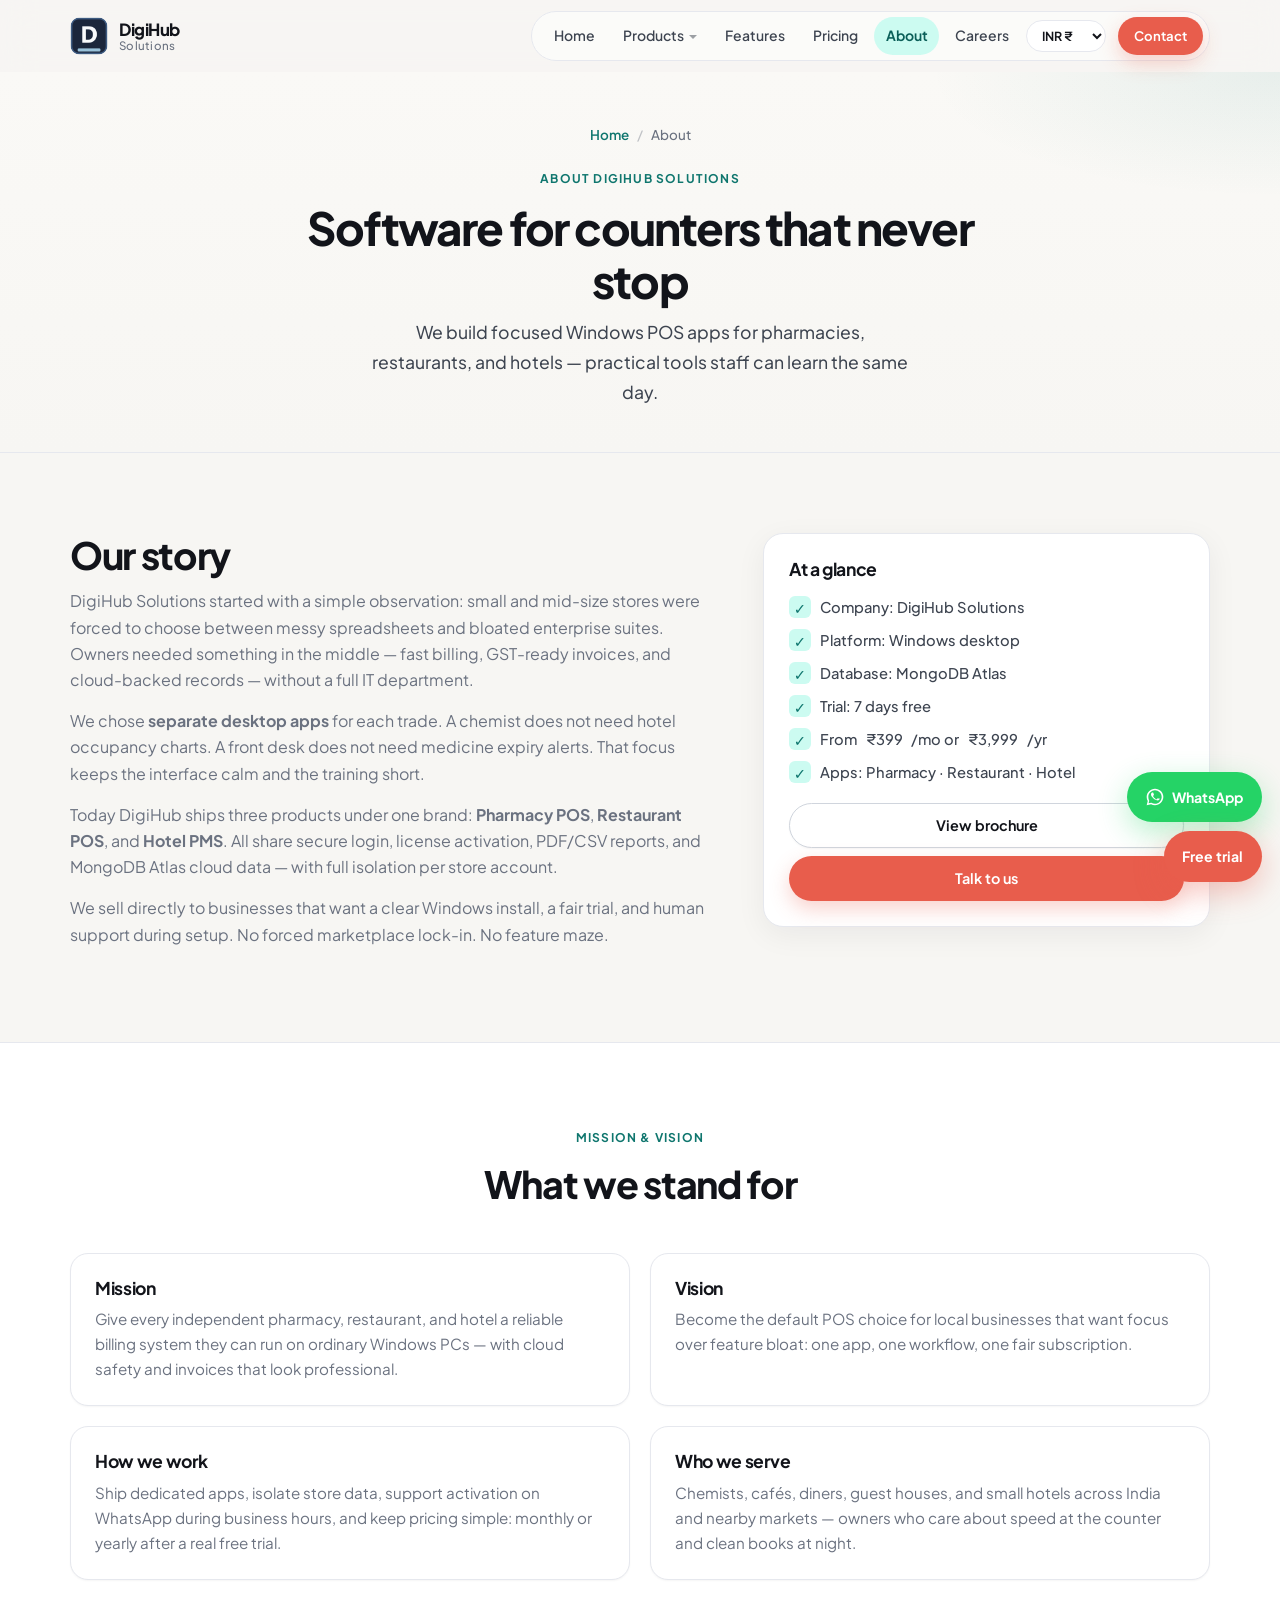
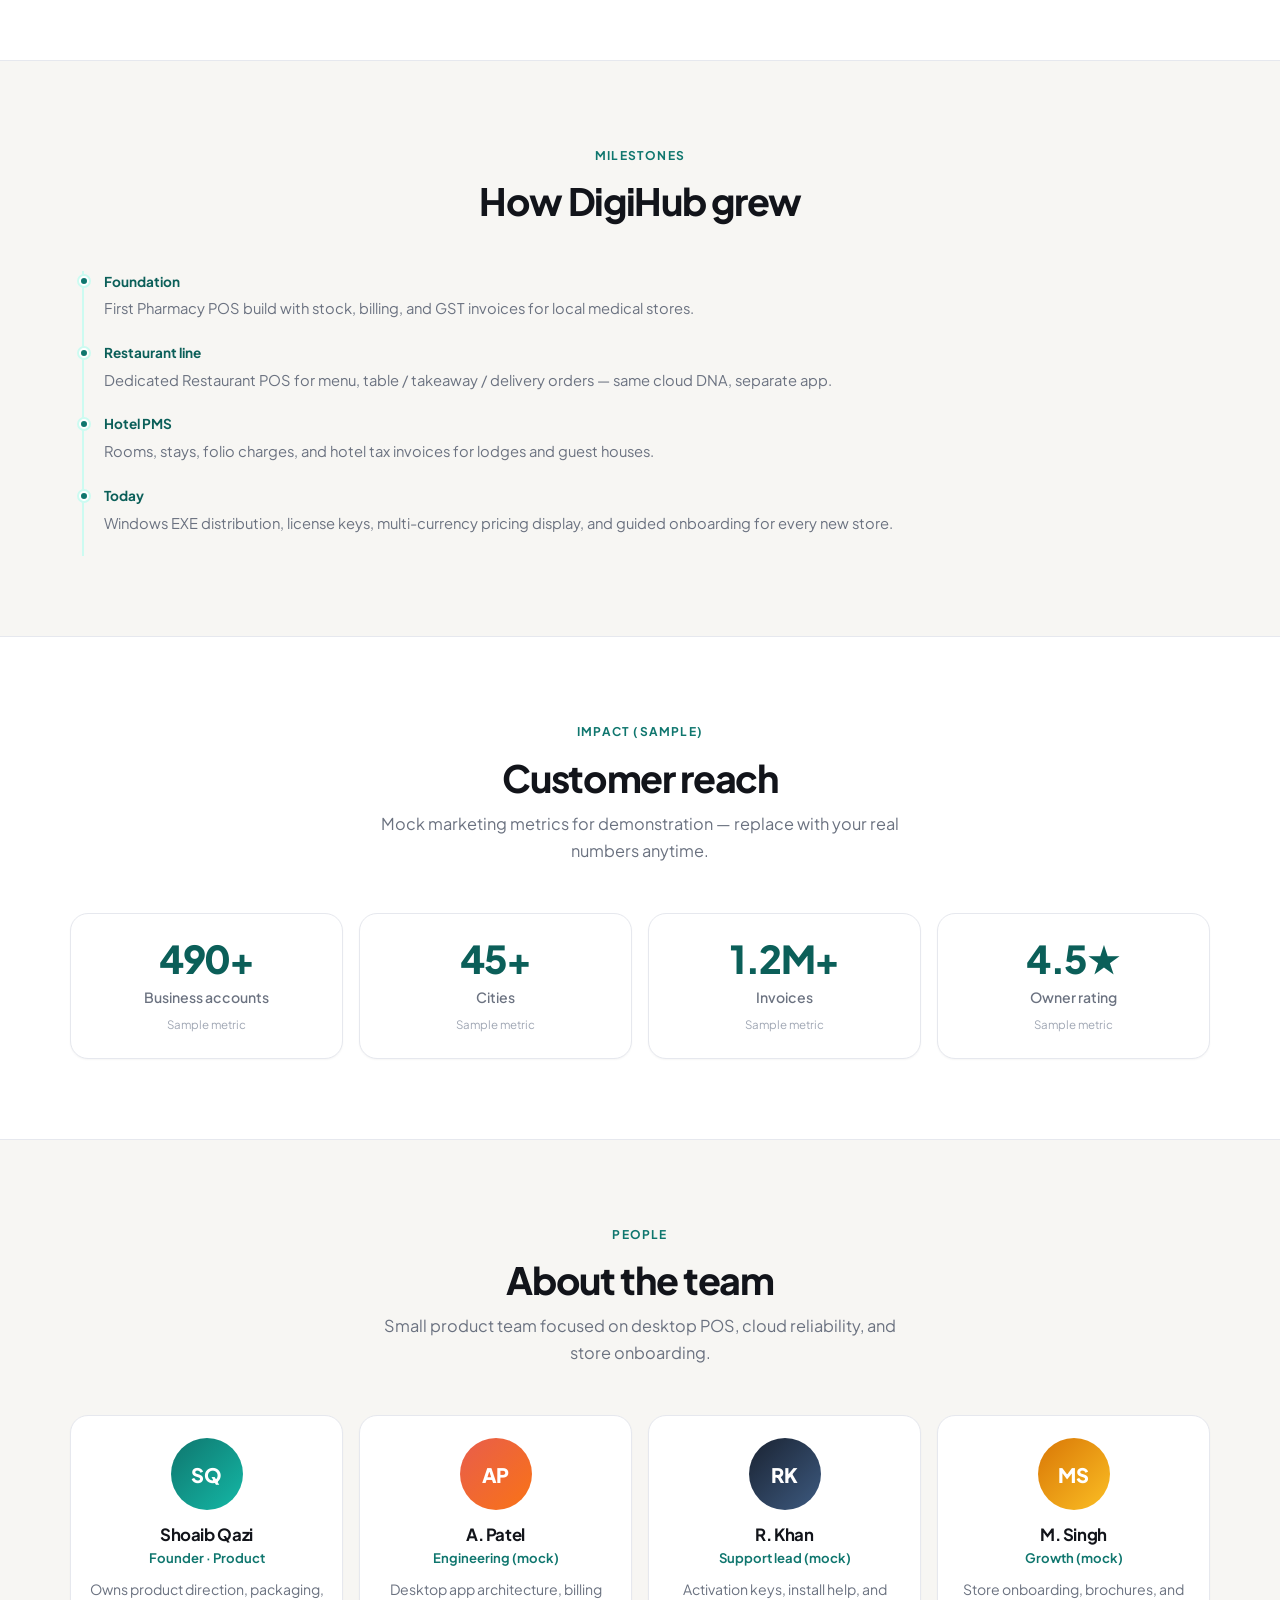
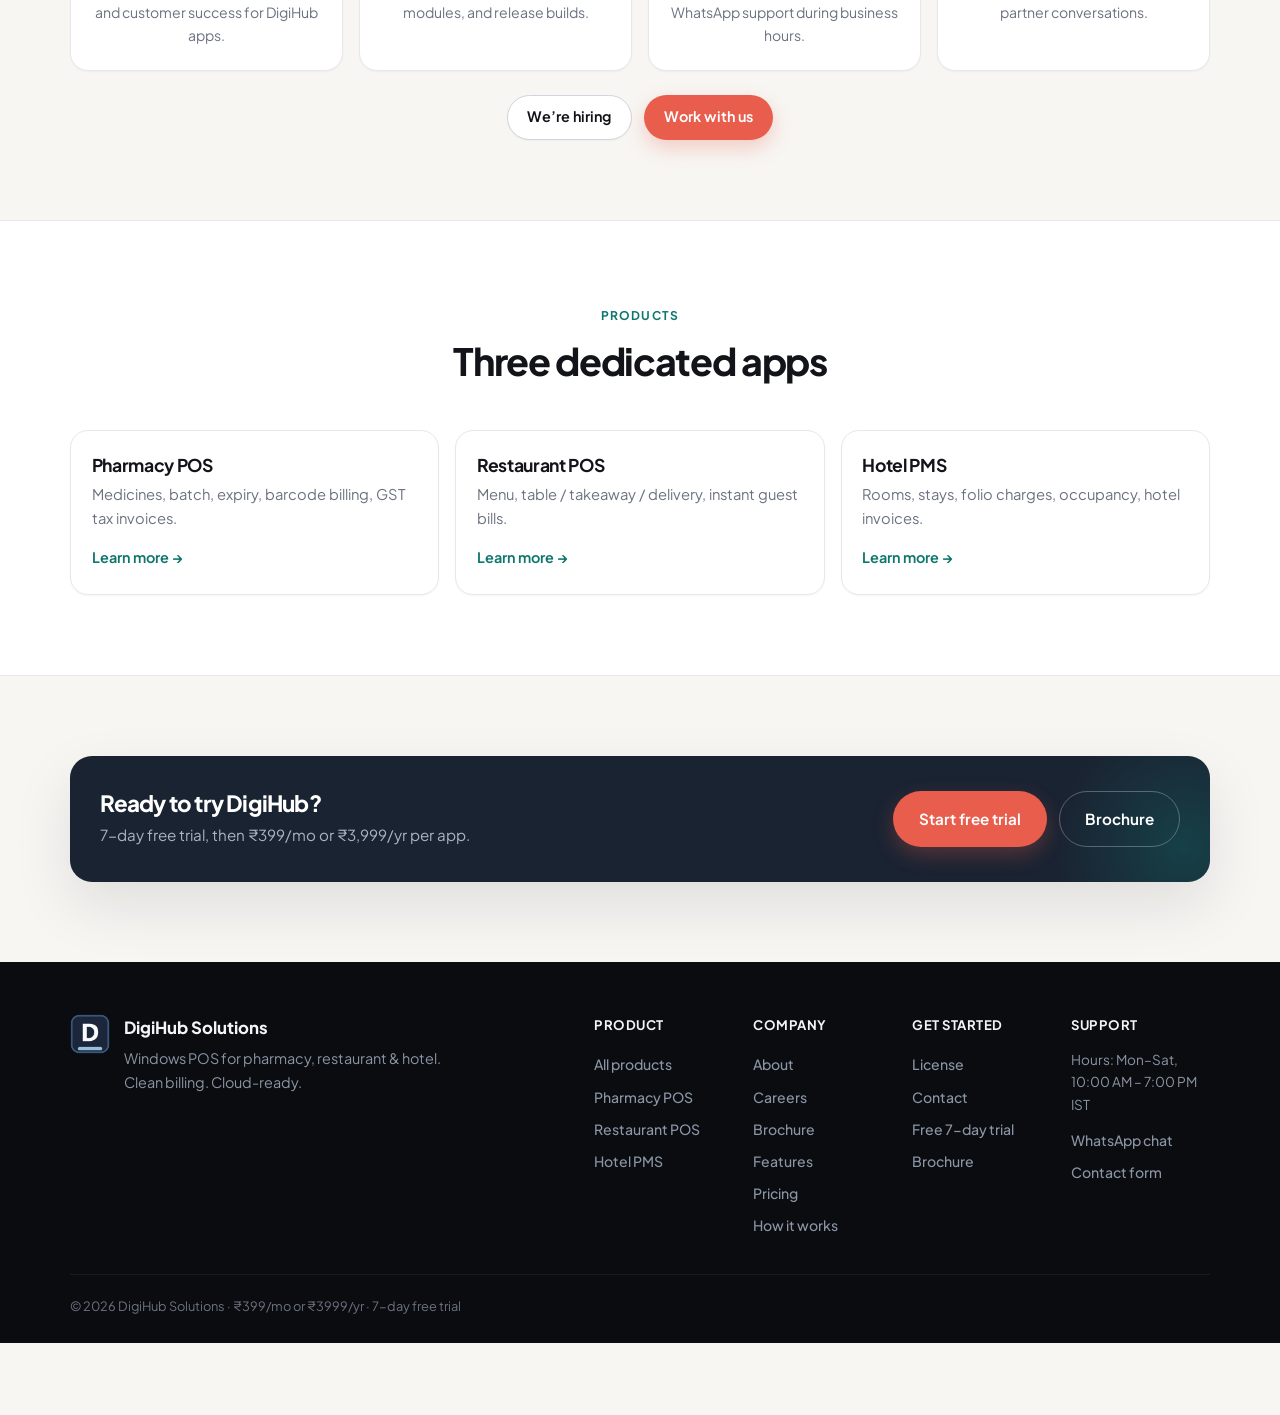
==== about.html @ 0f041eaf "make website" ====
<!DOCTYPE html>
<html lang="en">
<head>
  <meta charset="UTF-8" />
  <meta name="viewport" content="width=device-width, initial-scale=1.0" />
  <meta name="description" content="About DigiHub Solutions, our team, mission, and Windows POS products for pharmacy, restaurant, and hotel." />
  <meta name="theme-color" content="#0f766e" />
  <title>About — DigiHub Solutions</title>
  <link rel="icon" href="assets/logo.png" type="image/png" />
  <link rel="preconnect" href="https://fonts.googleapis.com" />
  <link rel="preconnect" href="https://fonts.gstatic.com" crossorigin />
  <link href="https://fonts.googleapis.com/css2?family=Plus+Jakarta+Sans:ital,wght@0,400;0,500;0,600;0,700;0,800;1,400;1,500&display=swap" rel="stylesheet" />
  <link rel="stylesheet" href="css/styles.css" />
</head>
<body class="has-trial-bar">
  <header class="site-header">
    <div class="container nav">
      <a href="index.html" class="brand" aria-label="DigiHub Solutions home">
        <img src="assets/logo.png" alt="" class="brand-logo" width="36" height="36" />
        <span class="brand-text">
          <strong>DigiHub</strong>
          <span>Solutions</span>
        </span>
      </a>
      <button class="nav-toggle" id="navToggle" aria-label="Open menu" aria-expanded="false" aria-controls="navMenu">
        <span></span><span></span><span></span>
      </button>
      <nav class="nav-menu" id="navMenu" aria-label="Primary">
        <a href="index.html" data-nav="index.html">Home</a>
        <div class="nav-dropdown">
          <a href="products.html" data-nav="products.html,pharmacy.html,restaurant.html,hotel.html">Products</a>
          <div class="nav-dropdown-menu">
            <a href="products.html" data-nav="products.html">All products</a>
            <a href="pharmacy.html" data-nav="pharmacy.html">Pharmacy POS</a>
            <a href="restaurant.html" data-nav="restaurant.html">Restaurant POS</a>
            <a href="hotel.html" data-nav="hotel.html">Hotel PMS</a>
          </div>
        </div>
        <a href="features.html" data-nav="features.html">Features</a>
        <a href="pricing.html" data-nav="pricing.html">Pricing</a>
        <a href="about.html" data-nav="about.html">About</a>
        <a href="careers.html" data-nav="careers.html">Careers</a>
                <select class="currency-select" aria-label="Currency" title="Display currency"></select>
        <a href="contact.html" class="btn btn-sm btn-primary" data-nav="contact.html">Contact</a>
      </nav>
    </div>
  </header>

  
  <main>

    <section class="page-hero center">
      <div class="container">
        <nav class="breadcrumb"><a href="index.html">Home</a><span class="sep">/</span><span>About</span></nav>
        <p class="eyebrow">About DigiHub Solutions</p>
        <h1>Software for counters that never stop</h1>
        <p class="lead">We build focused Windows POS apps for pharmacies, restaurants, and hotels — practical tools staff can learn the same day.</p>
      </div>
    </section>

    <section class="section">
      <div class="container about-grid">
        <div class="about-story">
          <h2>Our story</h2>
          <p>DigiHub Solutions started with a simple observation: small and mid-size stores were forced to choose between messy spreadsheets and bloated enterprise suites. Owners needed something in the middle — fast billing, GST-ready invoices, and cloud-backed records — without a full IT department.</p>
          <p>We chose <strong>separate desktop apps</strong> for each trade. A chemist does not need hotel occupancy charts. A front desk does not need medicine expiry alerts. That focus keeps the interface calm and the training short.</p>
          <p>Today DigiHub ships three products under one brand: <strong>Pharmacy POS</strong>, <strong>Restaurant POS</strong>, and <strong>Hotel PMS</strong>. All share secure login, license activation, PDF/CSV reports, and MongoDB Atlas cloud data — with full isolation per store account.</p>
          <p>We sell directly to businesses that want a clear Windows install, a fair trial, and human support during setup. No forced marketplace lock-in. No feature maze.</p>
        </div>
        <aside class="about-panel glass-panel">
          <h3>At a glance</h3>
          <ul class="icon-list">
            <li><span class="li-ico">✓</span>Company: DigiHub Solutions</li>
            <li><span class="li-ico">✓</span>Platform: Windows desktop</li>
            <li><span class="li-ico">✓</span>Database: MongoDB Atlas</li>
            <li><span class="li-ico">✓</span>Trial: 7 days free</li>
            <li><span class="li-ico">✓</span>From <span data-price="monthly">₹399</span>/mo or <span data-price="yearly">₹3999</span>/yr</li>
            <li><span class="li-ico">✓</span>Apps: Pharmacy · Restaurant · Hotel</li>
          </ul>
          <a href="brochure.html" class="btn btn-ghost btn-block" style="margin-bottom:0.5rem">View brochure</a>
          <a href="contact.html" class="btn btn-primary btn-block">Talk to us</a>
        </aside>
      </div>
    </section>

    <section class="section section-alt">
      <div class="container">
        <div class="section-head">
          <p class="eyebrow">Mission &amp; vision</p>
          <h2>What we stand for</h2>
        </div>
        <div class="mission-grid">
          <article class="mission-card">
            <h3>Mission</h3>
            <p>Give every independent pharmacy, restaurant, and hotel a reliable billing system they can run on ordinary Windows PCs — with cloud safety and invoices that look professional.</p>
          </article>
          <article class="mission-card">
            <h3>Vision</h3>
            <p>Become the default POS choice for local businesses that want focus over feature bloat: one app, one workflow, one fair subscription.</p>
          </article>
          <article class="mission-card">
            <h3>How we work</h3>
            <p>Ship dedicated apps, isolate store data, support activation on WhatsApp during business hours, and keep pricing simple: monthly or yearly after a real free trial.</p>
          </article>
          <article class="mission-card">
            <h3>Who we serve</h3>
            <p>Chemists, cafés, diners, guest houses, and small hotels across India and nearby markets — owners who care about speed at the counter and clean books at night.</p>
          </article>
        </div>
      </div>
    </section>

    <section class="section">
      <div class="container">
        <div class="section-head">
          <p class="eyebrow">Milestones</p>
          <h2>How DigiHub grew</h2>
        </div>
        <div class="timeline">
          <div class="timeline-item">
            <strong>Foundation</strong>
            <p>First Pharmacy POS build with stock, billing, and GST invoices for local medical stores.</p>
          </div>
          <div class="timeline-item">
            <strong>Restaurant line</strong>
            <p>Dedicated Restaurant POS for menu, table / takeaway / delivery orders — same cloud DNA, separate app.</p>
          </div>
          <div class="timeline-item">
            <strong>Hotel PMS</strong>
            <p>Rooms, stays, folio charges, and hotel tax invoices for lodges and guest houses.</p>
          </div>
          <div class="timeline-item">
            <strong>Today</strong>
            <p>Windows EXE distribution, license keys, multi-currency pricing display, and guided onboarding for every new store.</p>
          </div>
        </div>
      </div>
    </section>

    <section class="section section-alt">
      <div class="container">
        <div class="section-head">
          <p class="eyebrow">Impact (sample)</p>
          <h2>Customer reach</h2>
          <p class="section-sub">Mock marketing metrics for demonstration — replace with your real numbers anytime.</p>
        </div>
        <div class="stats-showcase">
          <div class="stat-big"><div class="num" data-count-to="520" data-count-suffix="+">0</div><div class="label">Business accounts</div><div class="hint">Sample metric</div></div>
          <div class="stat-big"><div class="num" data-count-to="48" data-count-suffix="+">0</div><div class="label">Cities</div><div class="hint">Sample metric</div></div>
          <div class="stat-big"><div class="num">1.2M+</div><div class="label">Invoices</div><div class="hint">Sample metric</div></div>
          <div class="stat-big"><div class="num" data-count-to="4.8" data-count-suffix="★">0</div><div class="label">Owner rating</div><div class="hint">Sample metric</div></div>
        </div>
      </div>
    </section>

    <section class="section" id="team">
      <div class="container">
        <div class="section-head">
          <p class="eyebrow">People</p>
          <h2>About the team</h2>
          <p class="section-sub">Small product team focused on desktop POS, cloud reliability, and store onboarding.</p>
        </div>
        <div class="team-grid">
          <article class="team-card">
            <div class="team-avatar a">SQ</div>
            <h3>Shoaib Qazi</h3>
            <div class="team-role">Founder · Product</div>
            <p>Owns product direction, packaging, and customer success for DigiHub apps.</p>
          </article>
          <article class="team-card">
            <div class="team-avatar b">AP</div>
            <h3>A. Patel</h3>
            <div class="team-role">Engineering (mock)</div>
            <p>Desktop app architecture, billing modules, and release builds.</p>
          </article>
          <article class="team-card">
            <div class="team-avatar c">RK</div>
            <h3>R. Khan</h3>
            <div class="team-role">Support lead (mock)</div>
            <p>Activation keys, install help, and WhatsApp support during business hours.</p>
          </article>
          <article class="team-card">
            <div class="team-avatar d">MS</div>
            <h3>M. Singh</h3>
            <div class="team-role">Growth (mock)</div>
            <p>Store onboarding, brochures, and partner conversations.</p>
          </article>
        </div>
        <p class="center-actions" style="margin-top:1.5rem">
          <a href="careers.html" class="btn btn-ghost">We’re hiring</a>
          <a href="contact.html" class="btn btn-primary">Work with us</a>
        </p>
      </div>
    </section>

    <section class="section section-alt">
      <div class="container">
        <div class="section-head">
          <p class="eyebrow">Products</p>
          <h2>Three dedicated apps</h2>
        </div>
        <div class="provide-grid">
          <article class="provide-card card-lift">
            <h3>Pharmacy POS</h3>
            <p>Medicines, batch, expiry, barcode billing, GST tax invoices.</p>
            <a href="pharmacy.html" class="text-link">Learn more →</a>
          </article>
          <article class="provide-card card-lift">
            <h3>Restaurant POS</h3>
            <p>Menu, table / takeaway / delivery, instant guest bills.</p>
            <a href="restaurant.html" class="text-link">Learn more →</a>
          </article>
          <article class="provide-card card-lift">
            <h3>Hotel PMS</h3>
            <p>Rooms, stays, folio charges, occupancy, hotel invoices.</p>
            <a href="hotel.html" class="text-link">Learn more →</a>
          </article>
        </div>
      </div>
    </section>

    <section class="section">
      <div class="container">
        <div class="mini-cta glow">
          <div>
            <h2>Ready to try DigiHub?</h2>
            <p>7-day free trial, then <span data-price="monthly">₹399</span>/mo or <span data-price="yearly">₹3999</span>/yr per app.</p>
          </div>
          <div class="hero-actions" style="margin:0">
            <a href="contact.html" class="btn btn-primary btn-lg">Start free trial</a>
            <a href="brochure.html" class="btn btn-ghost light-ghost btn-lg">Brochure</a>
          </div>
        </div>
      </div>
    </section>

  </main>
<footer class="site-footer">
    <div class="container footer-inner">
      <div class="footer-top">
        <div class="footer-brand">
          <img src="assets/logo.png" alt="" width="40" height="40" />
          <div>
            <strong>DigiHub Solutions</strong>
            <p>Windows POS for pharmacy, restaurant &amp; hotel. Clean billing. Cloud-ready.</p>
          </div>
        </div>
        <div class="footer-cols">
          <div>
            <h4>Product</h4>
            <a href="products.html">All products</a>
            <a href="pharmacy.html">Pharmacy POS</a>
            <a href="restaurant.html">Restaurant POS</a>
            <a href="hotel.html">Hotel PMS</a>
          </div>
          <div>
            <h4>Company</h4>
            <a href="about.html">About</a>
            <a href="careers.html">Careers</a>
            <a href="brochure.html">Brochure</a>
            <a href="features.html">Features</a>
            <a href="pricing.html">Pricing</a>
            <a href="how-it-works.html">How it works</a>
          </div>
          <div>
            <h4>Get started</h4>
            <a href="license.html">License</a>
            <a href="contact.html">Contact</a>
            <a href="pricing.html">Free 7-day trial</a>
            <a href="brochure.html">Brochure</a>
          </div>
          <div>
            <h4>Support</h4>
            <p style="font-size:0.85rem;margin-bottom:0.5rem;color:#8b95a5">Hours: <span data-support-hours>Mon–Sat, 10:00 AM – 7:00 PM IST</span></p>
            <a href="#" data-whatsapp-link>WhatsApp chat</a>
            <a href="contact.html">Contact form</a>
          </div>
        </div>
      </div>
      <p class="footer-copy">© <span id="year"></span> DigiHub Solutions · ₹399/mo or ₹3999/yr · 7-day free trial</p>
    </div>
  </footer>


  <div class="fab-stack" aria-label="Quick actions">
    <a class="fab fab-wa" data-whatsapp-link href="#" aria-label="WhatsApp DigiHub">
      <svg viewBox="0 0 24 24" aria-hidden="true"><path d="M17.5 14.4c-.3-.1-1.6-.8-1.8-.9-.2-.1-.4-.1-.6.1-.2.3-.7.9-.8 1-.1.2-.3.2-.6.1-.3-.1-1.2-.4-2.3-1.5-1-1-1.4-1.8-1.6-2.1-.1-.3 0-.4.1-.6l.5-.6c.1-.2.2-.3.3-.5.1-.2 0-.4 0-.5 0-.1-.6-1.5-.8-2-.2-.5-.4-.4-.6-.4h-.5c-.2 0-.5.1-.7.3-.2.3-.9.9-.9 2.1s.9 2.4 1 2.6c.1.2 1.8 2.8 4.4 3.9 1.6.7 2.2.8 3 .7.5-.1 1.6-.6 1.8-1.3.2-.6.2-1.2.1-1.3-.1 0-.3-.1-.6-.2zM12 2C6.5 2 2 6.5 2 12c0 1.8.5 3.4 1.3 4.9L2 22l5.3-1.4c1.4.8 3 1.2 4.7 1.2 5.5 0 10-4.5 10-10S17.5 2 12 2zm0 18.2c-1.5 0-3-.4-4.3-1.2l-.3-.2-3.1.8.8-3-.2-.3C4.4 15 4 13.5 4 12 4 7.6 7.6 4 12 4s8 3.6 8 8-3.6 8.2-8 8.2z"/></svg>
      <span class="label">WhatsApp</span>
    </a>
    <a class="fab" href="contact.html"><span class="label">Free trial</span></a>
  </div>

  <script src="js/config.js"></script>
  <script src="js/main.js"></script>
</body>
</html>
---- css/styles.css ----
/* =========================================================
   DigiHub Solutions — UI v2
   Clean modern SaaS · warm paper + teal + coral CTA
   ========================================================= */

:root {
  --ink: #12141a;
  --ink-soft: #3d4450;
  --muted: #6b7280;
  --line: #e6e8ee;
  --line-strong: #d0d5dd;
  --paper: #f7f6f3;
  --paper-2: #efeeea;
  --white: #ffffff;
  --teal: #0f766e;
  --teal-dark: #0b5f59;
  --teal-soft: #ccfbf1;
  --coral: #e85d4c;
  --coral-dark: #d14a3a;
  --amber: #d97706;
  --navy: #1a2332;
  --navy-2: #243044;
  --success: #15803d;
  --shadow-sm: 0 1px 2px rgba(18, 20, 26, 0.04);
  --shadow: 0 8px 30px rgba(18, 20, 26, 0.06);
  --shadow-lg: 0 24px 60px rgba(18, 20, 26, 0.1);
  --radius: 18px;
  --radius-sm: 12px;
  --radius-xs: 8px;
  --max: 1140px;
  --header-h: 72px;
  --font: "Plus Jakarta Sans", system-ui, -apple-system, sans-serif;
  --ease: cubic-bezier(0.22, 1, 0.36, 1);
}

*, *::before, *::after { box-sizing: border-box; margin: 0; padding: 0; }

html {
  scroll-behavior: smooth;
  scroll-padding-top: calc(var(--header-h) + 16px);
}

body {
  font-family: var(--font);
  color: var(--ink);
  background: var(--paper);
  line-height: 1.65;
  -webkit-font-smoothing: antialiased;
  font-size: 16px;
}

img { max-width: 100%; display: block; }
a { color: inherit; text-decoration: none; }
ul, ol { list-style: none; }

.container {
  width: min(100% - 2.5rem, var(--max));
  margin-inline: auto;
}

.ico { display: block; flex-shrink: 0; }

/* —— Header —— */
.site-header {
  position: sticky;
  top: 0;
  z-index: 100;
  height: var(--header-h);
  background: rgba(247, 246, 243, 0.8);
  backdrop-filter: blur(16px) saturate(1.2);
  border-bottom: 1px solid transparent;
  transition: border-color 0.25s, background 0.25s, box-shadow 0.25s;
}

.site-header.scrolled {
  background: rgba(255, 255, 255, 0.92);
  border-bottom-color: var(--line);
  box-shadow: var(--shadow-sm);
}

.nav {
  height: var(--header-h);
  display: flex;
  align-items: center;
  justify-content: space-between;
  gap: 1rem;
}

.brand {
  display: flex;
  align-items: center;
  gap: 0.7rem;
}

.brand-logo {
  border-radius: 10px;
  width: 38px;
  height: 38px;
  object-fit: cover;
}

.brand-text {
  display: flex;
  flex-direction: column;
  line-height: 1.15;
  font-size: 0.72rem;
  color: var(--muted);
  font-weight: 500;
  letter-spacing: 0.02em;
}

.brand-text strong {
  font-size: 1.05rem;
  color: var(--ink);
  font-weight: 750;
  letter-spacing: -0.03em;
}

.nav-menu {
  display: flex;
  align-items: center;
  gap: 0.15rem 0.35rem;
  background: rgba(255, 255, 255, 0.55);
  border: 1px solid var(--line);
  border-radius: 999px;
  padding: 0.3rem 0.35rem 0.3rem 0.65rem;
}

.nav-menu > a:not(.btn),
.nav-dropdown > a {
  font-size: 0.875rem;
  font-weight: 550;
  color: var(--ink-soft);
  padding: 0.45rem 0.7rem;
  border-radius: 999px;
  transition: color 0.15s, background 0.15s;
}

.nav-menu > a:not(.btn):hover,
.nav-dropdown > a:hover {
  color: var(--ink);
  background: var(--paper-2);
}

.nav-menu a.is-active:not(.btn) {
  color: var(--teal-dark);
  background: var(--teal-soft);
  font-weight: 650;
}

.nav-menu > a.btn {
  margin-left: 0.25rem;
}

.nav-toggle {
  display: none;
  flex-direction: column;
  justify-content: center;
  gap: 5px;
  width: 44px;
  height: 44px;
  border: 1px solid var(--line);
  border-radius: 12px;
  background: var(--white);
  cursor: pointer;
  padding: 11px;
}

.nav-toggle span {
  display: block;
  height: 2px;
  background: var(--ink);
  border-radius: 2px;
  transition: transform 0.2s, opacity 0.2s;
}

.nav-toggle[aria-expanded="true"] span:nth-child(1) { transform: translateY(7px) rotate(45deg); }
.nav-toggle[aria-expanded="true"] span:nth-child(2) { opacity: 0; }
.nav-toggle[aria-expanded="true"] span:nth-child(3) { transform: translateY(-7px) rotate(-45deg); }

.nav-dropdown { position: relative; }

.nav-dropdown > a {
  display: inline-flex;
  align-items: center;
  gap: 0.3rem;
}

.nav-dropdown > a::after {
  content: "";
  width: 0; height: 0;
  border-left: 4px solid transparent;
  border-right: 4px solid transparent;
  border-top: 4px solid currentColor;
  opacity: 0.5;
  margin-top: 1px;
}

.nav-dropdown-menu {
  display: none;
  position: absolute;
  top: calc(100% + 0.85rem);
  left: 50%;
  transform: translateX(-50%);
  min-width: 200px;
  background: var(--white);
  border: 1px solid var(--line);
  border-radius: 14px;
  box-shadow: var(--shadow-lg);
  padding: 0.4rem;
  z-index: 120;
}

.nav-dropdown-menu a {
  display: block;
  padding: 0.65rem 0.85rem;
  border-radius: 10px;
  font-size: 0.875rem;
  font-weight: 550;
  color: var(--ink-soft);
}

.nav-dropdown-menu a:hover,
.nav-dropdown-menu a.is-active {
  background: var(--paper);
  color: var(--ink);
}

.nav-dropdown:hover .nav-dropdown-menu,
.nav-dropdown:focus-within .nav-dropdown-menu,
.nav-dropdown.open .nav-dropdown-menu { display: block; }

/* —— Buttons —— */
.btn {
  display: inline-flex;
  align-items: center;
  justify-content: center;
  gap: 0.45rem;
  font-family: inherit;
  font-weight: 650;
  font-size: 0.9rem;
  border-radius: 999px;
  border: 1.5px solid transparent;
  padding: 0.6rem 1.2rem;
  cursor: pointer;
  transition: transform 0.15s var(--ease), background 0.15s, border-color 0.15s, box-shadow 0.15s, color 0.15s;
  white-space: nowrap;
}

.btn:active { transform: scale(0.98); }
.btn-sm { padding: 0.42rem 0.95rem; font-size: 0.82rem; }
.btn-lg { padding: 0.88rem 1.55rem; font-size: 0.95rem; }

.btn-primary {
  background: var(--coral);
  color: #fff;
  box-shadow: 0 8px 20px rgba(232, 93, 76, 0.28);
}

.btn-primary:hover {
  background: var(--coral-dark);
  box-shadow: 0 10px 28px rgba(232, 93, 76, 0.35);
}

.btn-ghost {
  background: var(--white);
  color: var(--ink);
  border-color: var(--line-strong);
  box-shadow: var(--shadow-sm);
}

.btn-ghost:hover {
  border-color: var(--ink);
  background: var(--white);
}

.btn-ghost.light-ghost {
  background: transparent;
  color: #fff;
  border-color: rgba(255, 255, 255, 0.28);
  box-shadow: none;
}

.btn-ghost.light-ghost:hover {
  background: rgba(255, 255, 255, 0.08);
  border-color: rgba(255, 255, 255, 0.5);
}

.btn-block { width: 100%; }

/* —— Type —— */
.eyebrow {
  display: inline-flex;
  align-items: center;
  gap: 0.4rem;
  font-size: 0.75rem;
  font-weight: 700;
  letter-spacing: 0.1em;
  text-transform: uppercase;
  color: var(--teal);
  margin-bottom: 0.85rem;
}

.eyebrow.light { color: #5eead4; }

h1, h2, h3 {
  line-height: 1.15;
  letter-spacing: -0.035em;
  color: var(--ink);
  font-weight: 750;
}

h1 {
  font-size: clamp(2.35rem, 5vw, 3.6rem);
  margin-bottom: 1.1rem;
  letter-spacing: -0.04em;
}

h1 em {
  font-style: normal;
  color: var(--teal);
  position: relative;
}

h2 {
  font-size: clamp(1.7rem, 3.2vw, 2.35rem);
  margin-bottom: 0.75rem;
}

h3 {
  font-size: 1.1rem;
  font-weight: 700;
  margin-bottom: 0.4rem;
  letter-spacing: -0.02em;
}

.lead {
  font-size: 1.1rem;
  color: var(--ink-soft);
  max-width: 34rem;
  margin-bottom: 1.6rem;
  line-height: 1.7;
  font-weight: 450;
}

.section-sub {
  color: var(--muted);
  max-width: 34rem;
  margin-inline: auto;
  font-size: 1.02rem;
}

.section-sub.left { margin-inline: 0; }

.with-ico {
  display: flex;
  align-items: center;
  gap: 0.55rem;
}

.with-ico .ico { color: var(--teal); }

.muted-copy {
  color: var(--muted);
  max-width: 36rem;
  font-size: 0.98rem;
}

/* —— Icons —— */
.icon-bubble {
  width: 46px;
  height: 46px;
  border-radius: 14px;
  display: grid;
  place-items: center;
  color: var(--teal);
  background: var(--teal-soft);
  flex-shrink: 0;
}

.icon-bubble.blue,
.icon-bubble.pharmacy { color: var(--teal); background: var(--teal-soft); }
.icon-bubble.teal { color: var(--success); background: #dcfce7; }
.icon-bubble.gold,
.icon-bubble.hotel { color: var(--amber); background: #fef3c7; }
.icon-bubble.restaurant { color: var(--coral); background: #ffe4e0; }

.icon-list {
  display: flex;
  flex-direction: column;
  gap: 0.55rem;
  margin-bottom: 1.15rem;
}

.icon-list.compact { gap: 0.4rem; margin-bottom: 1rem; }

.icon-list li {
  display: flex;
  align-items: flex-start;
  gap: 0.55rem;
  font-size: 0.92rem;
  color: var(--ink-soft);
  font-weight: 500;
}

.icon-list .li-ico {
  width: 22px;
  height: 22px;
  border-radius: 6px;
  display: grid;
  place-items: center;
  background: var(--teal-soft);
  color: var(--teal);
  flex-shrink: 0;
  margin-top: 1px;
}

.icon-list.on-dark li { color: rgba(255, 255, 255, 0.88); }
.icon-list.on-dark .li-ico {
  background: rgba(94, 234, 212, 0.15);
  color: #5eead4;
}

/* —— Hero —— */
.hero {
  position: relative;
  padding: 4rem 0 3.5rem;
  overflow: hidden;
}

.hero-bg {
  position: absolute;
  inset: 0;
  background:
    radial-gradient(ellipse 55% 45% at 90% 10%, rgba(15, 118, 110, 0.1), transparent 55%),
    radial-gradient(ellipse 40% 35% at 5% 90%, rgba(232, 93, 76, 0.07), transparent 50%),
    linear-gradient(180deg, #faf9f6 0%, var(--paper) 100%);
  z-index: 0;
  pointer-events: none;
}

.hero-orbs { display: none; }

.hero-grid {
  position: relative;
  z-index: 1;
  display: grid;
  grid-template-columns: 1.05fr 0.95fr;
  gap: 3rem;
  align-items: center;
}

.badge-pill {
  display: inline-flex;
  align-items: center;
  gap: 0.5rem;
  font-size: 0.8rem;
  font-weight: 650;
  color: var(--teal-dark);
  background: var(--white);
  border: 1px solid var(--line);
  padding: 0.45rem 0.95rem;
  border-radius: 999px;
  margin-bottom: 1.25rem;
  box-shadow: var(--shadow-sm);
}

.badge-pill .pulse {
  width: 8px;
  height: 8px;
  border-radius: 50%;
  background: var(--teal);
  box-shadow: 0 0 0 0 rgba(15, 118, 110, 0.45);
  animation: pulse 2.2s infinite;
}

@keyframes pulse {
  0% { box-shadow: 0 0 0 0 rgba(15, 118, 110, 0.4); }
  70% { box-shadow: 0 0 0 10px rgba(15, 118, 110, 0); }
  100% { box-shadow: 0 0 0 0 rgba(15, 118, 110, 0); }
}

.hero-actions {
  display: flex;
  flex-wrap: wrap;
  gap: 0.75rem;
  margin-bottom: 1.75rem;
}

.hero-trust {
  display: flex;
  flex-wrap: wrap;
  gap: 0.5rem 1.25rem;
}

.hero-trust li {
  font-size: 0.84rem;
  color: var(--muted);
  display: inline-flex;
  align-items: center;
  gap: 0.35rem;
  font-weight: 500;
}

.hero-trust .ico { color: var(--teal); }

/* Mock dashboard — modern dark */
.mock-window {
  background: var(--navy);
  border-radius: 20px;
  box-shadow: var(--shadow-lg), 0 0 0 1px rgba(255, 255, 255, 0.06);
  overflow: hidden;
  transform: perspective(1200px) rotateY(-4deg) rotateX(2deg);
  transition: transform 0.4s var(--ease);
}

.hero-visual:hover .mock-window {
  transform: perspective(1200px) rotateY(0) rotateX(0);
}

.float-soft { animation: none; }

.mock-titlebar {
  display: flex;
  align-items: center;
  gap: 6px;
  padding: 0.8rem 1.1rem;
  background: #0f1520;
  border-bottom: 1px solid rgba(255, 255, 255, 0.05);
}

.dot { width: 9px; height: 9px; border-radius: 50%; }
.dot.red { background: #f87171; }
.dot.yellow { background: #fbbf24; }
.dot.green { background: #34d399; }

.mock-title {
  margin-left: 0.55rem;
  font-size: 0.72rem;
  color: #8b95a5;
  font-weight: 500;
}

.mock-body {
  display: grid;
  grid-template-columns: 118px 1fr;
  min-height: 290px;
}

.mock-sidebar {
  background: #0f1520;
  padding: 0.75rem 0.45rem;
  display: flex;
  flex-direction: column;
  gap: 0.2rem;
}

.mock-nav {
  font-size: 0.7rem;
  color: #8b95a5;
  padding: 0.5rem 0.55rem;
  border-radius: 8px;
  font-weight: 500;
}

.mock-nav.active {
  background: rgba(15, 118, 110, 0.35);
  color: #ccfbf1;
}

.mock-main {
  padding: 1rem;
  background: linear-gradient(160deg, #1e2a3c 0%, #1a2332 100%);
}

.mock-cards {
  display: grid;
  grid-template-columns: repeat(3, 1fr);
  gap: 0.5rem;
  margin-bottom: 1rem;
}

.mock-card {
  background: rgba(255, 255, 255, 0.04);
  border-radius: 12px;
  padding: 0.75rem 0.65rem;
  border: 1px solid rgba(255, 255, 255, 0.06);
}

.mock-label {
  display: block;
  font-size: 0.62rem;
  color: #8b95a5;
  margin-bottom: 0.3rem;
  font-weight: 500;
}

.mock-card strong {
  font-size: 1rem;
  color: #f1f5f9;
  font-weight: 700;
}

.mock-card strong.warn { color: #fbbf24; }

.mock-chart {
  height: 145px;
  display: flex;
  align-items: flex-end;
  gap: 0.5rem;
  padding: 0.85rem 0.55rem 0;
  background: rgba(255, 255, 255, 0.03);
  border-radius: 14px;
  border: 1px solid rgba(255, 255, 255, 0.05);
}

.mock-chart .bar {
  flex: 1;
  height: var(--h);
  background: linear-gradient(180deg, #5eead4, var(--teal));
  border-radius: 6px 6px 2px 2px;
}

/* —— Sections —— */
.section { padding: 5rem 0; }

.section-alt {
  background: var(--white);
  border-block: 1px solid var(--line);
}

.section-head {
  text-align: center;
  margin-bottom: 3rem;
}

.center-actions {
  display: flex;
  flex-wrap: wrap;
  gap: 0.75rem;
  justify-content: center;
  margin-top: 2.25rem;
}

.card-lift {
  transition: transform 0.25s var(--ease), box-shadow 0.25s var(--ease), border-color 0.2s;
}

.card-lift:hover {
  transform: translateY(-3px);
  box-shadow: var(--shadow-lg);
}

/* Stats */
.strip-stats {
  padding: 0 0 0.5rem;
  margin-top: -0.5rem;
  position: relative;
  z-index: 2;
}

.stats-row {
  display: grid;
  grid-template-columns: repeat(4, 1fr);
  gap: 0.75rem;
}

.stats-row-5 { grid-template-columns: repeat(5, 1fr); }

.stat-chip {
  display: flex;
  align-items: center;
  gap: 0.75rem;
  background: var(--white);
  border: 1px solid var(--line);
  border-radius: 16px;
  padding: 1rem 1.05rem;
  box-shadow: var(--shadow-sm);
}

.stat-chip strong {
  display: block;
  font-size: 1.05rem;
  color: var(--ink);
  line-height: 1.2;
  font-weight: 750;
  letter-spacing: -0.02em;
}

.stat-chip span {
  font-size: 0.78rem;
  color: var(--muted);
  font-weight: 500;
}

/* Split intro */
.split-intro {
  display: grid;
  grid-template-columns: 1fr 1fr;
  gap: 3rem;
  align-items: start;
}

.intro-points {
  display: flex;
  flex-direction: column;
  gap: 0.75rem;
}

.intro-point {
  display: flex;
  gap: 0.95rem;
  align-items: flex-start;
  background: var(--white);
  border: 1px solid var(--line);
  border-radius: var(--radius);
  padding: 1.15rem 1.2rem;
  box-shadow: var(--shadow-sm);
}

.intro-point h3 { margin-bottom: 0.2rem; font-size: 1rem; }
.intro-point p { font-size: 0.9rem; color: var(--muted); margin: 0; }

/* Products */
.product-grid {
  display: grid;
  grid-template-columns: repeat(3, 1fr);
  gap: 1.15rem;
}

.product-card {
  position: relative;
  background: var(--white);
  border: 1px solid var(--line);
  border-radius: 20px;
  padding: 1.75rem 1.45rem 1.45rem;
  box-shadow: var(--shadow-sm);
  display: flex;
  flex-direction: column;
  overflow: hidden;
}

.product-card::before {
  content: "";
  position: absolute;
  top: 0; left: 0; right: 0;
  height: 3px;
  background: linear-gradient(90deg, var(--teal), #5eead4);
  opacity: 0;
  transition: opacity 0.2s;
}

.product-card:hover::before,
.product-card.featured::before { opacity: 1; }

.product-card.featured {
  border-color: #99f6e4;
  box-shadow: 0 12px 40px rgba(15, 118, 110, 0.1);
  background: linear-gradient(180deg, #f0fdfa 0%, #fff 40%);
}

.product-badge {
  position: absolute;
  top: 1.1rem;
  right: 1.1rem;
  font-size: 0.68rem;
  font-weight: 700;
  letter-spacing: 0.04em;
  text-transform: uppercase;
  background: var(--coral);
  color: #fff;
  padding: 0.32rem 0.65rem;
  border-radius: 999px;
  display: inline-flex;
  align-items: center;
  gap: 0.3rem;
}

.product-icon {
  width: 58px;
  height: 58px;
  border-radius: 16px;
  display: grid;
  place-items: center;
  margin-bottom: 1.15rem;
  color: var(--teal);
  background: var(--teal-soft);
}

.product-icon.restaurant { color: var(--coral); background: #ffe4e0; }
.product-icon.hotel { color: var(--amber); background: #fef3c7; }
.product-icon.pharmacy { color: var(--teal); background: var(--teal-soft); }

.product-icon.xl {
  width: 76px;
  height: 76px;
  border-radius: 20px;
  margin-bottom: 0;
}

.product-tag {
  font-size: 0.82rem;
  color: var(--teal);
  font-weight: 650;
  margin-bottom: 0.5rem;
}

.product-card > p:not(.product-tag) {
  color: var(--muted);
  font-size: 0.94rem;
  margin-bottom: 1rem;
}

.product-foot {
  margin-top: auto;
  padding-top: 1rem;
  border-top: 1px solid var(--line);
  display: flex;
  flex-wrap: wrap;
  align-items: center;
  justify-content: space-between;
  gap: 0.75rem;
}

.pill {
  display: inline-block;
  font-size: 0.7rem;
  font-weight: 600;
  font-family: ui-monospace, "SF Mono", Consolas, monospace;
  color: var(--muted);
  background: var(--paper);
  padding: 0.35rem 0.55rem;
  border-radius: 6px;
  border: 1px solid var(--line);
}

/* Page hero */
.page-hero {
  position: relative;
  padding: 3.25rem 0 2.75rem;
  overflow: hidden;
  background:
    radial-gradient(ellipse 50% 60% at 100% 0%, rgba(15, 118, 110, 0.08), transparent 55%),
    linear-gradient(180deg, #faf9f6 0%, var(--paper) 100%);
  border-bottom: 1px solid var(--line);
}

.page-hero .container { position: relative; z-index: 1; }

.page-hero.center .container {
  text-align: center;
  max-width: 42rem;
  margin-inline: auto;
}

.page-hero h1 {
  font-size: clamp(2rem, 4vw, 2.85rem);
  margin-bottom: 0.7rem;
}

.page-hero .lead {
  margin-bottom: 0;
  margin-inline: auto;
}

.page-hero.center .lead { max-width: 34rem; }

.page-hero.center .breadcrumb { justify-content: center; }

.product-hero-row {
  display: flex;
  align-items: flex-start;
  gap: 1.5rem;
  max-width: 48rem;
}

.product-hero-row .lead { max-width: 36rem; }

.product-hero.pharmacy {
  background:
    radial-gradient(ellipse 50% 50% at 90% 0%, rgba(15, 118, 110, 0.12), transparent 55%),
    linear-gradient(180deg, #f0fdfa 0%, var(--paper) 100%);
}

.product-hero.restaurant {
  background:
    radial-gradient(ellipse 50% 50% at 90% 0%, rgba(232, 93, 76, 0.1), transparent 55%),
    linear-gradient(180deg, #fff5f3 0%, var(--paper) 100%);
}

.product-hero.hotel {
  background:
    radial-gradient(ellipse 50% 50% at 90% 0%, rgba(217, 119, 6, 0.1), transparent 55%),
    linear-gradient(180deg, #fffbeb 0%, var(--paper) 100%);
}

.breadcrumb {
  display: flex;
  flex-wrap: wrap;
  align-items: center;
  gap: 0.35rem 0.5rem;
  font-size: 0.84rem;
  color: var(--muted);
  margin-bottom: 1.1rem;
  font-weight: 500;
}

.breadcrumb a { color: var(--teal); font-weight: 600; }
.breadcrumb a:hover { text-decoration: underline; }
.breadcrumb .sep { opacity: 0.4; }

/* Features */
.feature-grid {
  display: grid;
  grid-template-columns: repeat(4, 1fr);
  gap: 0.9rem;
}

.feature {
  background: var(--white);
  border: 1px solid var(--line);
  border-radius: 16px;
  padding: 1.35rem 1.2rem;
  box-shadow: var(--shadow-sm);
}

.feature:hover { border-color: #99f6e4; }

.feature-top {
  display: flex;
  align-items: center;
  justify-content: space-between;
  margin-bottom: 0.9rem;
}

.feature-num {
  font-size: 0.72rem;
  font-weight: 750;
  letter-spacing: 0.06em;
  color: #99f6e4;
}

.feature p {
  font-size: 0.9rem;
  color: var(--muted);
  font-weight: 450;
}

/* Workflow */
.workflow-grid {
  display: grid;
  grid-template-columns: repeat(4, 1fr);
  gap: 0.9rem;
}

.workflow-card {
  position: relative;
  background: var(--white);
  border: 1px solid var(--line);
  border-radius: 18px;
  padding: 1.45rem 1.25rem;
  box-shadow: var(--shadow-sm);
}

.workflow-card .icon-bubble { margin-bottom: 0.9rem; }
.workflow-card p { font-size: 0.9rem; color: var(--muted); }

.wf-num {
  position: absolute;
  top: 1.1rem;
  right: 1.1rem;
  font-size: 0.72rem;
  font-weight: 750;
  letter-spacing: 0.06em;
  color: #99f6e4;
}

/* Detail pages */
.detail-grid {
  display: grid;
  grid-template-columns: 1.15fr 0.85fr;
  gap: 2.5rem;
  align-items: start;
}

.content-block { max-width: 40rem; }
.content-block p { color: var(--muted); }
.content-block p + p { margin-top: 0.85rem; }

.feature-list-rich {
  display: grid;
  gap: 0.75rem;
  margin-top: 1rem;
}

.rich-card {
  display: flex;
  gap: 1rem;
  align-items: flex-start;
  background: var(--white);
  border: 1px solid var(--line);
  border-radius: 14px;
  padding: 1.15rem 1.2rem;
  box-shadow: var(--shadow-sm);
}

.rich-card h3 { margin-bottom: 0.25rem; }
.rich-card p { font-size: 0.92rem; color: var(--muted); }

.detail-panel,
.glass-panel {
  background: var(--white);
  border: 1px solid var(--line);
  border-radius: 20px;
  padding: 1.55rem;
  box-shadow: var(--shadow);
}

.detail-panel {
  position: sticky;
  top: calc(var(--header-h) + 1rem);
}

.panel-head {
  display: flex;
  align-items: center;
  gap: 0.75rem;
  margin-bottom: 1rem;
}

.panel-head h3 { margin: 0; }

.detail-meta {
  display: flex;
  flex-direction: column;
  gap: 0.75rem;
  margin-bottom: 1.15rem;
  padding-bottom: 1.15rem;
  border-bottom: 1px solid var(--line);
}

.meta-row {
  display: flex;
  gap: 0.65rem;
  align-items: flex-start;
}

.meta-ico {
  width: 34px;
  height: 34px;
  border-radius: 10px;
  display: grid;
  place-items: center;
  background: var(--paper);
  color: var(--teal);
  flex-shrink: 0;
  border: 1px solid var(--line);
}

.detail-meta dt {
  font-size: 0.7rem;
  font-weight: 700;
  text-transform: uppercase;
  letter-spacing: 0.06em;
  color: var(--muted);
}

.detail-meta dd {
  font-size: 0.95rem;
  color: var(--ink);
  font-weight: 600;
}

.panel-exe {
  margin-top: 0.85rem;
  text-align: center;
  font-size: 0.72rem;
  font-family: ui-monospace, Consolas, monospace;
  color: var(--muted);
}

/* Steps */
.steps {
  display: grid;
  grid-template-columns: repeat(4, 1fr);
  gap: 0.9rem;
}

.step {
  background: var(--white);
  border: 1px solid var(--line);
  border-radius: 18px;
  padding: 1.4rem 1.2rem;
  display: flex;
  flex-direction: column;
  gap: 0.9rem;
  box-shadow: var(--shadow-sm);
}

.step-num {
  width: 44px;
  height: 44px;
  border-radius: 12px;
  background: var(--navy);
  color: #5eead4;
  display: grid;
  place-items: center;
}

.step p { font-size: 0.9rem; color: var(--muted); }

/* License */
.license-grid {
  display: grid;
  grid-template-columns: 1.2fr 0.8fr;
  gap: 2.5rem;
  align-items: center;
}

.license-card {
  background: var(--navy);
  color: rgba(255, 255, 255, 0.85);
  border-radius: 20px;
  padding: 1.9rem 1.6rem;
  box-shadow: var(--shadow-lg);
}

.license-card h3 {
  color: #fff;
  margin-bottom: 1rem;
  display: flex;
  align-items: center;
  gap: 0.45rem;
}

.license-card ul {
  display: flex;
  flex-direction: column;
  gap: 0.65rem;
  margin-bottom: 1.5rem;
}

.license-card li {
  font-size: 0.92rem;
  color: #a8b3c4;
}

.license-card li strong { color: #fff; font-weight: 650; }

/* Pricing */
.pricing-wrap {
  display: grid;
  grid-template-columns: 1.1fr 0.9fr;
  gap: 1.5rem;
  align-items: start;
}

.pricing-duo {
  display: grid;
  grid-template-columns: 1fr 1fr;
  gap: 1.25rem;
  max-width: 900px;
  margin-inline: auto;
  align-items: stretch;
}

.pricing-duo .pricing-card,
.home-pricing .pricing-card {
  display: flex;
  flex-direction: column;
}

.pricing-duo .icon-list,
.home-pricing .icon-list { flex: 1; }

.pricing-card {
  position: relative;
  background: var(--white);
  border: 1px solid var(--line);
  border-radius: 22px;
  padding: 2rem 1.65rem;
  box-shadow: var(--shadow-sm);
}

.pricing-card.featured-price {
  border-color: #5eead4;
  box-shadow: 0 16px 48px rgba(15, 118, 110, 0.12);
  background: linear-gradient(180deg, #f0fdfa 0%, #fff 45%);
}

.price-badge {
  position: absolute;
  top: -12px;
  left: 50%;
  transform: translateX(-50%);
  background: var(--coral);
  color: #fff;
  font-size: 0.72rem;
  font-weight: 700;
  padding: 0.35rem 0.9rem;
  border-radius: 999px;
  display: inline-flex;
  align-items: center;
  gap: 0.3rem;
  white-space: nowrap;
}

.price-icon { margin-bottom: 0.7rem; }
.pricing-card h2 { margin-bottom: 0.2rem; }

.price-sub {
  color: var(--muted);
  font-size: 0.94rem;
  margin-bottom: 1.15rem;
}

.price-amount {
  display: flex;
  align-items: flex-end;
  gap: 0.1rem;
  margin-bottom: 1rem;
}

.price-amount .currency {
  font-size: 1.4rem;
  font-weight: 750;
  color: var(--teal);
  margin-bottom: 0.5rem;
}

.price-amount .num {
  font-size: 3.75rem;
  font-weight: 800;
  line-height: 1;
  letter-spacing: -0.045em;
  color: var(--ink);
}

.price-amount .period {
  font-size: 1rem;
  color: var(--muted);
  margin-bottom: 0.55rem;
  margin-left: 0.2rem;
  font-weight: 500;
}

.price-amount.compact .num { font-size: 2.5rem; }
.price-amount.compact { margin-bottom: 0.55rem; }
.price-amount.compact .period { margin-bottom: 0.3rem; }

.trial-banner {
  display: flex;
  align-items: center;
  gap: 0.5rem;
  background: #dcfce7;
  color: var(--success);
  border: 1px solid #bbf7d0;
  border-radius: 12px;
  padding: 0.7rem 0.95rem;
  font-size: 0.9rem;
  margin-bottom: 1.15rem;
  font-weight: 500;
}

.save-pill {
  display: inline-flex;
  align-items: center;
  gap: 0.4rem;
  font-size: 0.82rem;
  font-weight: 650;
  color: var(--teal-dark);
  background: var(--teal-soft);
  border-radius: 999px;
  padding: 0.4rem 0.85rem;
  margin-bottom: 0.75rem;
}

.price-note {
  text-align: center;
  font-size: 0.8rem;
  color: var(--muted);
  margin-top: 0.85rem;
}

.pricing-side,
.pricing-extras {
  display: grid;
  gap: 0.85rem;
}

.pricing-extras {
  grid-template-columns: repeat(3, 1fr);
  margin-top: 2.5rem;
}

.info-card {
  background: var(--white);
  border: 1px solid var(--line);
  border-radius: 16px;
  padding: 1.2rem 1.15rem;
  box-shadow: var(--shadow-sm);
}

.info-card .icon-bubble { margin-bottom: 0.7rem; }
.info-card p { font-size: 0.9rem; color: var(--muted); }

.pricing-apps {
  display: grid;
  grid-template-columns: repeat(3, 1fr);
  gap: 0.55rem;
}

.mini-app {
  display: flex;
  flex-direction: column;
  align-items: center;
  gap: 0.45rem;
  padding: 0.9rem 0.5rem;
  background: var(--white);
  border: 1px solid var(--line);
  border-radius: 14px;
  font-size: 0.8rem;
  font-weight: 650;
  color: var(--ink);
  transition: border-color 0.15s, transform 0.15s;
}

.mini-app:hover {
  border-color: var(--teal);
  transform: translateY(-2px);
}

.home-pricing {
  display: grid;
  grid-template-columns: repeat(3, 1fr);
  gap: 1rem;
}

.faq-grid {
  display: grid;
  grid-template-columns: 1fr 1fr;
  gap: 0.9rem;
}

.faq-item {
  background: var(--white);
  border: 1px solid var(--line);
  border-radius: 16px;
  padding: 1.35rem 1.25rem;
  box-shadow: var(--shadow-sm);
}

.faq-item h3 {
  display: flex;
  align-items: center;
  gap: 0.45rem;
  margin-bottom: 0.5rem;
  font-size: 1rem;
}

.faq-item h3 .ico { color: var(--teal); }
.faq-item p { font-size: 0.92rem; color: var(--muted); }

/* About */
.about-grid {
  display: grid;
  grid-template-columns: 1.25fr 0.85fr;
  gap: 2.25rem;
  align-items: start;
}

.about-story p {
  color: var(--muted);
  margin-bottom: 0.9rem;
  max-width: 40rem;
}

.about-values {
  display: grid;
  grid-template-columns: repeat(3, 1fr);
  gap: 0.75rem;
  margin-top: 1.75rem;
}

.value-card {
  background: var(--white);
  border: 1px solid var(--line);
  border-radius: 14px;
  padding: 1.15rem;
  box-shadow: var(--shadow-sm);
}

.value-card .icon-bubble { margin-bottom: 0.7rem; }
.value-card p { font-size: 0.88rem; color: var(--muted); margin: 0; }

.about-panel h3 {
  display: flex;
  align-items: center;
  gap: 0.45rem;
  margin-bottom: 1rem;
}

.provide-grid {
  display: grid;
  grid-template-columns: repeat(3, 1fr);
  gap: 1rem;
}

.provide-card {
  background: var(--white);
  border: 1px solid var(--line);
  border-radius: 18px;
  padding: 1.5rem 1.3rem;
  box-shadow: var(--shadow-sm);
}

.provide-card p {
  font-size: 0.92rem;
  color: var(--muted);
  margin-bottom: 0.85rem;
}

.text-link {
  font-size: 0.9rem;
  font-weight: 650;
  color: var(--teal);
}

.text-link:hover { text-decoration: underline; }

/* Testimonials */
.testimonial-grid {
  display: grid;
  grid-template-columns: repeat(3, 1fr);
  gap: 1rem;
}

.quote-card {
  background: var(--white);
  border: 1px solid var(--line);
  border-radius: 18px;
  padding: 1.5rem 1.35rem;
  box-shadow: var(--shadow-sm);
  margin: 0;
}

.quote-ico {
  width: 42px;
  height: 42px;
  border-radius: 12px;
  display: grid;
  place-items: center;
  background: var(--teal-soft);
  color: var(--teal);
  margin-bottom: 0.95rem;
}

.quote-card > p {
  font-size: 0.98rem;
  color: var(--ink-soft);
  line-height: 1.6;
  margin-bottom: 1.1rem;
  font-style: normal;
  font-weight: 500;
}

.quote-card footer {
  display: flex;
  flex-direction: column;
  gap: 0.1rem;
  border-top: 1px solid var(--line);
  padding-top: 0.9rem;
}

.quote-card footer strong {
  font-size: 0.9rem;
  color: var(--ink);
}

.quote-card footer span {
  font-size: 0.8rem;
  color: var(--muted);
}

/* CTA */
.cta {
  background:
    radial-gradient(ellipse 50% 70% at 100% 0%, rgba(15, 118, 110, 0.25), transparent 55%),
    linear-gradient(145deg, var(--navy) 0%, #152033 100%);
  color: rgba(255, 255, 255, 0.88);
  padding: 5rem 0;
}

.cta h2 { color: #fff; }

.cta-inner {
  display: grid;
  grid-template-columns: 1fr 1fr;
  gap: 2.5rem;
  align-items: start;
}

.cta-copy p:not(.eyebrow) {
  color: #a8b3c4;
  max-width: 28rem;
  margin-top: 0.5rem;
}

.contact-form {
  background: rgba(255, 255, 255, 0.05);
  border: 1px solid rgba(255, 255, 255, 0.1);
  border-radius: 20px;
  padding: 1.55rem;
  backdrop-filter: blur(12px);
}

.form-row { margin-bottom: 0.95rem; }

.form-row label {
  display: block;
  font-size: 0.78rem;
  font-weight: 600;
  color: #a8b3c4;
  margin-bottom: 0.35rem;
  letter-spacing: 0.02em;
}

.form-row input,
.form-row select,
.form-row textarea {
  width: 100%;
  font-family: inherit;
  font-size: 0.95rem;
  color: var(--ink);
  background: #fff;
  border: 1px solid transparent;
  border-radius: 12px;
  padding: 0.75rem 0.9rem;
  outline: none;
  transition: box-shadow 0.15s, border-color 0.15s;
}

.form-row input:focus,
.form-row select:focus,
.form-row textarea:focus {
  border-color: #5eead4;
  box-shadow: 0 0 0 3px rgba(94, 234, 212, 0.3);
}

.form-row textarea { resize: vertical; min-height: 84px; }

.form-note {
  margin-top: 0.85rem;
  font-size: 0.85rem;
  color: #5eead4;
  min-height: 1.2em;
}

/* Mini CTA */
.mini-cta {
  margin-top: 0;
  padding: 2.15rem 1.9rem;
  border-radius: 22px;
  background: var(--navy);
  color: rgba(255, 255, 255, 0.88);
  display: flex;
  flex-wrap: wrap;
  align-items: center;
  justify-content: space-between;
  gap: 1.25rem;
  box-shadow: var(--shadow-lg);
  position: relative;
  overflow: hidden;
}

.mini-cta::before {
  content: "";
  position: absolute;
  top: -40%;
  right: -10%;
  width: 280px;
  height: 280px;
  background: radial-gradient(circle, rgba(15, 118, 110, 0.35), transparent 65%);
  pointer-events: none;
}

.mini-cta.glow { /* keep class for HTML */ }

.mini-cta h2 {
  color: #fff;
  font-size: 1.4rem;
  margin-bottom: 0.35rem;
  position: relative;
}

.mini-cta p {
  color: #a8b3c4;
  font-size: 0.95rem;
  max-width: 30rem;
  position: relative;
}

.mini-cta .hero-actions,
.mini-cta > a,
.mini-cta > div:last-child {
  position: relative;
}

.mini-cta .hero-actions { margin-bottom: 0; }

/* Footer */
.site-footer {
  background: #0a0c10;
  color: #8b95a5;
  padding: 3.25rem 0 1.6rem;
}

.footer-top {
  display: grid;
  grid-template-columns: 1.1fr 1.4fr;
  gap: 2.5rem;
  margin-bottom: 2rem;
}

.footer-brand {
  display: flex;
  gap: 0.9rem;
  align-items: flex-start;
}

.footer-brand img {
  border-radius: 10px;
  flex-shrink: 0;
}

.footer-brand strong {
  display: block;
  color: #f1f5f9;
  font-size: 1.05rem;
  margin-bottom: 0.35rem;
  font-weight: 750;
}

.footer-brand p { font-size: 0.9rem; max-width: 22rem; }

.footer-cols {
  display: grid;
  grid-template-columns: repeat(4, 1fr);
  gap: 1.25rem;
}

.footer-cols h4 {
  color: #f1f5f9;
  font-size: 0.82rem;
  font-weight: 700;
  margin-bottom: 0.85rem;
  letter-spacing: 0.04em;
  text-transform: uppercase;
}

.footer-cols a {
  display: block;
  font-size: 0.88rem;
  color: #8b95a5;
  padding: 0.28rem 0;
  transition: color 0.15s;
  font-weight: 500;
}

.footer-cols a:hover { color: #fff; }

.footer-copy {
  font-size: 0.8rem;
  padding-top: 1.35rem;
  border-top: 1px solid rgba(255, 255, 255, 0.06);
  color: #6b7280;
}

/* —— Responsive —— */
@media (max-width: 1100px) {
  .nav-menu {
    gap: 0;
    padding: 0.25rem 0.3rem 0.25rem 0.4rem;
  }
  .nav-menu > a:not(.btn),
  .nav-dropdown > a {
    font-size: 0.8rem;
    padding: 0.4rem 0.5rem;
  }
  .stats-row-5 { grid-template-columns: repeat(3, 1fr); }
}

@media (max-width: 960px) {
  .hero-grid { grid-template-columns: 1fr; gap: 2.5rem; }
  .hero-visual { max-width: 500px; margin-inline: auto; }
  .mock-window { transform: none; }
  .product-grid,
  .provide-grid { grid-template-columns: 1fr; max-width: 420px; margin-inline: auto; }
  .feature-grid { grid-template-columns: repeat(2, 1fr); }
  .steps,
  .workflow-grid { grid-template-columns: 1fr 1fr; }
  .stats-row { grid-template-columns: 1fr 1fr; }
  .license-grid,
  .cta-inner,
  .detail-grid,
  .pricing-wrap,
  .pricing-duo,
  .about-grid,
  .faq-grid,
  .split-intro,
  .home-pricing,
  .testimonial-grid,
  .pricing-extras,
  .about-values { grid-template-columns: 1fr; }
  .detail-panel { position: static; }
  .footer-top { grid-template-columns: 1fr; }
  .product-hero-row { flex-direction: column; }
  .home-pricing,
  .pricing-duo { max-width: 420px; margin-inline: auto; }
}

@media (max-width: 720px) {
  .nav-toggle { display: flex; }

  .nav-menu {
    position: fixed;
    inset: var(--header-h) 0 auto 0;
    flex-direction: column;
    align-items: stretch;
    gap: 0;
    background: #fff;
    border: none;
    border-bottom: 1px solid var(--line);
    border-radius: 0;
    padding: 0.75rem 1rem 1rem;
    box-shadow: var(--shadow);
    transform: translateY(-120%);
    opacity: 0;
    pointer-events: none;
    transition: transform 0.25s var(--ease), opacity 0.2s;
    max-height: calc(100vh - var(--header-h));
    overflow-y: auto;
  }

  .nav-menu.open {
    transform: translateY(0);
    opacity: 1;
    pointer-events: auto;
  }

  .nav-menu > a {
    padding: 0.8rem 0.5rem;
    border-bottom: 1px solid var(--line);
    border-radius: 0;
  }

  .nav-menu > a.btn {
    margin-top: 0.65rem;
    margin-left: 0;
    border-bottom: none;
    text-align: center;
  }

  .nav-dropdown { width: 100%; }

  .nav-dropdown > a {
    width: 100%;
    padding: 0.8rem 0.5rem;
    border-bottom: 1px solid var(--line);
    border-radius: 0;
  }

  .nav-dropdown > a::after { margin-left: auto; }

  .nav-dropdown-menu {
    position: static;
    transform: none;
    display: none;
    box-shadow: none;
    border: none;
    border-radius: 0;
    padding: 0 0 0.35rem 0.75rem;
    background: transparent;
    min-width: 0;
  }

  .nav-dropdown.open .nav-dropdown-menu { display: block; }

  .nav-dropdown-menu a {
    border-bottom: 1px solid var(--line);
    border-radius: 0;
  }

  .hero { padding: 2.5rem 0 2.5rem; }
  .section { padding: 3.5rem 0; }
  .mock-body { grid-template-columns: 1fr; }
  .mock-sidebar { flex-direction: row; flex-wrap: wrap; }
  .feature-grid,
  .steps,
  .workflow-grid,
  .stats-row,
  .stats-row-5,
  .faq-grid { grid-template-columns: 1fr; }
  .mock-cards { grid-template-columns: 1fr; }
  .mini-cta { flex-direction: column; align-items: flex-start; }
  .footer-cols { grid-template-columns: 1fr; gap: 1.5rem; }
  .price-amount .num { font-size: 3.1rem; }
  .pricing-apps { grid-template-columns: 1fr; }
  .container { width: min(100% - 1.75rem, var(--max)); }
}

@media (max-width: 400px) {
  .hero-actions { flex-direction: column; }
  .hero-actions .btn { width: 100%; }
}

@media (prefers-reduced-motion: reduce) {
  html { scroll-behavior: auto; }
  .badge-pill .pulse { animation: none !important; }
  *, *::before, *::after {
    transition-duration: 0.01ms !important;
    animation-duration: 0.01ms !important;
  }
}

/* Floating action */
.fab-stack {
  position: fixed;
  right: 1.15rem;
  bottom: 1.15rem;
  z-index: 90;
  display: flex;
  flex-direction: column;
  gap: 0.55rem;
  align-items: flex-end;
}

.fab {
  display: inline-flex;
  align-items: center;
  gap: 0.45rem;
  background: var(--coral);
  color: #fff;
  font-weight: 700;
  font-size: 0.88rem;
  padding: 0.85rem 1.15rem;
  border-radius: 999px;
  box-shadow: 0 10px 30px rgba(232, 93, 76, 0.35);
  transition: transform 0.15s var(--ease), background 0.15s;
}

.fab:hover {
  background: var(--coral-dark);
  transform: translateY(-2px);
}

.fab-wa {
  background: #25d366;
  box-shadow: 0 10px 30px rgba(37, 211, 102, 0.3);
}

.fab-wa:hover { background: #1ebe57; }

@media (max-width: 720px) {
  .fab span { display: none; }
  .fab { padding: 0.95rem; border-radius: 50%; }
}

/* —— App screenshots (UI captures) —— */
.shot-section { overflow: hidden; }

.shot-tabs {
  display: flex;
  flex-wrap: wrap;
  gap: 0.5rem;
  justify-content: center;
  margin-bottom: 1.75rem;
}

.shot-tab {
  font-family: inherit;
  font-size: 0.88rem;
  font-weight: 650;
  padding: 0.55rem 1.1rem;
  border-radius: 999px;
  border: 1.5px solid var(--line);
  background: var(--white);
  color: var(--ink-soft);
  cursor: pointer;
  transition: all 0.15s;
}

.shot-tab:hover { border-color: var(--teal); color: var(--ink); }
.shot-tab.active {
  background: var(--navy);
  border-color: var(--navy);
  color: #fff;
}

.shot-stage {
  max-width: 960px;
  margin-inline: auto;
}

.shot-panel { display: none; }
.shot-panel.active { display: block; }

.app-shot {
  background: #0f1419;
  border-radius: 16px;
  overflow: hidden;
  box-shadow: var(--shadow-lg), 0 0 0 1px rgba(255,255,255,0.06);
  border: 1px solid rgba(255,255,255,0.08);
}

.app-shot-bar {
  display: flex;
  align-items: center;
  gap: 0.5rem;
  padding: 0.65rem 0.9rem;
  background: #0a0e12;
  border-bottom: 1px solid rgba(255,255,255,0.06);
  color: #8b95a5;
  font-size: 0.72rem;
  font-weight: 550;
}

.app-shot-bar .dots { display: flex; gap: 5px; margin-right: 0.4rem; }
.app-shot-bar .dots i {
  width: 9px; height: 9px; border-radius: 50%; display: block;
}
.app-shot-bar .dots i:nth-child(1) { background: #f87171; }
.app-shot-bar .dots i:nth-child(2) { background: #fbbf24; }
.app-shot-bar .dots i:nth-child(3) { background: #34d399; }

.app-shot-body {
  display: grid;
  grid-template-columns: 168px 1fr;
  min-height: 340px;
}

.app-side {
  background: #0f1419;
  padding: 0.85rem 0.55rem;
  border-right: 1px solid rgba(255,255,255,0.05);
}

.app-brand {
  display: flex;
  align-items: center;
  gap: 0.45rem;
  padding: 0.35rem 0.5rem 0.9rem;
  color: #e8eef4;
  font-size: 0.78rem;
  font-weight: 700;
  border-bottom: 1px solid rgba(255,255,255,0.06);
  margin-bottom: 0.55rem;
}

.app-brand span {
  width: 22px; height: 22px; border-radius: 6px;
  background: #3d5a80; display: grid; place-items: center;
  font-size: 0.65rem;
}

.app-side nav a {
  display: block;
  padding: 0.48rem 0.6rem;
  border-radius: 8px;
  font-size: 0.74rem;
  color: #8b95a5;
  margin-bottom: 0.15rem;
  font-weight: 500;
}

.app-side nav a.on {
  background: rgba(61, 90, 128, 0.45);
  color: #e8eef4;
}

.app-main {
  background: #1a1f26;
  padding: 1rem 1.05rem 1.15rem;
  color: #e8eef4;
}

.app-main h4 {
  font-size: 0.95rem;
  font-weight: 700;
  color: #e8eef4;
  margin-bottom: 0.2rem;
  letter-spacing: -0.02em;
}

.app-main .sub {
  font-size: 0.72rem;
  color: #8b95a5;
  margin-bottom: 0.85rem;
}

.app-kpis {
  display: grid;
  grid-template-columns: repeat(4, 1fr);
  gap: 0.45rem;
  margin-bottom: 0.85rem;
}

.app-kpi {
  background: #243040;
  border-radius: 10px;
  padding: 0.65rem 0.55rem;
  border: 1px solid rgba(255,255,255,0.04);
}

.app-kpi label {
  display: block;
  font-size: 0.62rem;
  color: #8b95a5;
  margin-bottom: 0.2rem;
}

.app-kpi b {
  font-size: 0.95rem;
  font-weight: 700;
  color: #e8eef4;
}

.app-kpi b.ok { color: #6ee7b7; }
.app-kpi b.warn { color: #fbbf24; }
.app-kpi b.danger { color: #fca5a5; }

.app-split {
  display: grid;
  grid-template-columns: 1.2fr 0.9fr;
  gap: 0.65rem;
  min-height: 180px;
}

.app-box {
  background: #243040;
  border-radius: 12px;
  border: 1px solid rgba(255,255,255,0.04);
  padding: 0.7rem;
  overflow: hidden;
}

.app-box .box-title {
  font-size: 0.72rem;
  font-weight: 700;
  color: #98c1d9;
  margin-bottom: 0.55rem;
}

.app-row {
  display: grid;
  grid-template-columns: 1.4fr 0.7fr 0.6fr 0.5fr;
  gap: 0.35rem;
  font-size: 0.68rem;
  padding: 0.4rem 0.3rem;
  border-radius: 6px;
  color: #c5cdd8;
  align-items: center;
}

.app-row.head {
  color: #8b95a5;
  font-weight: 650;
  font-size: 0.62rem;
  text-transform: uppercase;
  letter-spacing: 0.03em;
  border-bottom: 1px solid rgba(255,255,255,0.06);
  margin-bottom: 0.25rem;
  padding-bottom: 0.4rem;
}

.app-row:not(.head):hover { background: rgba(255,255,255,0.04); }

.app-row .tag {
  display: inline-block;
  font-size: 0.6rem;
  padding: 0.15rem 0.35rem;
  border-radius: 4px;
  background: rgba(152, 193, 217, 0.15);
  color: #98c1d9;
  font-weight: 600;
}

.app-row .tag.green { background: rgba(61, 107, 79, 0.35); color: #6ee7b7; }
.app-row .tag.red { background: rgba(139, 74, 74, 0.4); color: #fca5a5; }
.app-row .tag.amber { background: rgba(154, 123, 79, 0.35); color: #fbbf24; }

.app-cart-line {
  display: flex;
  justify-content: space-between;
  font-size: 0.72rem;
  padding: 0.4rem 0;
  border-bottom: 1px solid rgba(255,255,255,0.05);
  color: #c5cdd8;
}

.app-total {
  display: flex;
  justify-content: space-between;
  margin-top: 0.65rem;
  padding-top: 0.55rem;
  border-top: 1px solid rgba(255,255,255,0.08);
  font-weight: 750;
  font-size: 0.9rem;
  color: #e8eef4;
}

.app-btn {
  margin-top: 0.65rem;
  width: 100%;
  text-align: center;
  background: #3d5a80;
  color: #e8eef4;
  font-size: 0.72rem;
  font-weight: 650;
  padding: 0.55rem;
  border-radius: 8px;
}

.app-search {
  display: flex;
  gap: 0.4rem;
  margin-bottom: 0.65rem;
}

.app-search span {
  flex: 1;
  background: #1a1f26;
  border: 1px solid rgba(255,255,255,0.08);
  border-radius: 8px;
  padding: 0.45rem 0.6rem;
  font-size: 0.7rem;
  color: #8b95a5;
}

.app-search em {
  background: #3d5a80;
  color: #e8eef4;
  font-style: normal;
  font-size: 0.7rem;
  font-weight: 650;
  padding: 0.45rem 0.7rem;
  border-radius: 8px;
}

.shot-caption {
  text-align: center;
  margin-top: 1rem;
  font-size: 0.88rem;
  color: var(--muted);
  font-weight: 500;
}

/* Product page single shot */
.product-shot-wrap {
  margin-top: 2rem;
  max-width: 100%;
}

/* —— Comparison table —— */
.compare-wrap {
  overflow-x: auto;
  border: 1px solid var(--line);
  border-radius: 18px;
  background: var(--white);
  box-shadow: var(--shadow);
}

.compare-table {
  width: 100%;
  border-collapse: collapse;
  min-width: 720px;
  font-size: 0.92rem;
}

.compare-table th,
.compare-table td {
  padding: 0.85rem 1rem;
  text-align: left;
  border-bottom: 1px solid var(--line);
  vertical-align: top;
}

.compare-table thead th {
  background: var(--navy);
  color: #fff;
  font-weight: 700;
  font-size: 0.88rem;
  letter-spacing: -0.01em;
  position: sticky;
  top: 0;
}

.compare-table thead th:first-child {
  background: #152033;
  min-width: 160px;
}

.compare-table thead th .th-sub {
  display: block;
  font-size: 0.72rem;
  font-weight: 500;
  color: #8b95a5;
  margin-top: 0.2rem;
}

.compare-table tbody th {
  font-weight: 700;
  color: var(--ink);
  background: var(--paper);
  font-size: 0.88rem;
  white-space: nowrap;
}

.compare-table tbody tr:last-child td,
.compare-table tbody tr:last-child th {
  border-bottom: none;
}

.compare-table td {
  color: var(--ink-soft);
  font-weight: 500;
  line-height: 1.45;
}

.compare-table .yes {
  color: var(--success);
  font-weight: 700;
}

.compare-table .no {
  color: #c4c9d2;
  font-weight: 600;
}

.compare-table .diff {
  color: var(--teal-dark);
  font-weight: 650;
}

.compare-table .section-row th {
  background: var(--teal-soft);
  color: var(--teal-dark);
  font-size: 0.78rem;
  text-transform: uppercase;
  letter-spacing: 0.06em;
  padding: 0.65rem 1rem;
}

.compare-table .section-row td { display: none; }

.compare-cta-row {
  display: grid;
  grid-template-columns: repeat(3, 1fr);
  gap: 1rem;
  margin-top: 1.75rem;
}

.compare-cta-card {
  background: var(--white);
  border: 1px solid var(--line);
  border-radius: 16px;
  padding: 1.35rem;
  text-align: center;
  box-shadow: var(--shadow-sm);
}

.compare-cta-card h3 { margin-bottom: 0.35rem; }
.compare-cta-card p {
  font-size: 0.88rem;
  color: var(--muted);
  margin-bottom: 1rem;
}

/* Support block */
.support-grid {
  display: grid;
  grid-template-columns: repeat(3, 1fr);
  gap: 1rem;
  margin-top: 1.5rem;
}

.support-card {
  background: var(--white);
  border: 1px solid var(--line);
  border-radius: 16px;
  padding: 1.35rem 1.2rem;
  box-shadow: var(--shadow-sm);
}

.support-card h3 {
  display: flex;
  align-items: center;
  gap: 0.45rem;
  margin-bottom: 0.45rem;
  font-size: 1rem;
}

.support-card p {
  font-size: 0.9rem;
  color: var(--muted);
  margin: 0;
}

.support-card a {
  color: var(--teal);
  font-weight: 650;
}

.support-card a:hover { text-decoration: underline; }

/* FAB stack WhatsApp */
.fab-stack {
  position: fixed;
  right: 1.15rem;
  bottom: 1.15rem;
  z-index: 90;
  display: flex;
  flex-direction: column;
  gap: 0.55rem;
  align-items: flex-end;
}

.fab {
  display: inline-flex;
  align-items: center;
  gap: 0.45rem;
  background: var(--coral);
  color: #fff;
  font-weight: 700;
  font-size: 0.88rem;
  padding: 0.85rem 1.15rem;
  border-radius: 999px;
  box-shadow: 0 10px 30px rgba(232, 93, 76, 0.35);
  transition: transform 0.15s var(--ease), background 0.15s;
}

.fab:hover {
  background: var(--coral-dark);
  transform: translateY(-2px);
}

.fab-wa {
  background: #25d366 !important;
  box-shadow: 0 10px 30px rgba(37, 211, 102, 0.32) !important;
}

.fab-wa:hover { background: #1ebe57 !important; }

.fab-wa svg { width: 20px; height: 20px; fill: currentColor; }

@media (max-width: 960px) {
  .app-shot-body { grid-template-columns: 1fr; }
  .app-side { display: none; }
  .app-kpis { grid-template-columns: 1fr 1fr; }
  .app-split { grid-template-columns: 1fr; }
  .compare-cta-row,
  .support-grid { grid-template-columns: 1fr; }
}

@media (max-width: 720px) {
  .fab span.label { display: none; }
  .fab { padding: 0.95rem; border-radius: 50%; width: 52px; height: 52px; justify-content: center; }
}

/* —— Sticky trial bar —— */
.trial-bar {
  position: fixed;
  left: 0; right: 0; bottom: 0;
  z-index: 85;
  background: linear-gradient(90deg, #0f766e, #134e4a);
  color: #fff;
  transform: translateY(110%);
  transition: transform 0.35s cubic-bezier(0.22, 1, 0.36, 1);
  box-shadow: 0 -8px 30px rgba(0,0,0,0.15);
  padding: 0.7rem 1rem;
}
.trial-bar.is-visible { transform: translateY(0); }
.trial-bar.is-hidden { display: none !important; }
.trial-bar-inner {
  width: min(100%, 1140px);
  margin-inline: auto;
  display: flex;
  align-items: center;
  justify-content: space-between;
  gap: 0.85rem;
  flex-wrap: wrap;
}
.trial-bar p { font-size: 0.9rem; font-weight: 550; margin: 0; }
.trial-bar p strong { font-weight: 750; }
.trial-bar-actions { display: flex; align-items: center; gap: 0.5rem; flex-wrap: wrap; }
.trial-bar .btn-primary {
  background: #e85d4c;
  box-shadow: none;
}
.trial-bar .btn-ghost {
  background: transparent;
  color: #fff;
  border-color: rgba(255,255,255,0.35);
  box-shadow: none;
}
.trial-bar-dismiss {
  background: transparent;
  border: none;
  color: rgba(255,255,255,0.75);
  font-size: 1.25rem;
  cursor: pointer;
  line-height: 1;
  padding: 0.25rem 0.4rem;
}
.trial-bar-dismiss:hover { color: #fff; }
body.has-trial-bar { padding-bottom: 72px; }

/* Currency select */
.currency-select {
  font-family: inherit;
  font-size: 0.78rem;
  font-weight: 650;
  border: 1px solid var(--line);
  border-radius: 999px;
  padding: 0.4rem 0.65rem;
  background: var(--white);
  color: var(--ink);
  cursor: pointer;
  max-width: 110px;
}
.nav-menu .currency-select {
  margin-right: 0.15rem;
}

/* FAQ accordion */
.faq-acc {
  display: flex;
  flex-direction: column;
  gap: 0.65rem;
  max-width: 800px;
  margin-inline: auto;
}
.faq-acc-item {
  background: var(--white);
  border: 1px solid var(--line);
  border-radius: 14px;
  overflow: hidden;
  box-shadow: var(--shadow-sm);
}
.faq-acc-btn {
  width: 100%;
  display: flex;
  align-items: center;
  justify-content: space-between;
  gap: 1rem;
  text-align: left;
  font-family: inherit;
  font-size: 1rem;
  font-weight: 700;
  color: var(--ink);
  background: transparent;
  border: none;
  padding: 1.1rem 1.2rem;
  cursor: pointer;
  letter-spacing: -0.02em;
}
.faq-acc-btn:hover { background: var(--paper); }
.faq-acc-btn .chev {
  width: 22px; height: 22px;
  border-radius: 50%;
  background: var(--teal-soft);
  color: var(--teal);
  display: grid;
  place-items: center;
  flex-shrink: 0;
  transition: transform 0.2s;
  font-size: 0.85rem;
  font-weight: 700;
}
.faq-acc-item.open .faq-acc-btn .chev { transform: rotate(45deg); }
.faq-acc-panel {
  padding: 0 1.2rem 1.15rem;
  color: var(--muted);
  font-size: 0.95rem;
  line-height: 1.6;
  border-top: 1px solid transparent;
}
.faq-acc-item.open .faq-acc-panel {
  border-top-color: var(--line);
  padding-top: 0.85rem;
}

/* Customer stats mock */
.stats-showcase {
  display: grid;
  grid-template-columns: repeat(4, 1fr);
  gap: 1rem;
}
.stat-big {
  background: var(--white);
  border: 1px solid var(--line);
  border-radius: 18px;
  padding: 1.5rem 1.2rem;
  text-align: center;
  box-shadow: var(--shadow-sm);
}
.stat-big .num {
  font-size: clamp(1.8rem, 3vw, 2.4rem);
  font-weight: 800;
  letter-spacing: -0.04em;
  color: var(--teal-dark);
  line-height: 1.1;
  margin-bottom: 0.35rem;
}
.stat-big .label {
  font-size: 0.88rem;
  color: var(--muted);
  font-weight: 550;
}
.stat-big .hint {
  font-size: 0.72rem;
  color: #a0a7b4;
  margin-top: 0.35rem;
}

/* Team */
.team-grid {
  display: grid;
  grid-template-columns: repeat(4, 1fr);
  gap: 1rem;
}
.team-card {
  background: var(--white);
  border: 1px solid var(--line);
  border-radius: 18px;
  padding: 1.4rem 1.15rem;
  text-align: center;
  box-shadow: var(--shadow-sm);
}
.team-avatar {
  width: 72px; height: 72px;
  border-radius: 50%;
  margin: 0 auto 0.9rem;
  display: grid;
  place-items: center;
  font-weight: 800;
  font-size: 1.25rem;
  color: #fff;
  letter-spacing: -0.02em;
}
.team-avatar.a { background: linear-gradient(135deg, #0f766e, #14b8a6); }
.team-avatar.b { background: linear-gradient(135deg, #e85d4c, #f97316); }
.team-avatar.c { background: linear-gradient(135deg, #1a2332, #3d5a80); }
.team-avatar.d { background: linear-gradient(135deg, #d97706, #fbbf24); }
.team-card h3 { margin-bottom: 0.2rem; font-size: 1.05rem; }
.team-role {
  font-size: 0.82rem;
  color: var(--teal);
  font-weight: 650;
  margin-bottom: 0.55rem;
}
.team-card p { font-size: 0.88rem; color: var(--muted); margin: 0; }

/* About extended */
.mission-grid {
  display: grid;
  grid-template-columns: 1fr 1fr;
  gap: 1.25rem;
}
.mission-card {
  background: var(--white);
  border: 1px solid var(--line);
  border-radius: 18px;
  padding: 1.5rem;
  box-shadow: var(--shadow-sm);
}
.mission-card h3 { margin-bottom: 0.5rem; }
.mission-card p { color: var(--muted); font-size: 0.95rem; margin: 0; }
.timeline {
  display: grid;
  gap: 0;
  border-left: 2px solid var(--teal-soft);
  margin-left: 0.75rem;
  padding-left: 1.25rem;
}
.timeline-item {
  position: relative;
  padding-bottom: 1.35rem;
}
.timeline-item::before {
  content: "";
  position: absolute;
  left: -1.55rem;
  top: 0.35rem;
  width: 10px; height: 10px;
  border-radius: 50%;
  background: var(--teal);
  border: 2px solid #fff;
  box-shadow: 0 0 0 2px var(--teal-soft);
}
.timeline-item strong {
  display: block;
  color: var(--teal-dark);
  font-size: 0.85rem;
  margin-bottom: 0.2rem;
}
.timeline-item p { color: var(--muted); font-size: 0.92rem; margin: 0; }

/* Calculator */
.calc-box {
  background: var(--white);
  border: 1px solid var(--line);
  border-radius: 20px;
  padding: 1.75rem;
  box-shadow: var(--shadow);
  margin-top: 2rem;
}
.calc-box h2 { margin-bottom: 0.35rem; }
.calc-box .calc-lead {
  color: var(--muted);
  margin-bottom: 1.25rem;
  font-size: 0.95rem;
}
.calc-controls {
  display: grid;
  grid-template-columns: 1fr 1fr;
  gap: 1rem;
  margin-bottom: 1.25rem;
}
.calc-field label {
  display: block;
  font-size: 0.8rem;
  font-weight: 650;
  color: var(--muted);
  margin-bottom: 0.35rem;
}
.calc-field input,
.calc-field select {
  width: 100%;
  font-family: inherit;
  font-size: 1rem;
  font-weight: 600;
  padding: 0.7rem 0.85rem;
  border: 1px solid var(--line);
  border-radius: 12px;
  background: var(--paper);
  color: var(--ink);
}
.calc-results {
  display: grid;
  grid-template-columns: repeat(3, 1fr);
  gap: 0.75rem;
}
.calc-result {
  background: var(--paper);
  border: 1px solid var(--line);
  border-radius: 14px;
  padding: 1rem;
  text-align: center;
}
.calc-result.save {
  background: #f0fdfa;
  border-color: #99f6e4;
}
.calc-result span {
  display: block;
  font-size: 0.78rem;
  color: var(--muted);
  font-weight: 600;
  margin-bottom: 0.3rem;
}
.calc-result strong {
  font-size: 1.25rem;
  font-weight: 800;
  color: var(--ink);
  letter-spacing: -0.02em;
}
.calc-result.save strong { color: var(--teal-dark); }
.calc-note {
  margin-top: 0.85rem;
  font-size: 0.8rem;
  color: var(--muted);
  text-align: center;
}

/* Careers */
.job-list { display: grid; gap: 0.85rem; }
.job-card {
  background: var(--white);
  border: 1px solid var(--line);
  border-radius: 16px;
  padding: 1.35rem 1.3rem;
  box-shadow: var(--shadow-sm);
  display: grid;
  grid-template-columns: 1fr auto;
  gap: 1rem;
  align-items: center;
}
.job-card h3 { margin-bottom: 0.3rem; }
.job-meta {
  display: flex;
  flex-wrap: wrap;
  gap: 0.4rem 0.75rem;
  font-size: 0.82rem;
  color: var(--muted);
  font-weight: 550;
}
.job-meta span {
  background: var(--paper);
  border: 1px solid var(--line);
  border-radius: 999px;
  padding: 0.2rem 0.55rem;
}
.perk-grid {
  display: grid;
  grid-template-columns: repeat(3, 1fr);
  gap: 0.85rem;
}
.perk-card {
  background: var(--white);
  border: 1px solid var(--line);
  border-radius: 14px;
  padding: 1.2rem;
  box-shadow: var(--shadow-sm);
}
.perk-card h3 { font-size: 1rem; margin-bottom: 0.35rem; }
.perk-card p { font-size: 0.9rem; color: var(--muted); margin: 0; }

/* Brochure */
.brochure-actions {
  display: flex;
  flex-wrap: wrap;
  gap: 0.75rem;
  justify-content: center;
  margin-bottom: 2rem;
}
.brochure-sheet {
  background: #fff;
  border: 1px solid var(--line);
  border-radius: 16px;
  box-shadow: var(--shadow-lg);
  padding: 2.5rem 2rem;
  max-width: 800px;
  margin-inline: auto;
}
.brochure-sheet .bro-header {
  display: flex;
  align-items: center;
  justify-content: space-between;
  gap: 1rem;
  border-bottom: 2px solid var(--teal);
  padding-bottom: 1rem;
  margin-bottom: 1.5rem;
}
.brochure-sheet .bro-header h1 {
  font-size: 1.6rem;
  margin: 0;
}
.brochure-sheet .bro-tag {
  font-size: 0.8rem;
  color: var(--muted);
}
.bro-grid {
  display: grid;
  grid-template-columns: 1fr 1fr 1fr;
  gap: 1rem;
  margin: 1.25rem 0;
}
.bro-col {
  border: 1px solid var(--line);
  border-radius: 12px;
  padding: 1rem;
  background: var(--paper);
}
.bro-col h3 {
  font-size: 0.95rem;
  color: var(--teal-dark);
  margin-bottom: 0.5rem;
}
.bro-col ul { display: grid; gap: 0.35rem; }
.bro-col li {
  font-size: 0.82rem;
  color: var(--ink-soft);
  padding-left: 0.9rem;
  position: relative;
}
.bro-col li::before {
  content: "•";
  position: absolute;
  left: 0;
  color: var(--teal);
  font-weight: 700;
}
.bro-price {
  background: var(--navy);
  color: #fff;
  border-radius: 12px;
  padding: 1.15rem 1.25rem;
  display: flex;
  flex-wrap: wrap;
  justify-content: space-between;
  gap: 0.75rem;
  align-items: center;
  margin-top: 1.25rem;
}
.bro-price strong { font-size: 1.15rem; }
.bro-price span { font-size: 0.88rem; opacity: 0.85; }
.bro-foot {
  margin-top: 1.25rem;
  font-size: 0.82rem;
  color: var(--muted);
  text-align: center;
}

@media print {
  .site-header, .site-footer, .fab-stack, .trial-bar, .brochure-actions, .nav-toggle {
    display: none !important;
  }
  .brochure-sheet {
    box-shadow: none;
    border: none;
    max-width: 100%;
  }
  body { background: #fff; }
}

@media (max-width: 960px) {
  .stats-showcase, .team-grid { grid-template-columns: 1fr 1fr; }
  .mission-grid, .calc-controls, .calc-results, .bro-grid, .perk-grid { grid-template-columns: 1fr; }
  .job-card { grid-template-columns: 1fr; }
}
@media (max-width: 720px) {
  .stats-showcase, .team-grid { grid-template-columns: 1fr; }
  .trial-bar-inner { justify-content: center; text-align: center; }
  .currency-select { max-width: 100%; }
  .nav-menu .currency-select { margin: 0.5rem 0; }
}
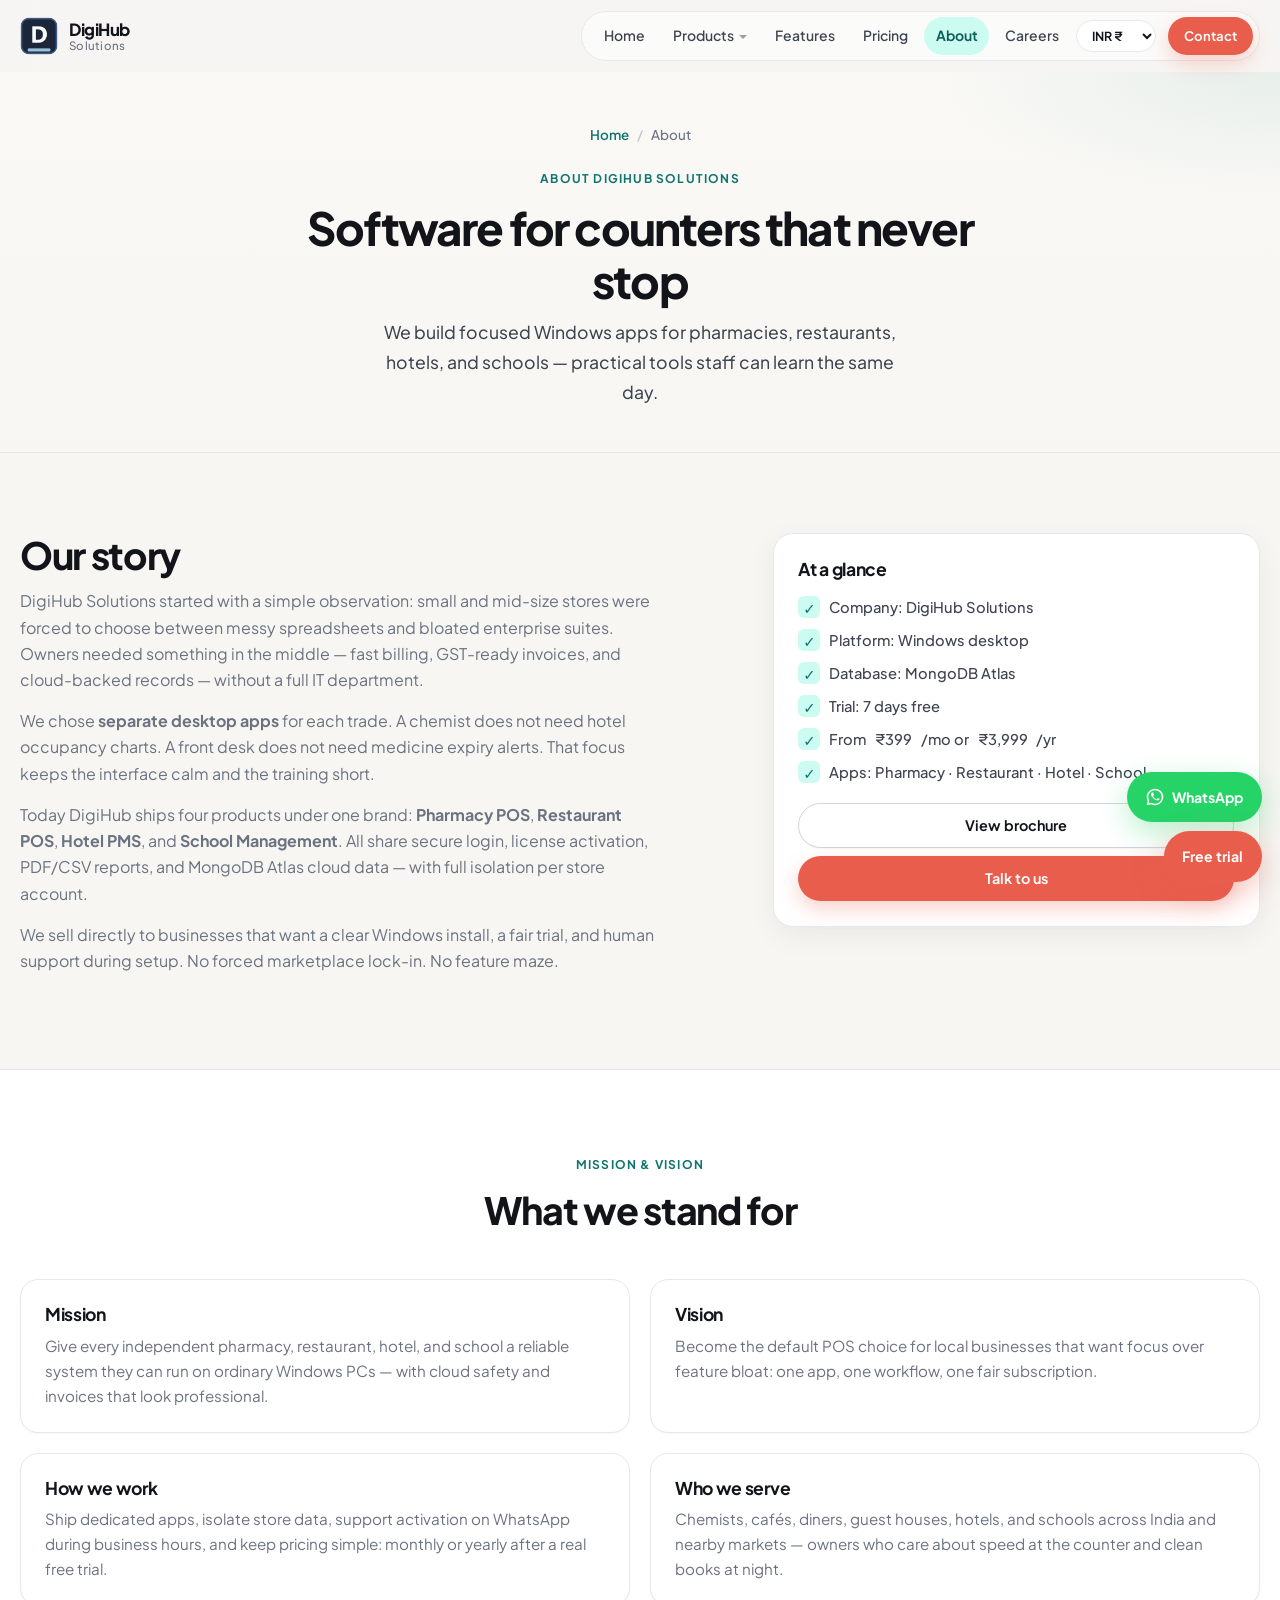
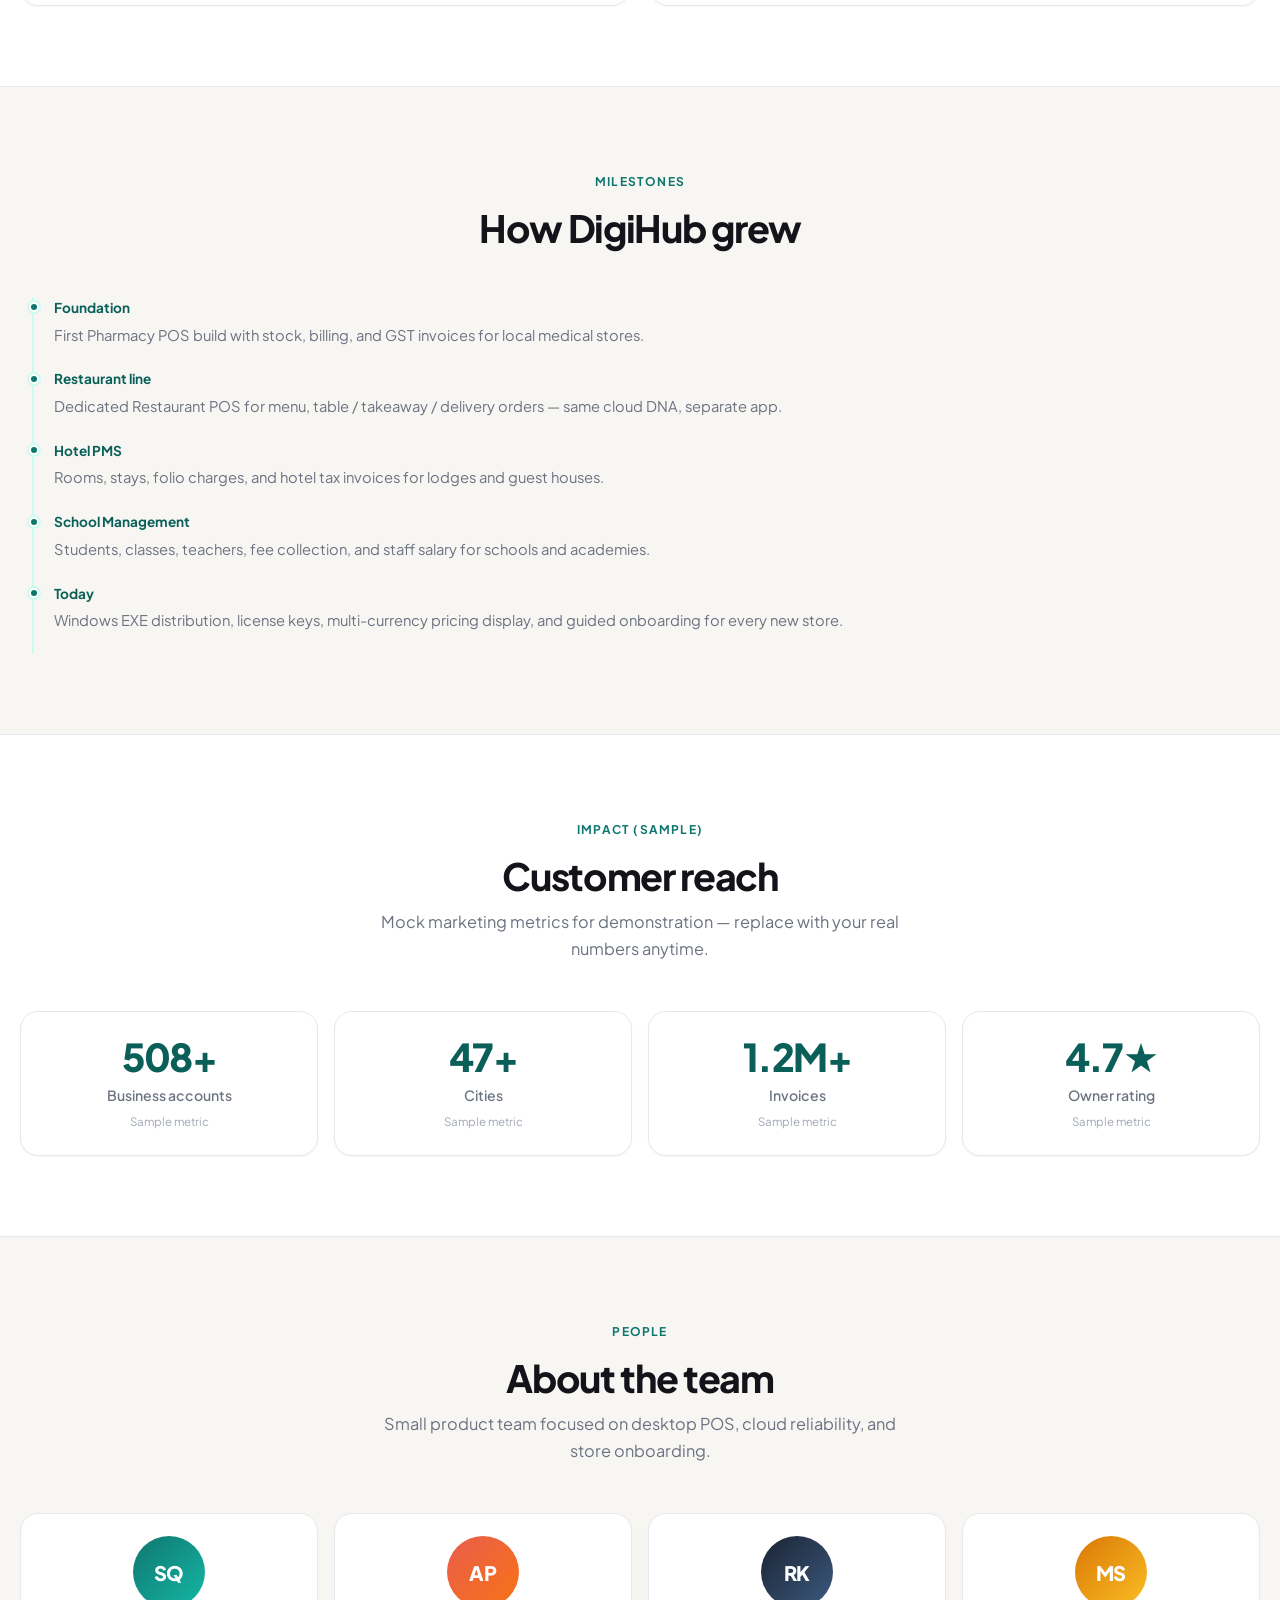
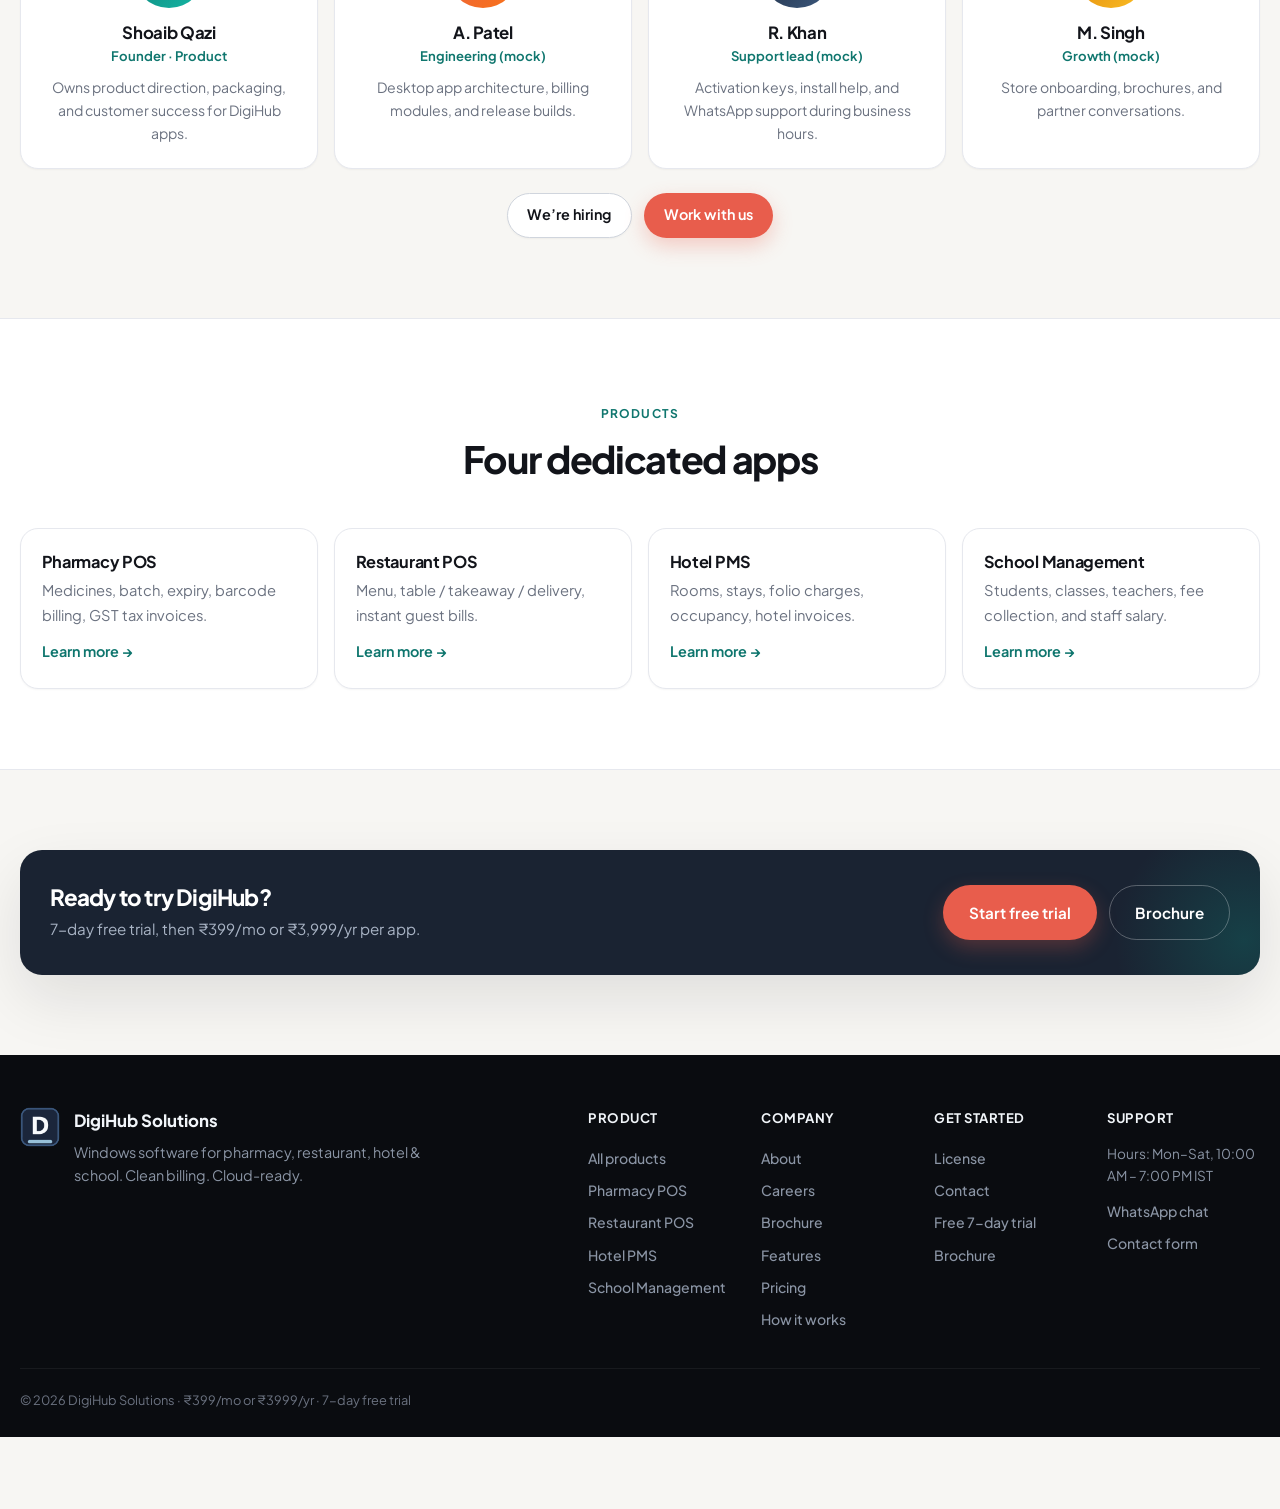
==== commit e26517e4: "add more features" ====
--- a/about.html
+++ b/about.html
@@ -3,7 +3,7 @@
 <head>
   <meta charset="UTF-8" />
   <meta name="viewport" content="width=device-width, initial-scale=1.0" />
-  <meta name="description" content="About DigiHub Solutions, our team, mission, and Windows POS products for pharmacy, restaurant, and hotel." />
+  <meta name="description" content="About DigiHub Solutions, our team, mission, and Windows software for pharmacy, restaurant, hotel, and school." />
   <meta name="theme-color" content="#0f766e" />
   <title>About — DigiHub Solutions</title>
   <link rel="icon" href="assets/logo.png" type="image/png" />
@@ -28,12 +28,13 @@
       <nav class="nav-menu" id="navMenu" aria-label="Primary">
         <a href="index.html" data-nav="index.html">Home</a>
         <div class="nav-dropdown">
-          <a href="products.html" data-nav="products.html,pharmacy.html,restaurant.html,hotel.html">Products</a>
+          <a href="products.html" data-nav="products.html,pharmacy.html,restaurant.html,hotel.html,school.html">Products</a>
           <div class="nav-dropdown-menu">
             <a href="products.html" data-nav="products.html">All products</a>
             <a href="pharmacy.html" data-nav="pharmacy.html">Pharmacy POS</a>
             <a href="restaurant.html" data-nav="restaurant.html">Restaurant POS</a>
             <a href="hotel.html" data-nav="hotel.html">Hotel PMS</a>
+            <a href="school.html" data-nav="school.html">School Management</a>
           </div>
         </div>
         <a href="features.html" data-nav="features.html">Features</a>
@@ -54,7 +55,7 @@
         <nav class="breadcrumb"><a href="index.html">Home</a><span class="sep">/</span><span>About</span></nav>
         <p class="eyebrow">About DigiHub Solutions</p>
         <h1>Software for counters that never stop</h1>
-        <p class="lead">We build focused Windows POS apps for pharmacies, restaurants, and hotels — practical tools staff can learn the same day.</p>
+        <p class="lead">We build focused Windows apps for pharmacies, restaurants, hotels, and schools — practical tools staff can learn the same day.</p>
       </div>
     </section>
 
@@ -64,7 +65,7 @@
           <h2>Our story</h2>
           <p>DigiHub Solutions started with a simple observation: small and mid-size stores were forced to choose between messy spreadsheets and bloated enterprise suites. Owners needed something in the middle — fast billing, GST-ready invoices, and cloud-backed records — without a full IT department.</p>
           <p>We chose <strong>separate desktop apps</strong> for each trade. A chemist does not need hotel occupancy charts. A front desk does not need medicine expiry alerts. That focus keeps the interface calm and the training short.</p>
-          <p>Today DigiHub ships three products under one brand: <strong>Pharmacy POS</strong>, <strong>Restaurant POS</strong>, and <strong>Hotel PMS</strong>. All share secure login, license activation, PDF/CSV reports, and MongoDB Atlas cloud data — with full isolation per store account.</p>
+          <p>Today DigiHub ships four products under one brand: <strong>Pharmacy POS</strong>, <strong>Restaurant POS</strong>, <strong>Hotel PMS</strong>, and <strong>School Management</strong>. All share secure login, license activation, PDF/CSV reports, and MongoDB Atlas cloud data — with full isolation per store account.</p>
           <p>We sell directly to businesses that want a clear Windows install, a fair trial, and human support during setup. No forced marketplace lock-in. No feature maze.</p>
         </div>
         <aside class="about-panel glass-panel">
@@ -75,7 +76,7 @@
             <li><span class="li-ico">✓</span>Database: MongoDB Atlas</li>
             <li><span class="li-ico">✓</span>Trial: 7 days free</li>
             <li><span class="li-ico">✓</span>From <span data-price="monthly">₹399</span>/mo or <span data-price="yearly">₹3999</span>/yr</li>
-            <li><span class="li-ico">✓</span>Apps: Pharmacy · Restaurant · Hotel</li>
+            <li><span class="li-ico">✓</span>Apps: Pharmacy · Restaurant · Hotel · School</li>
           </ul>
           <a href="brochure.html" class="btn btn-ghost btn-block" style="margin-bottom:0.5rem">View brochure</a>
           <a href="contact.html" class="btn btn-primary btn-block">Talk to us</a>
@@ -92,7 +93,7 @@
         <div class="mission-grid">
           <article class="mission-card">
             <h3>Mission</h3>
-            <p>Give every independent pharmacy, restaurant, and hotel a reliable billing system they can run on ordinary Windows PCs — with cloud safety and invoices that look professional.</p>
+            <p>Give every independent pharmacy, restaurant, hotel, and school a reliable system they can run on ordinary Windows PCs — with cloud safety and invoices that look professional.</p>
           </article>
           <article class="mission-card">
             <h3>Vision</h3>
@@ -104,7 +105,7 @@
           </article>
           <article class="mission-card">
             <h3>Who we serve</h3>
-            <p>Chemists, cafés, diners, guest houses, and small hotels across India and nearby markets — owners who care about speed at the counter and clean books at night.</p>
+            <p>Chemists, cafés, diners, guest houses, hotels, and schools across India and nearby markets — owners who care about speed at the counter and clean books at night.</p>
           </article>
         </div>
       </div>
@@ -128,6 +129,10 @@
           <div class="timeline-item">
             <strong>Hotel PMS</strong>
             <p>Rooms, stays, folio charges, and hotel tax invoices for lodges and guest houses.</p>
+          </div>
+          <div class="timeline-item">
+            <strong>School Management</strong>
+            <p>Students, classes, teachers, fee collection, and staff salary for schools and academies.</p>
           </div>
           <div class="timeline-item">
             <strong>Today</strong>
@@ -197,7 +202,7 @@
       <div class="container">
         <div class="section-head">
           <p class="eyebrow">Products</p>
-          <h2>Three dedicated apps</h2>
+          <h2>Four dedicated apps</h2>
         </div>
         <div class="provide-grid">
           <article class="provide-card card-lift">
@@ -214,6 +219,11 @@
             <h3>Hotel PMS</h3>
             <p>Rooms, stays, folio charges, occupancy, hotel invoices.</p>
             <a href="hotel.html" class="text-link">Learn more →</a>
+          </article>
+          <article class="provide-card card-lift">
+            <h3>School Management</h3>
+            <p>Students, classes, teachers, fee collection, and staff salary.</p>
+            <a href="school.html" class="text-link">Learn more →</a>
           </article>
         </div>
       </div>
@@ -242,7 +252,7 @@
           <img src="assets/logo.png" alt="" width="40" height="40" />
           <div>
             <strong>DigiHub Solutions</strong>
-            <p>Windows POS for pharmacy, restaurant &amp; hotel. Clean billing. Cloud-ready.</p>
+            <p>Windows software for pharmacy, restaurant, hotel &amp; school. Clean billing. Cloud-ready.</p>
           </div>
         </div>
         <div class="footer-cols">
@@ -252,6 +262,7 @@
             <a href="pharmacy.html">Pharmacy POS</a>
             <a href="restaurant.html">Restaurant POS</a>
             <a href="hotel.html">Hotel PMS</a>
+            <a href="school.html">School Management</a>
           </div>
           <div>
             <h4>Company</h4>
--- a/css/styles.css
+++ b/css/styles.css
@@ -27,7 +27,7 @@
   --radius: 18px;
   --radius-sm: 12px;
   --radius-xs: 8px;
-  --max: 1140px;
+  --max: 1240px;
   --header-h: 72px;
   --font: "Plus Jakarta Sans", system-ui, -apple-system, sans-serif;
   --ease: cubic-bezier(0.22, 1, 0.36, 1);
@@ -383,6 +383,7 @@
 .icon-bubble.teal { color: var(--success); background: #dcfce7; }
 .icon-bubble.gold,
 .icon-bubble.hotel { color: var(--amber); background: #fef3c7; }
+.icon-bubble.school { color: #6366f1; background: #e0e7ff; }
 .icon-bubble.restaurant { color: var(--coral); background: #ffe4e0; }
 
 .icon-list {
@@ -721,23 +722,36 @@
 .intro-point h3 { margin-bottom: 0.2rem; font-size: 1rem; }
 .intro-point p { font-size: 0.9rem; color: var(--muted); margin: 0; }
 
-/* Products */
+/* Products — 4 columns on PC, 2 on tablet, 1 on phone */
 .product-grid {
   display: grid;
-  grid-template-columns: repeat(3, 1fr);
-  gap: 1.15rem;
+  grid-template-columns: repeat(4, minmax(0, 1fr));
+  gap: 1rem;
+  align-items: stretch;
+}
+
+.product-grid > .product-card {
+  min-width: 0;
+  height: 100%;
 }
 
 .product-card {
   position: relative;
   background: var(--white);
   border: 1px solid var(--line);
-  border-radius: 20px;
-  padding: 1.75rem 1.45rem 1.45rem;
+  border-radius: 18px;
+  padding: 1.35rem 1.15rem 1.15rem;
   box-shadow: var(--shadow-sm);
   display: flex;
   flex-direction: column;
   overflow: hidden;
+  transition: border-color 0.2s var(--ease), box-shadow 0.2s var(--ease), transform 0.2s var(--ease);
+}
+
+.product-card:hover {
+  border-color: #c5ebe6;
+  box-shadow: var(--shadow);
+  transform: translateY(-2px);
 }
 
 .product-card::before {
@@ -759,36 +773,56 @@
   background: linear-gradient(180deg, #f0fdfa 0%, #fff 40%);
 }
 
+.product-card h3 {
+  font-size: 1.05rem;
+  font-weight: 750;
+  letter-spacing: -0.02em;
+  line-height: 1.3;
+  margin: 0 0 0.35rem;
+  padding-right: 0.25rem;
+  color: var(--ink);
+}
+
 .product-badge {
   position: absolute;
-  top: 1.1rem;
-  right: 1.1rem;
-  font-size: 0.68rem;
+  top: 0.85rem;
+  right: 0.75rem;
+  font-size: 0.62rem;
   font-weight: 700;
   letter-spacing: 0.04em;
   text-transform: uppercase;
   background: var(--coral);
   color: #fff;
-  padding: 0.32rem 0.65rem;
+  padding: 0.28rem 0.5rem;
   border-radius: 999px;
   display: inline-flex;
   align-items: center;
-  gap: 0.3rem;
+  gap: 0.25rem;
+  z-index: 1;
+  max-width: calc(100% - 1.5rem);
+  white-space: nowrap;
 }
 
 .product-icon {
-  width: 58px;
-  height: 58px;
-  border-radius: 16px;
+  width: 48px;
+  height: 48px;
+  border-radius: 14px;
   display: grid;
   place-items: center;
-  margin-bottom: 1.15rem;
+  margin-bottom: 0.9rem;
   color: var(--teal);
   background: var(--teal-soft);
+  flex-shrink: 0;
+}
+
+.product-icon .ico {
+  width: 24px;
+  height: 24px;
 }
 
 .product-icon.restaurant { color: var(--coral); background: #ffe4e0; }
 .product-icon.hotel { color: var(--amber); background: #fef3c7; }
+.product-icon.school { color: #6366f1; background: #e0e7ff; }
 .product-icon.pharmacy { color: var(--teal); background: var(--teal-soft); }
 
 .product-icon.xl {
@@ -798,40 +832,356 @@
   margin-bottom: 0;
 }
 
+.product-icon.xl .ico {
+  width: 36px;
+  height: 36px;
+}
+
 .product-tag {
-  font-size: 0.82rem;
+  font-size: 0.75rem;
   color: var(--teal);
   font-weight: 650;
-  margin-bottom: 0.5rem;
+  margin-bottom: 0.4rem;
+  line-height: 1.35;
 }
 
 .product-card > p:not(.product-tag) {
   color: var(--muted);
-  font-size: 0.94rem;
-  margin-bottom: 1rem;
+  font-size: 0.86rem;
+  line-height: 1.5;
+  margin-bottom: 0.85rem;
+  flex: 0 0 auto;
+}
+
+.product-card .icon-list {
+  margin-bottom: 0.85rem;
+  gap: 0.35rem;
+}
+
+.product-card .icon-list li {
+  font-size: 0.8rem;
+  line-height: 1.4;
+  gap: 0.45rem;
+}
+
+.product-card .icon-list .li-ico {
+  width: 22px;
+  height: 22px;
+  flex-shrink: 0;
+}
+
+.product-card .icon-list .li-ico .ico {
+  width: 12px;
+  height: 12px;
 }
 
 .product-foot {
   margin-top: auto;
-  padding-top: 1rem;
+  padding-top: 0.85rem;
   border-top: 1px solid var(--line);
   display: flex;
   flex-wrap: wrap;
   align-items: center;
   justify-content: space-between;
-  gap: 0.75rem;
+  gap: 0.5rem 0.65rem;
+}
+
+.product-foot .btn {
+  flex: 0 0 auto;
+}
+
+.product-foot .pill {
+  flex: 1 1 auto;
+  min-width: 0;
+  overflow: hidden;
+  text-overflow: ellipsis;
+  white-space: nowrap;
+  max-width: 100%;
 }
 
 .pill {
   display: inline-block;
-  font-size: 0.7rem;
+  font-size: 0.65rem;
   font-weight: 600;
   font-family: ui-monospace, "SF Mono", Consolas, monospace;
   color: var(--muted);
   background: var(--paper);
+  padding: 0.3rem 0.45rem;
+  border-radius: 6px;
+  border: 1px solid var(--line);
+}
+
+/* —— Products catalog page —— */
+.products-hero {
+  text-align: left;
+}
+
+.products-hero .breadcrumb {
+  justify-content: flex-start;
+}
+
+.products-hero .lead {
+  margin-inline: 0;
+  max-width: 36rem;
+}
+
+.products-hero-inner {
+  display: grid;
+  grid-template-columns: 1.35fr 1fr;
+  gap: 2rem;
+  align-items: center;
+}
+
+.products-hero-stats {
+  display: grid;
+  grid-template-columns: 1fr 1fr;
+  gap: 0.75rem;
+}
+
+.phs-item {
+  background: rgba(255, 255, 255, 0.85);
+  border: 1px solid var(--line);
+  border-radius: 16px;
+  padding: 1rem 1.1rem;
+  box-shadow: var(--shadow-sm);
+  backdrop-filter: blur(8px);
+}
+
+.phs-item strong {
+  display: block;
+  font-size: 1.45rem;
+  font-weight: 800;
+  letter-spacing: -0.03em;
+  color: var(--ink);
+  line-height: 1.15;
+  margin-bottom: 0.2rem;
+}
+
+.phs-item span {
+  font-size: 0.8rem;
+  color: var(--muted);
+  font-weight: 600;
+}
+
+.products-section {
+  padding-top: 2.75rem;
+}
+
+/* 2×2 catalog — roomy, attractive cards */
+.products-catalog {
+  display: grid;
+  grid-template-columns: repeat(2, minmax(0, 1fr));
+  gap: 1.25rem;
+  align-items: stretch;
+}
+
+.pcard {
+  position: relative;
+  display: flex;
+  flex-direction: column;
+  height: 100%;
+  min-width: 0;
+  background: var(--white);
+  border: 1px solid var(--line);
+  border-radius: 22px;
+  padding: 1.6rem 1.45rem 1.35rem;
+  box-shadow: var(--shadow-sm);
+  overflow: hidden;
+  transition: border-color 0.2s var(--ease), box-shadow 0.25s var(--ease), transform 0.25s var(--ease);
+}
+
+.pcard::before {
+  content: "";
+  position: absolute;
+  top: 0;
+  left: 0;
+  right: 0;
+  height: 4px;
+  opacity: 1;
+}
+
+.pcard-pharmacy::before {
+  background: linear-gradient(90deg, var(--teal), #5eead4);
+}
+.pcard-restaurant::before {
+  background: linear-gradient(90deg, var(--coral), #fb923c);
+}
+.pcard-hotel::before {
+  background: linear-gradient(90deg, var(--amber), #fbbf24);
+}
+.pcard-school::before {
+  background: linear-gradient(90deg, #6366f1, #a78bfa);
+}
+
+.pcard:hover {
+  border-color: #d1d5db;
+  box-shadow: var(--shadow-lg);
+  transform: translateY(-4px);
+}
+
+.pcard.featured {
+  border-color: #fecaca;
+  background:
+    radial-gradient(ellipse 80% 60% at 100% 0%, rgba(232, 93, 76, 0.08), transparent 55%),
+    var(--white);
+}
+
+.pcard-top {
+  display: flex;
+  align-items: flex-start;
+  gap: 0.95rem;
+  margin-bottom: 0.85rem;
+}
+
+.pcard .product-icon {
+  width: 56px;
+  height: 56px;
+  border-radius: 16px;
+  margin-bottom: 0;
+}
+
+.pcard .product-icon .ico {
+  width: 28px;
+  height: 28px;
+}
+
+.pcard-head h3 {
+  font-size: 1.25rem;
+  font-weight: 800;
+  letter-spacing: -0.03em;
+  margin: 0 0 0.25rem;
+  color: var(--ink);
+  line-height: 1.25;
+}
+
+.pcard .product-tag {
+  margin: 0;
+  font-size: 0.82rem;
+}
+
+.pcard-pharmacy .product-tag { color: var(--teal); }
+.pcard-restaurant .product-tag { color: var(--coral); }
+.pcard-hotel .product-tag { color: var(--amber); }
+.pcard-school .product-tag { color: #6366f1; }
+
+.pcard-desc {
+  color: var(--muted);
+  font-size: 0.95rem;
+  line-height: 1.55;
+  margin: 0 0 1rem;
+}
+
+.pcard-list {
+  flex: 1 1 auto;
+  margin-bottom: 0 !important;
+  gap: 0.5rem;
+}
+
+.pcard-list li {
+  font-size: 0.9rem;
+  color: var(--ink-soft);
+}
+
+.pcard-list .li-ico {
+  width: 24px;
+  height: 24px;
+}
+
+.pcard-pharmacy .li-ico { background: var(--teal-soft); color: var(--teal); }
+.pcard-restaurant .li-ico { background: #ffe4e0; color: var(--coral); }
+.pcard-hotel .li-ico { background: #fef3c7; color: var(--amber); }
+.pcard-school .li-ico { background: #e0e7ff; color: #6366f1; }
+
+.pcard-foot {
+  margin-top: auto;
+  padding-top: 1.15rem;
+  border-top: 1px solid var(--line);
+  display: flex;
+  flex-wrap: wrap;
+  align-items: center;
+  justify-content: space-between;
+  gap: 0.75rem;
+}
+
+.pcard-foot .btn {
+  flex-shrink: 0;
+}
+
+.pcard-foot .pill {
+  font-size: 0.7rem;
   padding: 0.35rem 0.55rem;
-  border-radius: 6px;
-  border: 1px solid var(--line);
+}
+
+.products-cta {
+  margin-top: 2.5rem;
+  display: flex;
+  align-items: center;
+  justify-content: space-between;
+  gap: 1.5rem;
+  flex-wrap: wrap;
+  background:
+    radial-gradient(ellipse 50% 80% at 100% 0%, rgba(15, 118, 110, 0.22), transparent 55%),
+    linear-gradient(145deg, var(--navy) 0%, #152033 100%);
+  color: rgba(255, 255, 255, 0.88);
+  border-radius: 22px;
+  padding: 1.75rem 1.85rem;
+  box-shadow: var(--shadow);
+}
+
+.products-cta h2 {
+  color: #fff;
+  font-size: 1.35rem;
+  margin: 0 0 0.35rem;
+  letter-spacing: -0.02em;
+}
+
+.products-cta p {
+  margin: 0;
+  font-size: 0.95rem;
+  color: #98a2b3;
+  max-width: 32rem;
+}
+
+.products-cta .btn-ghost {
+  color: #fff;
+  border-color: rgba(255, 255, 255, 0.25);
+  background: transparent;
+}
+
+.products-cta .btn-ghost:hover {
+  background: rgba(255, 255, 255, 0.08);
+  border-color: rgba(255, 255, 255, 0.4);
+}
+
+@media (max-width: 900px) {
+  .products-hero-inner {
+    grid-template-columns: 1fr;
+    gap: 1.5rem;
+  }
+  .products-hero-stats {
+    max-width: 420px;
+  }
+  .products-catalog {
+    grid-template-columns: 1fr;
+    max-width: 480px;
+    margin-inline: auto;
+  }
+  .pcard:hover {
+    transform: none;
+  }
+}
+
+@media (max-width: 560px) {
+  .products-cta {
+    flex-direction: column;
+    align-items: flex-start;
+  }
+  .products-cta .hero-actions {
+    width: 100%;
+  }
+  .products-cta .btn {
+    width: 100%;
+  }
 }
 
 /* Page hero */
@@ -893,6 +1243,12 @@
     radial-gradient(ellipse 50% 50% at 90% 0%, rgba(217, 119, 6, 0.1), transparent 55%),
     linear-gradient(180deg, #fffbeb 0%, var(--paper) 100%);
 }
+.product-hero.school {
+  background:
+    radial-gradient(ellipse 70% 80% at 90% 20%, rgba(99, 102, 241, 0.18), transparent 55%),
+    linear-gradient(180deg, #f8fafc 0%, #eef2ff 100%);
+}
+
 
 .breadcrumb {
   display: flex;
@@ -1164,14 +1520,165 @@
   align-items: stretch;
 }
 
+/* Monthly + Yearly + Multi-PC — equal cards, aligned CTAs */
+.pricing-trio {
+  display: grid;
+  grid-template-columns: repeat(3, minmax(0, 1fr));
+  gap: 1.15rem;
+  max-width: 1120px;
+  margin-inline: auto;
+  align-items: stretch;
+}
+
 .pricing-duo .pricing-card,
+.pricing-trio .pricing-card,
 .home-pricing .pricing-card {
-  display: flex;
+  display: flex !important;
   flex-direction: column;
-}
-
+  min-width: 0;
+  height: 100%;
+  box-sizing: border-box;
+}
+
+/* Feature list fills leftover space */
 .pricing-duo .icon-list,
-.home-pricing .icon-list { flex: 1; }
+.pricing-trio .icon-list,
+.home-pricing .icon-list {
+  flex: 1 1 auto;
+  margin-bottom: 0 !important;
+}
+
+/*
+  CTA block always at card bottom.
+  Button first (same height), note below with fixed min-height
+  so multi-line notes don't push buttons out of alignment.
+*/
+.pricing-card-cta {
+  margin-top: auto !important;
+  padding-top: 1.15rem;
+  display: flex;
+  flex-direction: column;
+  flex-shrink: 0;
+  width: 100%;
+}
+
+.pricing-card-cta .btn,
+.pricing-card-cta .btn.btn-lg,
+.pricing-card-cta .btn.btn-block {
+  width: 100%;
+  min-height: 52px;
+  height: 52px;
+  padding-top: 0;
+  padding-bottom: 0;
+  display: inline-flex !important;
+  align-items: center;
+  justify-content: center;
+  box-sizing: border-box;
+  line-height: 1.2;
+  flex-shrink: 0;
+}
+
+.pricing-card-cta .price-note {
+  margin-top: 0.75rem !important;
+  margin-bottom: 0 !important;
+  min-height: 2.6em; /* room for 2 lines on every card */
+  display: flex;
+  align-items: flex-start;
+  justify-content: center;
+  text-align: center;
+}
+
+/* Save pill: full-width band so Monthly / Yearly / Multi match height */
+.pricing-trio .save-pill,
+.pricing-card .save-pill {
+  display: flex !important;
+  align-items: center;
+  justify-content: center;
+  width: 100%;
+  box-sizing: border-box;
+  min-height: 2.5rem;
+  margin: 0 0 0.75rem !important;
+  text-align: center;
+  white-space: normal;
+  line-height: 1.3;
+}
+
+.pricing-card .save-pill.is-spacer {
+  visibility: hidden;
+  pointer-events: none;
+  user-select: none;
+}
+
+/* Trial banner same height */
+.pricing-trio .trial-banner {
+  min-height: 3rem;
+  box-sizing: border-box;
+  margin-bottom: 1rem !important;
+}
+
+.pricing-card.multi-pc {
+  border-color: #c7d2fe;
+  background: linear-gradient(180deg, #eef2ff 0%, #fff 42%);
+}
+
+.pricing-card.multi-pc .price-badge {
+  background: #6366f1;
+}
+
+.pricing-card.multi-pc .btn-primary {
+  background: #6366f1;
+  border-color: #6366f1;
+}
+
+.pricing-card.multi-pc .btn-primary:hover {
+  background: #4f46e5;
+  border-color: #4f46e5;
+}
+
+.multi-pc-banner {
+  display: flex;
+  gap: 1rem;
+  align-items: flex-start;
+  background: var(--white);
+  border: 1px solid #c7d2fe;
+  border-radius: 18px;
+  padding: 1.25rem 1.35rem;
+  margin: 2rem auto 0;
+  max-width: 1120px;
+  box-shadow: var(--shadow-sm);
+}
+
+.multi-pc-banner h3 {
+  font-size: 1.05rem;
+  margin-bottom: 0.35rem;
+}
+
+.multi-pc-banner p {
+  font-size: 0.9rem;
+  color: var(--muted);
+  margin: 0;
+  line-height: 1.55;
+}
+
+.multi-pc-banner .btn {
+  flex-shrink: 0;
+  margin-left: auto;
+  align-self: center;
+}
+
+@media (max-width: 960px) {
+  .pricing-trio {
+    grid-template-columns: 1fr;
+    max-width: 420px;
+  }
+  .multi-pc-banner {
+    flex-direction: column;
+  }
+  .multi-pc-banner .btn {
+    margin-left: 0;
+    width: 100%;
+  }
+}
 
 .pricing-card {
   position: relative;
@@ -1221,6 +1728,16 @@
   margin-bottom: 1rem;
 }
 
+/* Keep price row height equal across Monthly / Yearly / Multi-PC */
+.pricing-trio .price-amount {
+  min-height: 4.25rem;
+  margin-bottom: 0.75rem;
+}
+
+.pricing-trio .price-amount .num {
+  font-size: clamp(2.4rem, 3.2vw, 3.25rem);
+}
+
 .price-amount .currency {
   font-size: 1.4rem;
   font-weight: 750;
@@ -1304,10 +1821,28 @@
 .info-card .icon-bubble { margin-bottom: 0.7rem; }
 .info-card p { font-size: 0.9rem; color: var(--muted); }
 
+/* Product icons — one row on PC (4 equal columns) */
 .pricing-apps {
   display: grid;
-  grid-template-columns: repeat(3, 1fr);
-  gap: 0.55rem;
+  grid-template-columns: repeat(4, minmax(0, 1fr));
+  gap: 0.75rem;
+  max-width: 720px;
+  margin-inline: auto;
+  width: 100%;
+}
+
+@media (max-width: 640px) {
+  .pricing-apps {
+    grid-template-columns: repeat(2, minmax(0, 1fr));
+    max-width: 360px;
+  }
+}
+
+@media (max-width: 380px) {
+  .pricing-apps {
+    grid-template-columns: 1fr;
+    max-width: 220px;
+  }
 }
 
 .mini-app {
@@ -1402,8 +1937,21 @@
 
 .provide-grid {
   display: grid;
-  grid-template-columns: repeat(3, 1fr);
+  grid-template-columns: repeat(4, minmax(0, 1fr));
   gap: 1rem;
+  align-items: stretch;
+}
+
+.provide-grid > .provide-card {
+  min-width: 0;
+  height: 100%;
+  display: flex;
+  flex-direction: column;
+}
+
+.provide-card h3 {
+  font-size: 1.02rem;
+  margin-bottom: 0.4rem;
 }
 
 .provide-card {
@@ -1428,40 +1976,62 @@
 
 .text-link:hover { text-decoration: underline; }
 
-/* Testimonials */
+/* Testimonials — 4 columns on PC, 2 on tablet, 1 on phone */
 .testimonial-grid {
   display: grid;
-  grid-template-columns: repeat(3, 1fr);
+  grid-template-columns: repeat(4, minmax(0, 1fr));
   gap: 1rem;
+  align-items: stretch;
+}
+
+.testimonial-grid > .quote-card {
+  min-width: 0;
+  height: 100%;
 }
 
 .quote-card {
   background: var(--white);
   border: 1px solid var(--line);
-  border-radius: 18px;
-  padding: 1.5rem 1.35rem;
+  border-radius: 16px;
+  padding: 1.2rem 1.1rem 1.1rem;
   box-shadow: var(--shadow-sm);
   margin: 0;
+  display: flex;
+  flex-direction: column;
+  transition: border-color 0.2s var(--ease), box-shadow 0.2s var(--ease), transform 0.2s var(--ease);
+}
+
+.quote-card:hover {
+  border-color: #c5ebe6;
+  box-shadow: var(--shadow);
+  transform: translateY(-2px);
 }
 
 .quote-ico {
-  width: 42px;
-  height: 42px;
-  border-radius: 12px;
+  width: 38px;
+  height: 38px;
+  border-radius: 11px;
   display: grid;
   place-items: center;
   background: var(--teal-soft);
   color: var(--teal);
+  margin-bottom: 0.75rem;
+  flex-shrink: 0;
+}
+
+.quote-ico .ico {
+  width: 18px;
+  height: 18px;
+}
+
+.quote-card > p {
+  font-size: 0.88rem;
+  color: var(--ink-soft);
+  line-height: 1.55;
   margin-bottom: 0.95rem;
-}
-
-.quote-card > p {
-  font-size: 0.98rem;
-  color: var(--ink-soft);
-  line-height: 1.6;
-  margin-bottom: 1.1rem;
   font-style: normal;
   font-weight: 500;
+  flex: 1 1 auto;
 }
 
 .quote-card footer {
@@ -1469,16 +2039,17 @@
   flex-direction: column;
   gap: 0.1rem;
   border-top: 1px solid var(--line);
-  padding-top: 0.9rem;
+  padding-top: 0.75rem;
+  margin-top: auto;
 }
 
 .quote-card footer strong {
-  font-size: 0.9rem;
+  font-size: 0.84rem;
   color: var(--ink);
 }
 
 .quote-card footer span {
-  font-size: 0.8rem;
+  font-size: 0.76rem;
   color: var(--muted);
 }
 
@@ -1677,6 +2248,21 @@
 }
 
 /* —— Responsive —— */
+@media (max-width: 1200px) {
+  /* Still 4 columns, slightly tighter */
+  .product-grid,
+  .provide-grid,
+  .testimonial-grid {
+    gap: 0.85rem;
+  }
+  .product-card {
+    padding: 1.2rem 1rem 1rem;
+  }
+  .product-card h3 { font-size: 0.98rem; }
+  .product-card > p:not(.product-tag) { font-size: 0.82rem; }
+  .quote-card > p { font-size: 0.84rem; }
+}
+
 @media (max-width: 1100px) {
   .nav-menu {
     gap: 0;
@@ -1694,8 +2280,28 @@
   .hero-grid { grid-template-columns: 1fr; gap: 2.5rem; }
   .hero-visual { max-width: 500px; margin-inline: auto; }
   .mock-window { transform: none; }
+  /* Tablet: 2 columns */
   .product-grid,
-  .provide-grid { grid-template-columns: 1fr; max-width: 420px; margin-inline: auto; }
+  .provide-grid,
+  .testimonial-grid {
+    grid-template-columns: repeat(2, minmax(0, 1fr));
+    gap: 1rem;
+    max-width: none;
+    margin-inline: 0;
+  }
+  .product-card {
+    padding: 1.45rem 1.25rem 1.25rem;
+  }
+  .product-card h3 { font-size: 1.08rem; }
+  .product-icon {
+    width: 52px;
+    height: 52px;
+  }
+  .product-card > p:not(.product-tag) { font-size: 0.9rem; }
+  .quote-card {
+    padding: 1.35rem 1.25rem;
+  }
+  .quote-card > p { font-size: 0.92rem; }
   .feature-grid { grid-template-columns: repeat(2, 1fr); }
   .steps,
   .workflow-grid { grid-template-columns: 1fr 1fr; }
@@ -1709,7 +2315,6 @@
   .faq-grid,
   .split-intro,
   .home-pricing,
-  .testimonial-grid,
   .pricing-extras,
   .about-values { grid-template-columns: 1fr; }
   .detail-panel { position: static; }
@@ -1717,6 +2322,26 @@
   .product-hero-row { flex-direction: column; }
   .home-pricing,
   .pricing-duo { max-width: 420px; margin-inline: auto; }
+}
+
+/* Phones: single column for cards */
+@media (max-width: 640px) {
+  .product-grid,
+  .provide-grid,
+  .testimonial-grid {
+    grid-template-columns: 1fr;
+    max-width: 420px;
+    margin-inline: auto;
+    gap: 0.9rem;
+  }
+  .product-card,
+  .quote-card {
+    transform: none;
+  }
+  .product-card:hover,
+  .quote-card:hover {
+    transform: none;
+  }
 }
 
 @media (max-width: 720px) {
@@ -1805,7 +2430,6 @@
   .mini-cta { flex-direction: column; align-items: flex-start; }
   .footer-cols { grid-template-columns: 1fr; gap: 1.5rem; }
   .price-amount .num { font-size: 3.1rem; }
-  .pricing-apps { grid-template-columns: 1fr; }
   .container { width: min(100% - 1.75rem, var(--max)); }
 }
 
@@ -2161,13 +2785,146 @@
   max-width: 100%;
 }
 
-/* —— Comparison table —— */
+/* —— Included software + start steps (pricing page) —— */
+.include-block {
+  margin-top: 0.5rem;
+}
+
+.include-grid {
+  display: grid;
+  grid-template-columns: repeat(3, minmax(0, 1fr));
+  gap: 1rem;
+}
+
+.include-card {
+  background: var(--white);
+  border: 1px solid var(--line);
+  border-radius: 16px;
+  padding: 1.25rem 1.15rem;
+  box-shadow: var(--shadow-sm);
+  transition: border-color 0.15s, box-shadow 0.15s, transform 0.15s;
+}
+
+.include-card:hover {
+  border-color: #c5ebe6;
+  box-shadow: var(--shadow);
+  transform: translateY(-2px);
+}
+
+.include-card .icon-bubble {
+  margin-bottom: 0.75rem;
+}
+
+.include-card h3 {
+  font-size: 1rem;
+  margin-bottom: 0.35rem;
+  letter-spacing: -0.02em;
+}
+
+.include-card p {
+  margin: 0;
+  font-size: 0.88rem;
+  color: var(--muted);
+  line-height: 1.5;
+}
+
+.start-steps {
+  margin-top: 2rem;
+  background: var(--white);
+  border: 1px solid var(--line);
+  border-radius: 20px;
+  padding: 1.75rem 1.5rem 1.5rem;
+  box-shadow: var(--shadow-sm);
+}
+
+.start-steps-title {
+  font-size: 1.15rem;
+  margin-bottom: 1.15rem;
+  letter-spacing: -0.02em;
+}
+
+.start-steps-list {
+  list-style: none;
+  display: grid;
+  grid-template-columns: repeat(2, minmax(0, 1fr));
+  gap: 1rem 1.5rem;
+  margin: 0 0 1.5rem;
+  padding: 0;
+}
+
+.start-steps-list li {
+  display: flex;
+  gap: 0.85rem;
+  align-items: flex-start;
+}
+
+.start-num {
+  flex-shrink: 0;
+  width: 32px;
+  height: 32px;
+  border-radius: 10px;
+  display: grid;
+  place-items: center;
+  font-size: 0.85rem;
+  font-weight: 800;
+  color: var(--teal-dark);
+  background: var(--teal-soft);
+  border: 1px solid #99f6e4;
+}
+
+.start-steps-list strong {
+  display: block;
+  font-size: 0.95rem;
+  margin-bottom: 0.2rem;
+  color: var(--ink);
+}
+
+.start-steps-list p {
+  margin: 0;
+  font-size: 0.86rem;
+  color: var(--muted);
+  line-height: 1.45;
+}
+
+.start-steps-actions {
+  display: flex;
+  flex-wrap: wrap;
+  gap: 0.65rem;
+  padding-top: 0.25rem;
+  border-top: 1px solid var(--line);
+  padding-top: 1.15rem;
+}
+
+@media (max-width: 900px) {
+  .include-grid {
+    grid-template-columns: repeat(2, minmax(0, 1fr));
+  }
+}
+
+@media (max-width: 560px) {
+  .include-grid {
+    grid-template-columns: 1fr;
+    max-width: 400px;
+    margin-inline: auto;
+  }
+  .start-steps-list {
+    grid-template-columns: 1fr;
+  }
+  .include-card:hover,
+  .start-steps {
+    transform: none;
+  }
+}
+
+/* —— Comparison table (available if used) —— */
 .compare-wrap {
   overflow-x: auto;
   border: 1px solid var(--line);
   border-radius: 18px;
   background: var(--white);
   box-shadow: var(--shadow);
+  margin-top: 0.5rem;
+  -webkit-overflow-scrolling: touch;
 }
 
 .compare-table {
@@ -2274,6 +3031,17 @@
   font-size: 0.88rem;
   color: var(--muted);
   margin-bottom: 1rem;
+}
+
+@media (max-width: 800px) {
+  .compare-cta-row {
+    grid-template-columns: 1fr;
+    max-width: 360px;
+    margin-inline: auto;
+  }
+  .compare-table {
+    min-width: 640px;
+  }
 }
 
 /* Support block */
@@ -2606,83 +3374,6 @@
 }
 .timeline-item p { color: var(--muted); font-size: 0.92rem; margin: 0; }
 
-/* Calculator */
-.calc-box {
-  background: var(--white);
-  border: 1px solid var(--line);
-  border-radius: 20px;
-  padding: 1.75rem;
-  box-shadow: var(--shadow);
-  margin-top: 2rem;
-}
-.calc-box h2 { margin-bottom: 0.35rem; }
-.calc-box .calc-lead {
-  color: var(--muted);
-  margin-bottom: 1.25rem;
-  font-size: 0.95rem;
-}
-.calc-controls {
-  display: grid;
-  grid-template-columns: 1fr 1fr;
-  gap: 1rem;
-  margin-bottom: 1.25rem;
-}
-.calc-field label {
-  display: block;
-  font-size: 0.8rem;
-  font-weight: 650;
-  color: var(--muted);
-  margin-bottom: 0.35rem;
-}
-.calc-field input,
-.calc-field select {
-  width: 100%;
-  font-family: inherit;
-  font-size: 1rem;
-  font-weight: 600;
-  padding: 0.7rem 0.85rem;
-  border: 1px solid var(--line);
-  border-radius: 12px;
-  background: var(--paper);
-  color: var(--ink);
-}
-.calc-results {
-  display: grid;
-  grid-template-columns: repeat(3, 1fr);
-  gap: 0.75rem;
-}
-.calc-result {
-  background: var(--paper);
-  border: 1px solid var(--line);
-  border-radius: 14px;
-  padding: 1rem;
-  text-align: center;
-}
-.calc-result.save {
-  background: #f0fdfa;
-  border-color: #99f6e4;
-}
-.calc-result span {
-  display: block;
-  font-size: 0.78rem;
-  color: var(--muted);
-  font-weight: 600;
-  margin-bottom: 0.3rem;
-}
-.calc-result strong {
-  font-size: 1.25rem;
-  font-weight: 800;
-  color: var(--ink);
-  letter-spacing: -0.02em;
-}
-.calc-result.save strong { color: var(--teal-dark); }
-.calc-note {
-  margin-top: 0.85rem;
-  font-size: 0.8rem;
-  color: var(--muted);
-  text-align: center;
-}
-
 /* Careers */
 .job-list { display: grid; gap: 0.85rem; }
 .job-card {
@@ -2826,7 +3517,7 @@
 
 @media (max-width: 960px) {
   .stats-showcase, .team-grid { grid-template-columns: 1fr 1fr; }
-  .mission-grid, .calc-controls, .calc-results, .bro-grid, .perk-grid { grid-template-columns: 1fr; }
+  .mission-grid, .bro-grid, .perk-grid { grid-template-columns: 1fr; }
   .job-card { grid-template-columns: 1fr; }
 }
 @media (max-width: 720px) {
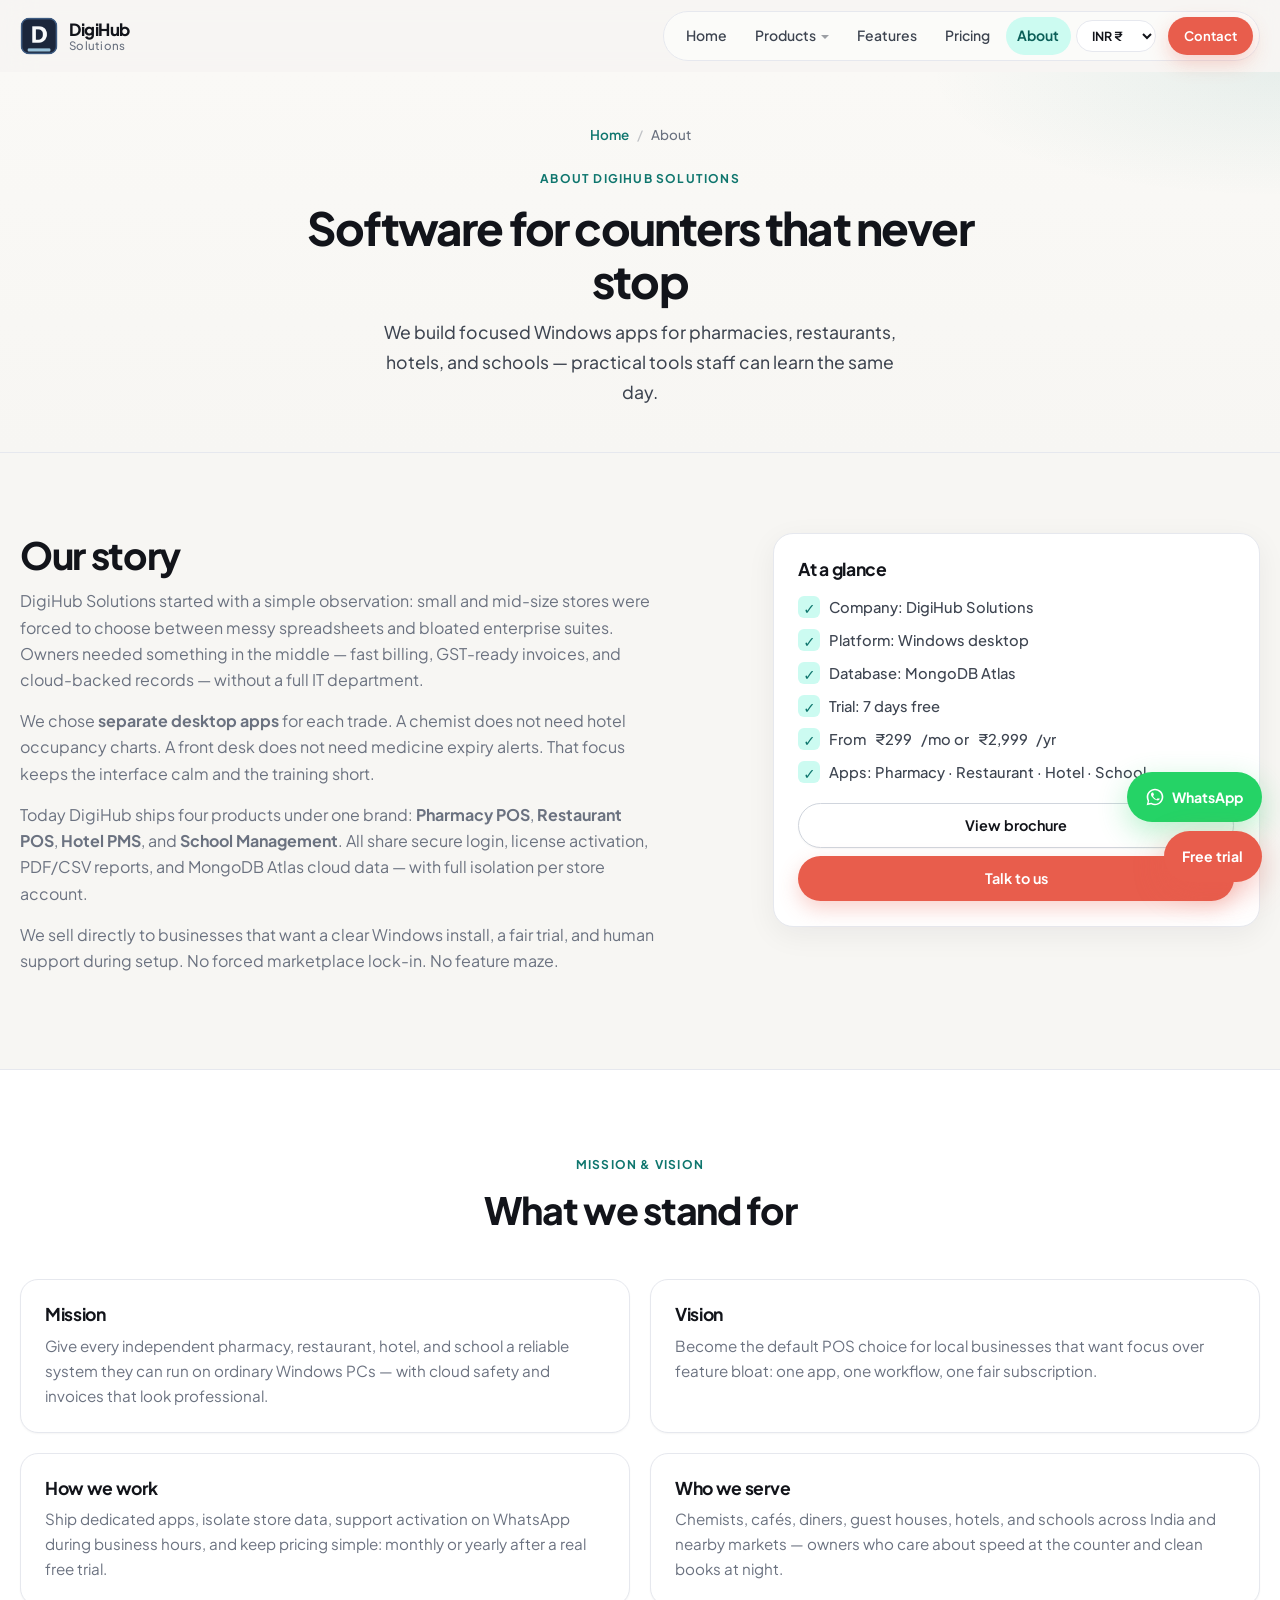
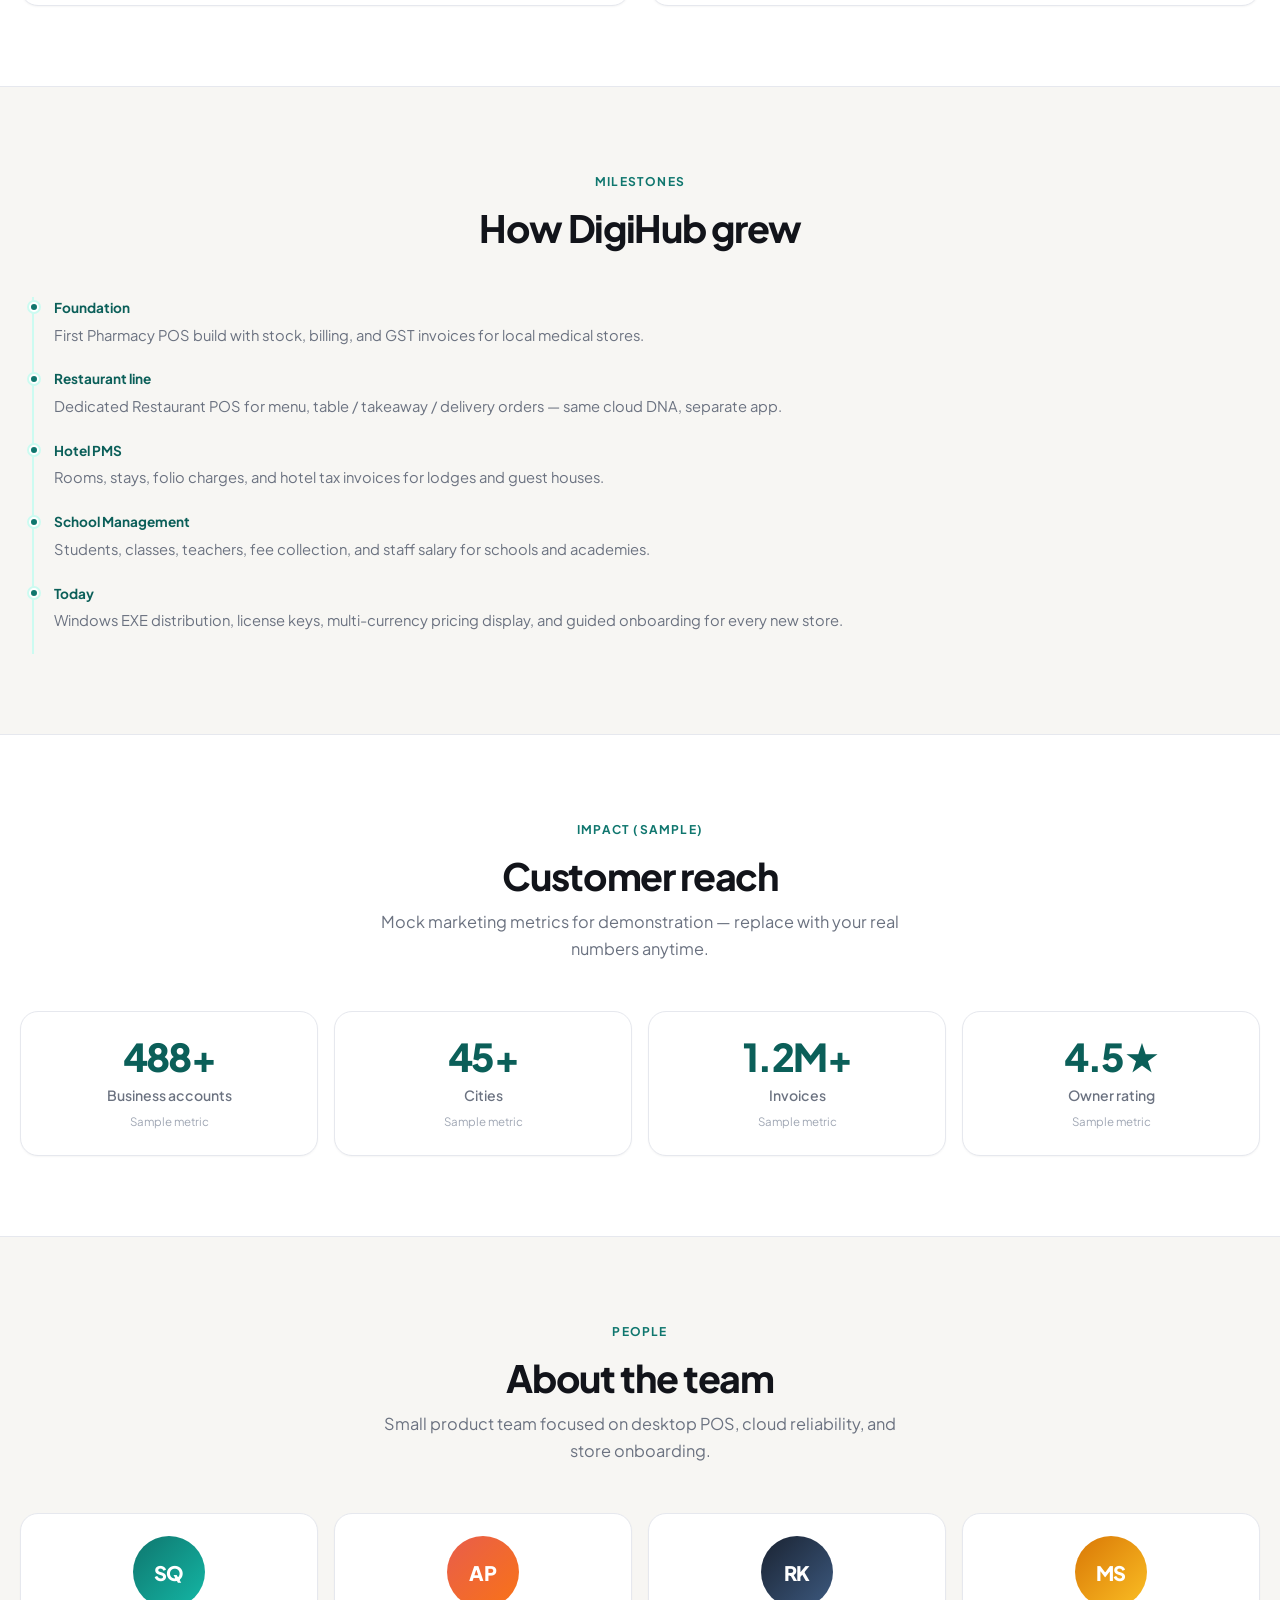
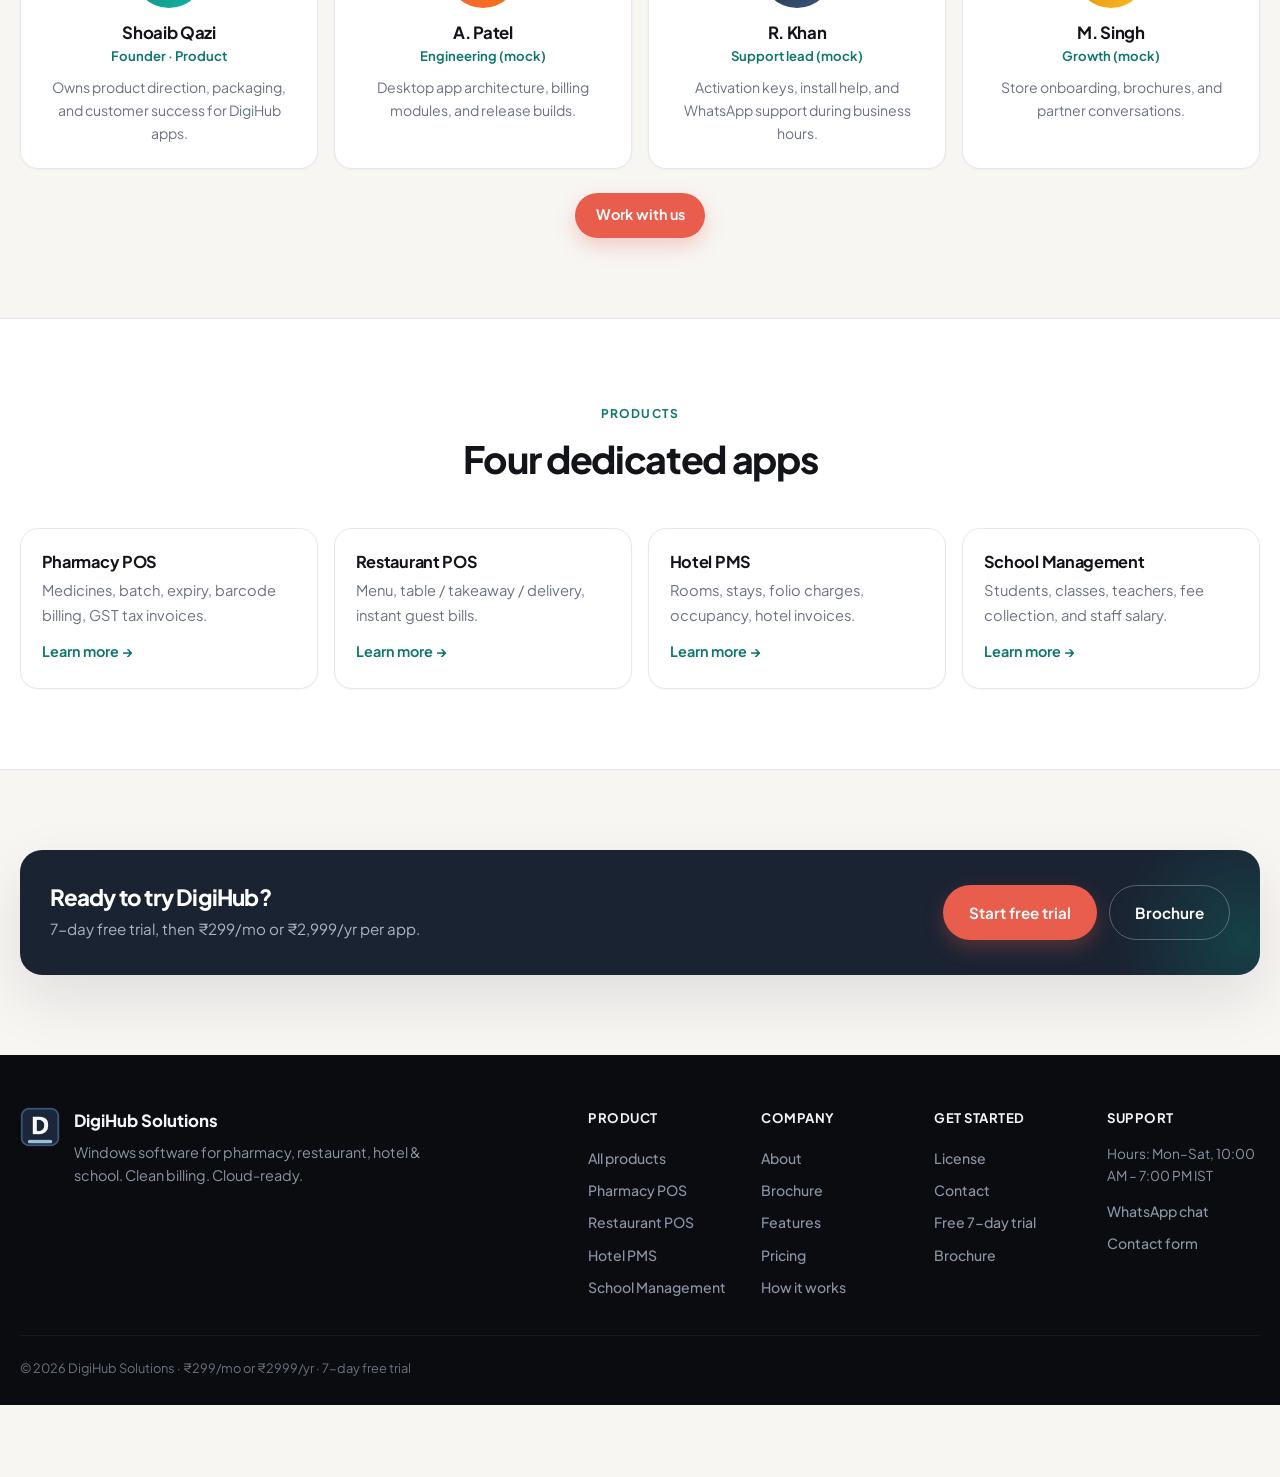
==== commit f946f404: "change pricing and hide career page" ====
--- a/about.html
+++ b/about.html
@@ -40,7 +40,7 @@
         <a href="features.html" data-nav="features.html">Features</a>
         <a href="pricing.html" data-nav="pricing.html">Pricing</a>
         <a href="about.html" data-nav="about.html">About</a>
-        <a href="careers.html" data-nav="careers.html">Careers</a>
+        <!-- <a href="careers.html" data-nav="careers.html">Careers</a> -->
                 <select class="currency-select" aria-label="Currency" title="Display currency"></select>
         <a href="contact.html" class="btn btn-sm btn-primary" data-nav="contact.html">Contact</a>
       </nav>
@@ -75,7 +75,7 @@
             <li><span class="li-ico">✓</span>Platform: Windows desktop</li>
             <li><span class="li-ico">✓</span>Database: MongoDB Atlas</li>
             <li><span class="li-ico">✓</span>Trial: 7 days free</li>
-            <li><span class="li-ico">✓</span>From <span data-price="monthly">₹399</span>/mo or <span data-price="yearly">₹3999</span>/yr</li>
+            <li><span class="li-ico">✓</span>From <span data-price="monthly">₹299</span>/mo or <span data-price="yearly">₹2999</span>/yr</li>
             <li><span class="li-ico">✓</span>Apps: Pharmacy · Restaurant · Hotel · School</li>
           </ul>
           <a href="brochure.html" class="btn btn-ghost btn-block" style="margin-bottom:0.5rem">View brochure</a>
@@ -192,7 +192,7 @@
           </article>
         </div>
         <p class="center-actions" style="margin-top:1.5rem">
-          <a href="careers.html" class="btn btn-ghost">We’re hiring</a>
+          <!-- <a href="careers.html" class="btn btn-ghost">We’re hiring</a> -->
           <a href="contact.html" class="btn btn-primary">Work with us</a>
         </p>
       </div>
@@ -234,7 +234,7 @@
         <div class="mini-cta glow">
           <div>
             <h2>Ready to try DigiHub?</h2>
-            <p>7-day free trial, then <span data-price="monthly">₹399</span>/mo or <span data-price="yearly">₹3999</span>/yr per app.</p>
+            <p>7-day free trial, then <span data-price="monthly">₹299</span>/mo or <span data-price="yearly">₹2999</span>/yr per app.</p>
           </div>
           <div class="hero-actions" style="margin:0">
             <a href="contact.html" class="btn btn-primary btn-lg">Start free trial</a>
@@ -267,7 +267,7 @@
           <div>
             <h4>Company</h4>
             <a href="about.html">About</a>
-            <a href="careers.html">Careers</a>
+            <!-- <a href="careers.html">Careers</a> -->
             <a href="brochure.html">Brochure</a>
             <a href="features.html">Features</a>
             <a href="pricing.html">Pricing</a>
@@ -288,7 +288,7 @@
           </div>
         </div>
       </div>
-      <p class="footer-copy">© <span id="year"></span> DigiHub Solutions · ₹399/mo or ₹3999/yr · 7-day free trial</p>
+      <p class="footer-copy">© <span id="year"></span> DigiHub Solutions · ₹299/mo or ₹2999/yr · 7-day free trial</p>
     </div>
   </footer>
 
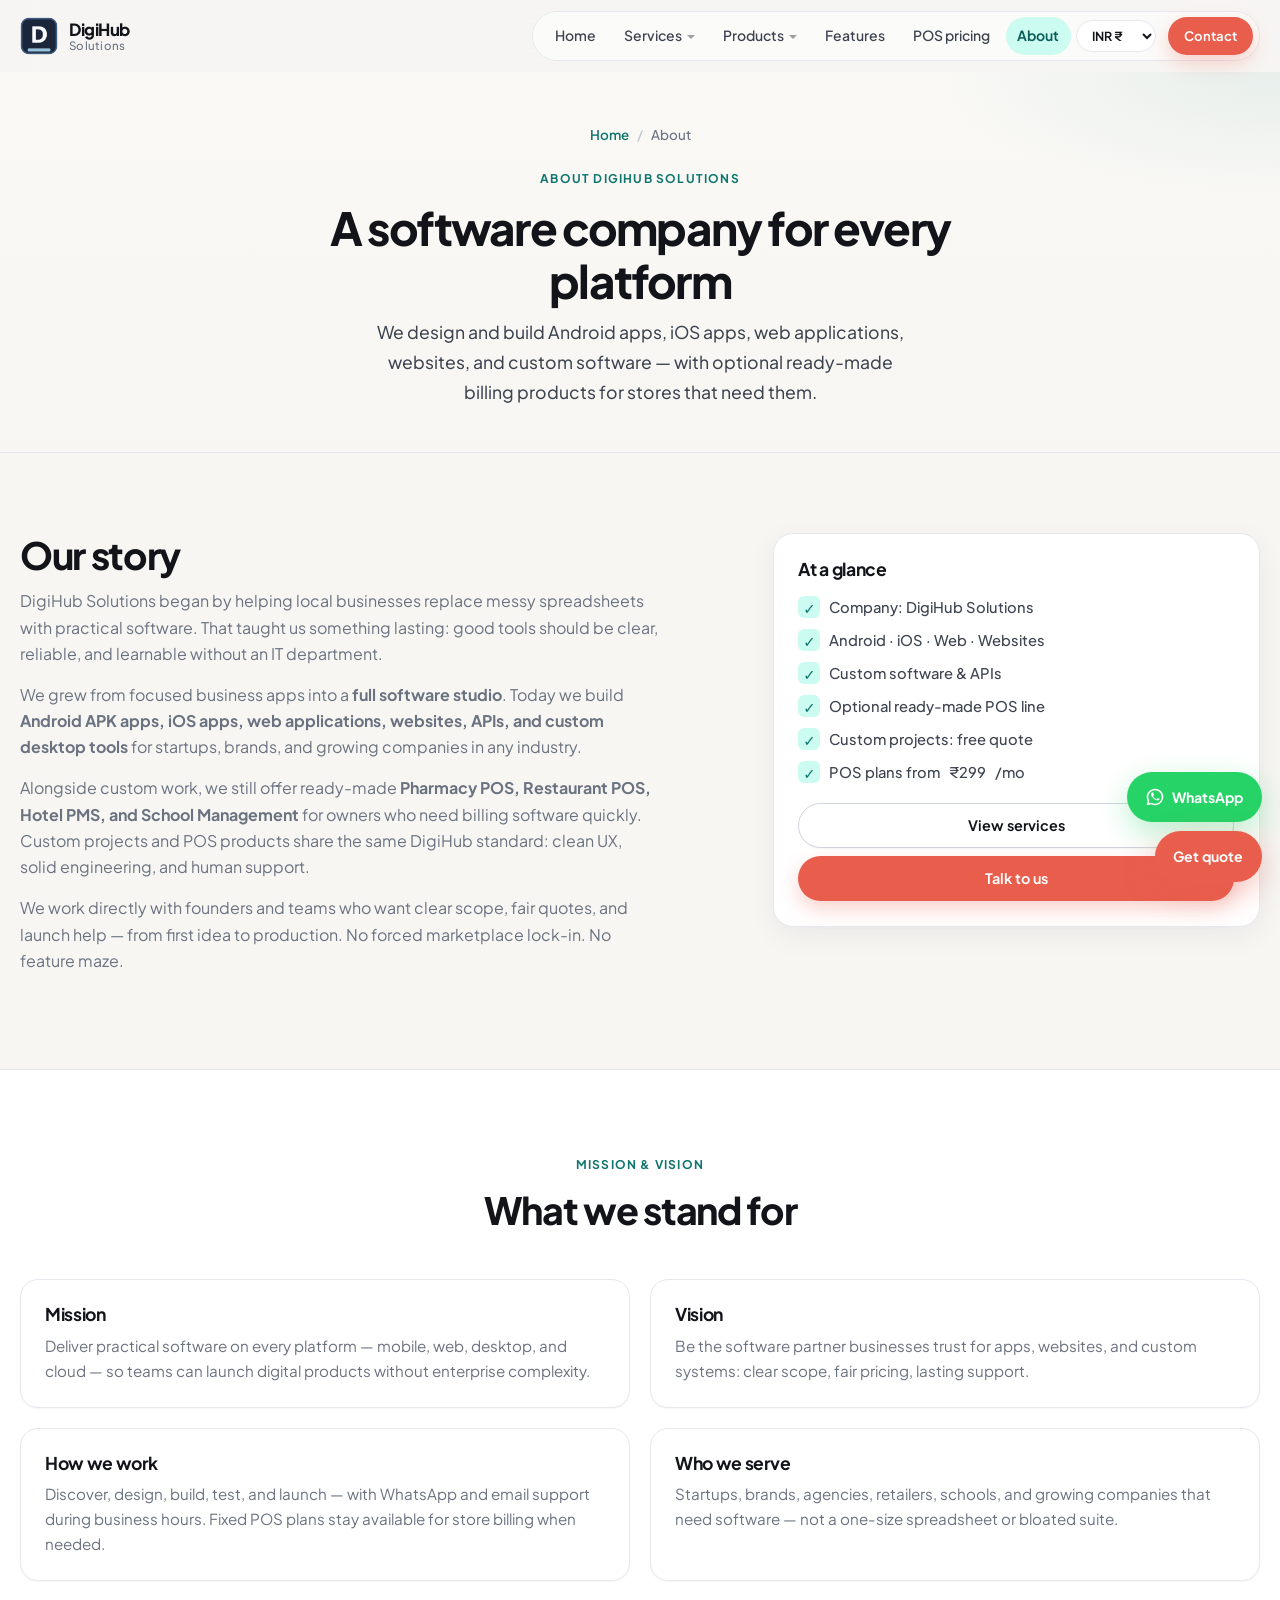
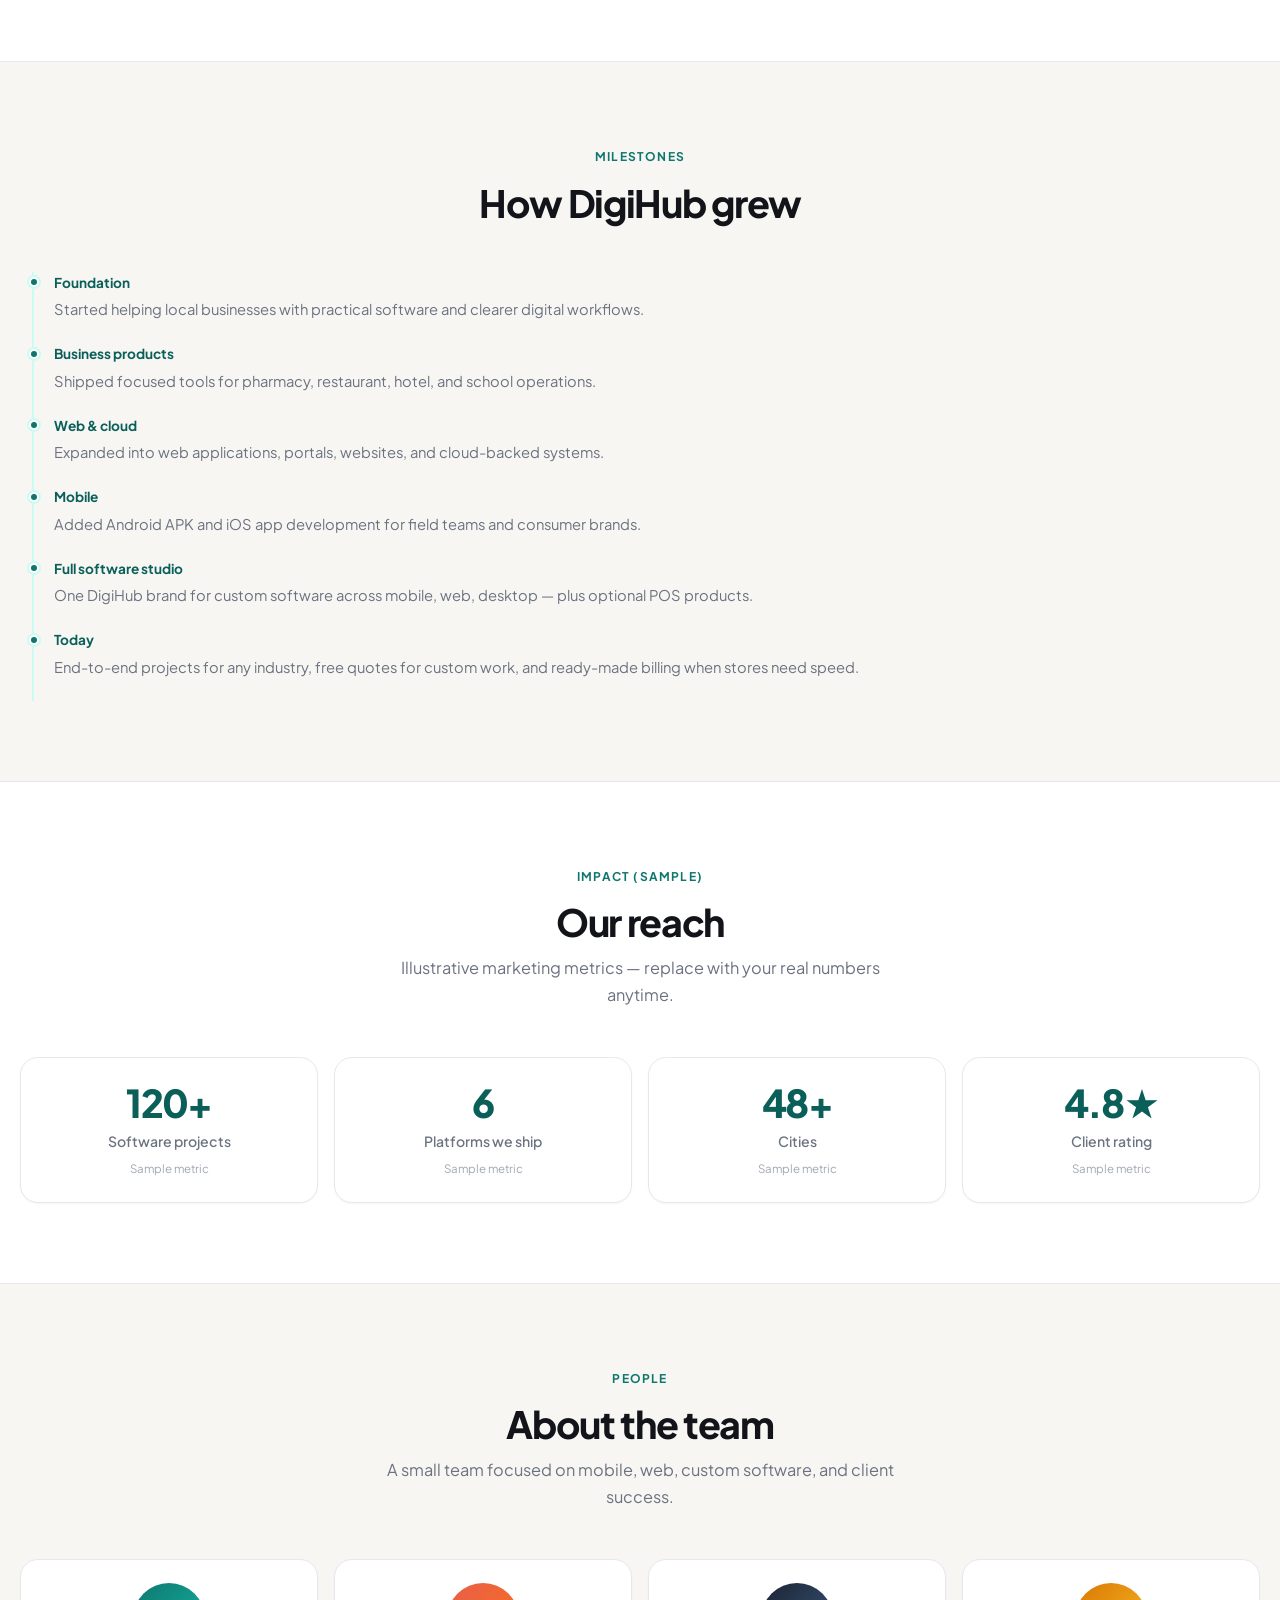
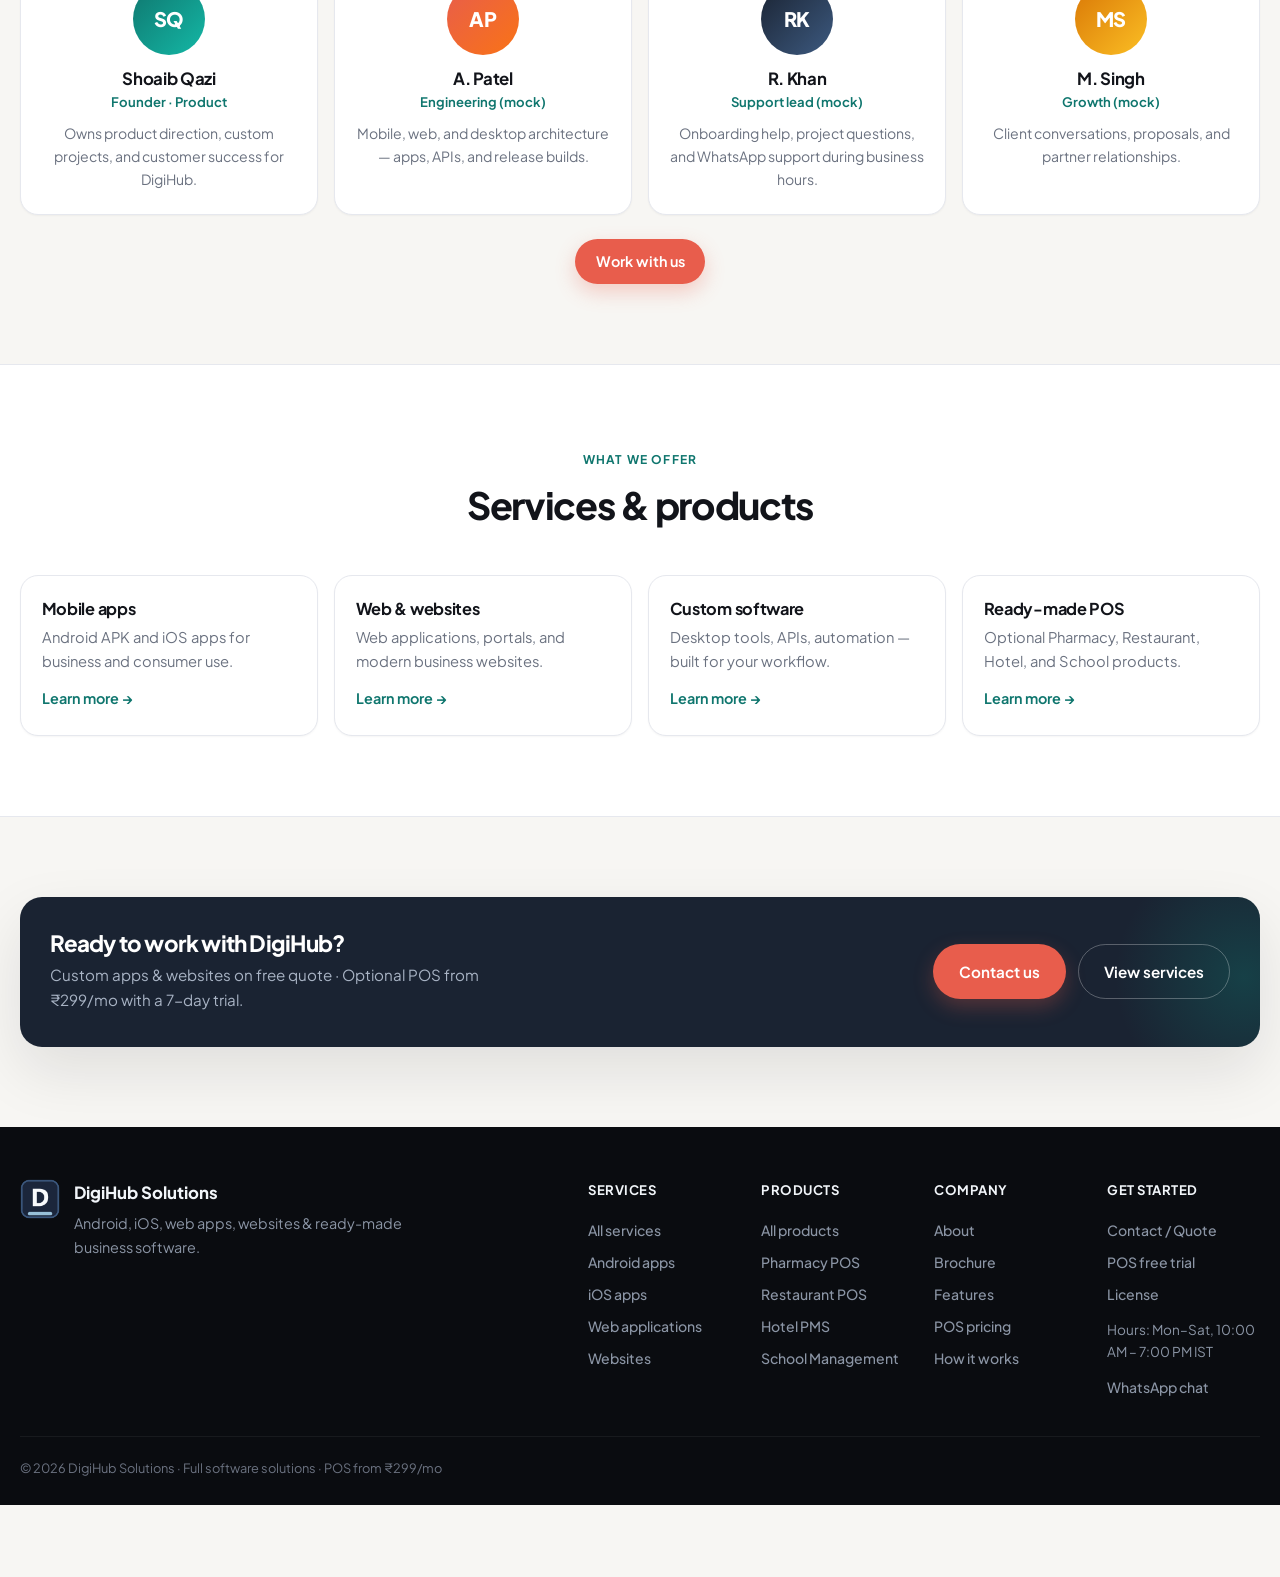
==== commit c728ce90: "change emails" ====
--- a/about.html
+++ b/about.html
@@ -3,7 +3,7 @@
 <head>
   <meta charset="UTF-8" />
   <meta name="viewport" content="width=device-width, initial-scale=1.0" />
-  <meta name="description" content="About DigiHub Solutions, our team, mission, and Windows software for pharmacy, restaurant, hotel, and school." />
+  <meta name="description" content="About DigiHub Solutions — software company building Android, iOS, web apps, websites, custom software, and ready-made business POS." />
   <meta name="theme-color" content="#0f766e" />
   <title>About — DigiHub Solutions</title>
   <link rel="icon" href="assets/logo.png" type="image/png" />
@@ -28,6 +28,17 @@
       <nav class="nav-menu" id="navMenu" aria-label="Primary">
         <a href="index.html" data-nav="index.html">Home</a>
         <div class="nav-dropdown">
+          <a href="services.html" data-nav="services.html">Services</a>
+          <div class="nav-dropdown-menu">
+            <a href="services.html" data-nav="services.html">All services</a>
+            <a href="services.html#android">Android apps</a>
+            <a href="services.html#ios">iOS apps</a>
+            <a href="services.html#web-apps">Web applications</a>
+            <a href="services.html#websites">Websites</a>
+            <a href="services.html#custom">Custom software</a>
+          </div>
+        </div>
+        <div class="nav-dropdown">
           <a href="products.html" data-nav="products.html,pharmacy.html,restaurant.html,hotel.html,school.html">Products</a>
           <div class="nav-dropdown-menu">
             <a href="products.html" data-nav="products.html">All products</a>
@@ -38,7 +49,7 @@
           </div>
         </div>
         <a href="features.html" data-nav="features.html">Features</a>
-        <a href="pricing.html" data-nav="pricing.html">Pricing</a>
+        <a href="pricing.html" data-nav="pricing.html" title="Billing / POS products only">POS pricing</a>
         <a href="about.html" data-nav="about.html">About</a>
         <!-- <a href="careers.html" data-nav="careers.html">Careers</a> -->
                 <select class="currency-select" aria-label="Currency" title="Display currency"></select>
@@ -54,8 +65,8 @@
       <div class="container">
         <nav class="breadcrumb"><a href="index.html">Home</a><span class="sep">/</span><span>About</span></nav>
         <p class="eyebrow">About DigiHub Solutions</p>
-        <h1>Software for counters that never stop</h1>
-        <p class="lead">We build focused Windows apps for pharmacies, restaurants, hotels, and schools — practical tools staff can learn the same day.</p>
+        <h1>A software company for every platform</h1>
+        <p class="lead">We design and build Android apps, iOS apps, web applications, websites, and custom software — with optional ready-made billing products for stores that need them.</p>
       </div>
     </section>
 
@@ -63,23 +74,23 @@
       <div class="container about-grid">
         <div class="about-story">
           <h2>Our story</h2>
-          <p>DigiHub Solutions started with a simple observation: small and mid-size stores were forced to choose between messy spreadsheets and bloated enterprise suites. Owners needed something in the middle — fast billing, GST-ready invoices, and cloud-backed records — without a full IT department.</p>
-          <p>We chose <strong>separate desktop apps</strong> for each trade. A chemist does not need hotel occupancy charts. A front desk does not need medicine expiry alerts. That focus keeps the interface calm and the training short.</p>
-          <p>Today DigiHub ships four products under one brand: <strong>Pharmacy POS</strong>, <strong>Restaurant POS</strong>, <strong>Hotel PMS</strong>, and <strong>School Management</strong>. All share secure login, license activation, PDF/CSV reports, and MongoDB Atlas cloud data — with full isolation per store account.</p>
-          <p>We sell directly to businesses that want a clear Windows install, a fair trial, and human support during setup. No forced marketplace lock-in. No feature maze.</p>
+          <p>DigiHub Solutions began by helping local businesses replace messy spreadsheets with practical software. That taught us something lasting: good tools should be clear, reliable, and learnable without an IT department.</p>
+          <p>We grew from focused business apps into a <strong>full software studio</strong>. Today we build <strong>Android APK apps, iOS apps, web applications, websites, APIs, and custom desktop tools</strong> for startups, brands, and growing companies in any industry.</p>
+          <p>Alongside custom work, we still offer ready-made <strong>Pharmacy POS, Restaurant POS, Hotel PMS, and School Management</strong> for owners who need billing software quickly. Custom projects and POS products share the same DigiHub standard: clean UX, solid engineering, and human support.</p>
+          <p>We work directly with founders and teams who want clear scope, fair quotes, and launch help — from first idea to production. No forced marketplace lock-in. No feature maze.</p>
         </div>
         <aside class="about-panel glass-panel">
           <h3>At a glance</h3>
           <ul class="icon-list">
             <li><span class="li-ico">✓</span>Company: DigiHub Solutions</li>
-            <li><span class="li-ico">✓</span>Platform: Windows desktop</li>
-            <li><span class="li-ico">✓</span>Database: MongoDB Atlas</li>
-            <li><span class="li-ico">✓</span>Trial: 7 days free</li>
-            <li><span class="li-ico">✓</span>From <span data-price="monthly">₹299</span>/mo or <span data-price="yearly">₹2999</span>/yr</li>
-            <li><span class="li-ico">✓</span>Apps: Pharmacy · Restaurant · Hotel · School</li>
+            <li><span class="li-ico">✓</span>Android · iOS · Web · Websites</li>
+            <li><span class="li-ico">✓</span>Custom software &amp; APIs</li>
+            <li><span class="li-ico">✓</span>Optional ready-made POS line</li>
+            <li><span class="li-ico">✓</span>Custom projects: free quote</li>
+            <li><span class="li-ico">✓</span>POS plans from <span data-price="monthly">₹299</span>/mo</li>
           </ul>
-          <a href="brochure.html" class="btn btn-ghost btn-block" style="margin-bottom:0.5rem">View brochure</a>
-          <a href="contact.html" class="btn btn-primary btn-block">Talk to us</a>
+          <a href="services.html" class="btn btn-ghost btn-block" style="margin-bottom:0.5rem">View services</a>
+          <a href="contact.html?plan=quote" class="btn btn-primary btn-block">Talk to us</a>
         </aside>
       </div>
     </section>
@@ -93,19 +104,19 @@
         <div class="mission-grid">
           <article class="mission-card">
             <h3>Mission</h3>
-            <p>Give every independent pharmacy, restaurant, hotel, and school a reliable system they can run on ordinary Windows PCs — with cloud safety and invoices that look professional.</p>
+            <p>Deliver practical software on every platform — mobile, web, desktop, and cloud — so teams can launch digital products without enterprise complexity.</p>
           </article>
           <article class="mission-card">
             <h3>Vision</h3>
-            <p>Become the default POS choice for local businesses that want focus over feature bloat: one app, one workflow, one fair subscription.</p>
+            <p>Be the software partner businesses trust for apps, websites, and custom systems: clear scope, fair pricing, lasting support.</p>
           </article>
           <article class="mission-card">
             <h3>How we work</h3>
-            <p>Ship dedicated apps, isolate store data, support activation on WhatsApp during business hours, and keep pricing simple: monthly or yearly after a real free trial.</p>
+            <p>Discover, design, build, test, and launch — with WhatsApp and email support during business hours. Fixed POS plans stay available for store billing when needed.</p>
           </article>
           <article class="mission-card">
             <h3>Who we serve</h3>
-            <p>Chemists, cafés, diners, guest houses, hotels, and schools across India and nearby markets — owners who care about speed at the counter and clean books at night.</p>
+            <p>Startups, brands, agencies, retailers, schools, and growing companies that need software — not a one-size spreadsheet or bloated suite.</p>
           </article>
         </div>
       </div>
@@ -120,23 +131,27 @@
         <div class="timeline">
           <div class="timeline-item">
             <strong>Foundation</strong>
-            <p>First Pharmacy POS build with stock, billing, and GST invoices for local medical stores.</p>
-          </div>
-          <div class="timeline-item">
-            <strong>Restaurant line</strong>
-            <p>Dedicated Restaurant POS for menu, table / takeaway / delivery orders — same cloud DNA, separate app.</p>
-          </div>
-          <div class="timeline-item">
-            <strong>Hotel PMS</strong>
-            <p>Rooms, stays, folio charges, and hotel tax invoices for lodges and guest houses.</p>
-          </div>
-          <div class="timeline-item">
-            <strong>School Management</strong>
-            <p>Students, classes, teachers, fee collection, and staff salary for schools and academies.</p>
+            <p>Started helping local businesses with practical software and clearer digital workflows.</p>
+          </div>
+          <div class="timeline-item">
+            <strong>Business products</strong>
+            <p>Shipped focused tools for pharmacy, restaurant, hotel, and school operations.</p>
+          </div>
+          <div class="timeline-item">
+            <strong>Web &amp; cloud</strong>
+            <p>Expanded into web applications, portals, websites, and cloud-backed systems.</p>
+          </div>
+          <div class="timeline-item">
+            <strong>Mobile</strong>
+            <p>Added Android APK and iOS app development for field teams and consumer brands.</p>
+          </div>
+          <div class="timeline-item">
+            <strong>Full software studio</strong>
+            <p>One DigiHub brand for custom software across mobile, web, desktop — plus optional POS products.</p>
           </div>
           <div class="timeline-item">
             <strong>Today</strong>
-            <p>Windows EXE distribution, license keys, multi-currency pricing display, and guided onboarding for every new store.</p>
+            <p>End-to-end projects for any industry, free quotes for custom work, and ready-made billing when stores need speed.</p>
           </div>
         </div>
       </div>
@@ -146,14 +161,14 @@
       <div class="container">
         <div class="section-head">
           <p class="eyebrow">Impact (sample)</p>
-          <h2>Customer reach</h2>
-          <p class="section-sub">Mock marketing metrics for demonstration — replace with your real numbers anytime.</p>
+          <h2>Our reach</h2>
+          <p class="section-sub">Illustrative marketing metrics — replace with your real numbers anytime.</p>
         </div>
         <div class="stats-showcase">
-          <div class="stat-big"><div class="num" data-count-to="520" data-count-suffix="+">0</div><div class="label">Business accounts</div><div class="hint">Sample metric</div></div>
+          <div class="stat-big"><div class="num" data-count-to="120" data-count-suffix="+">0</div><div class="label">Software projects</div><div class="hint">Sample metric</div></div>
+          <div class="stat-big"><div class="num" data-count-to="6" data-count-suffix="">0</div><div class="label">Platforms we ship</div><div class="hint">Sample metric</div></div>
           <div class="stat-big"><div class="num" data-count-to="48" data-count-suffix="+">0</div><div class="label">Cities</div><div class="hint">Sample metric</div></div>
-          <div class="stat-big"><div class="num">1.2M+</div><div class="label">Invoices</div><div class="hint">Sample metric</div></div>
-          <div class="stat-big"><div class="num" data-count-to="4.8" data-count-suffix="★">0</div><div class="label">Owner rating</div><div class="hint">Sample metric</div></div>
+          <div class="stat-big"><div class="num" data-count-to="4.8" data-count-suffix="★">0</div><div class="label">Client rating</div><div class="hint">Sample metric</div></div>
         </div>
       </div>
     </section>
@@ -163,37 +178,36 @@
         <div class="section-head">
           <p class="eyebrow">People</p>
           <h2>About the team</h2>
-          <p class="section-sub">Small product team focused on desktop POS, cloud reliability, and store onboarding.</p>
+          <p class="section-sub">A small team focused on mobile, web, custom software, and client success.</p>
         </div>
         <div class="team-grid">
           <article class="team-card">
             <div class="team-avatar a">SQ</div>
             <h3>Shoaib Qazi</h3>
             <div class="team-role">Founder · Product</div>
-            <p>Owns product direction, packaging, and customer success for DigiHub apps.</p>
+            <p>Owns product direction, custom projects, and customer success for DigiHub.</p>
           </article>
           <article class="team-card">
             <div class="team-avatar b">AP</div>
             <h3>A. Patel</h3>
             <div class="team-role">Engineering (mock)</div>
-            <p>Desktop app architecture, billing modules, and release builds.</p>
+            <p>Mobile, web, and desktop architecture — apps, APIs, and release builds.</p>
           </article>
           <article class="team-card">
             <div class="team-avatar c">RK</div>
             <h3>R. Khan</h3>
             <div class="team-role">Support lead (mock)</div>
-            <p>Activation keys, install help, and WhatsApp support during business hours.</p>
+            <p>Onboarding help, project questions, and WhatsApp support during business hours.</p>
           </article>
           <article class="team-card">
             <div class="team-avatar d">MS</div>
             <h3>M. Singh</h3>
             <div class="team-role">Growth (mock)</div>
-            <p>Store onboarding, brochures, and partner conversations.</p>
+            <p>Client conversations, proposals, and partner relationships.</p>
           </article>
         </div>
         <p class="center-actions" style="margin-top:1.5rem">
-          <!-- <a href="careers.html" class="btn btn-ghost">We’re hiring</a> -->
-          <a href="contact.html" class="btn btn-primary">Work with us</a>
+          <a href="contact.html?plan=quote" class="btn btn-primary">Work with us</a>
         </p>
       </div>
     </section>
@@ -201,29 +215,29 @@
     <section class="section section-alt">
       <div class="container">
         <div class="section-head">
-          <p class="eyebrow">Products</p>
-          <h2>Four dedicated apps</h2>
+          <p class="eyebrow">What we offer</p>
+          <h2>Services &amp; products</h2>
         </div>
         <div class="provide-grid">
           <article class="provide-card card-lift">
-            <h3>Pharmacy POS</h3>
-            <p>Medicines, batch, expiry, barcode billing, GST tax invoices.</p>
-            <a href="pharmacy.html" class="text-link">Learn more →</a>
+            <h3>Mobile apps</h3>
+            <p>Android APK and iOS apps for business and consumer use.</p>
+            <a href="services.html#android" class="text-link">Learn more →</a>
           </article>
           <article class="provide-card card-lift">
-            <h3>Restaurant POS</h3>
-            <p>Menu, table / takeaway / delivery, instant guest bills.</p>
-            <a href="restaurant.html" class="text-link">Learn more →</a>
+            <h3>Web &amp; websites</h3>
+            <p>Web applications, portals, and modern business websites.</p>
+            <a href="services.html#web-apps" class="text-link">Learn more →</a>
           </article>
           <article class="provide-card card-lift">
-            <h3>Hotel PMS</h3>
-            <p>Rooms, stays, folio charges, occupancy, hotel invoices.</p>
-            <a href="hotel.html" class="text-link">Learn more →</a>
+            <h3>Custom software</h3>
+            <p>Desktop tools, APIs, automation — built for your workflow.</p>
+            <a href="services.html#custom" class="text-link">Learn more →</a>
           </article>
           <article class="provide-card card-lift">
-            <h3>School Management</h3>
-            <p>Students, classes, teachers, fee collection, and staff salary.</p>
-            <a href="school.html" class="text-link">Learn more →</a>
+            <h3>Ready-made POS</h3>
+            <p>Optional Pharmacy, Restaurant, Hotel, and School products.</p>
+            <a href="products.html" class="text-link">Learn more →</a>
           </article>
         </div>
       </div>
@@ -233,12 +247,12 @@
       <div class="container">
         <div class="mini-cta glow">
           <div>
-            <h2>Ready to try DigiHub?</h2>
-            <p>7-day free trial, then <span data-price="monthly">₹299</span>/mo or <span data-price="yearly">₹2999</span>/yr per app.</p>
+            <h2>Ready to work with DigiHub?</h2>
+            <p>Custom apps &amp; websites on free quote · Optional POS from <span data-price="monthly">₹299</span>/mo with a 7-day trial.</p>
           </div>
           <div class="hero-actions" style="margin:0">
-            <a href="contact.html" class="btn btn-primary btn-lg">Start free trial</a>
-            <a href="brochure.html" class="btn btn-ghost light-ghost btn-lg">Brochure</a>
+            <a href="contact.html?plan=quote" class="btn btn-primary btn-lg">Contact us</a>
+            <a href="services.html" class="btn btn-ghost light-ghost btn-lg">View services</a>
           </div>
         </div>
       </div>
@@ -252,12 +266,20 @@
           <img src="assets/logo.png" alt="" width="40" height="40" />
           <div>
             <strong>DigiHub Solutions</strong>
-            <p>Windows software for pharmacy, restaurant, hotel &amp; school. Clean billing. Cloud-ready.</p>
+            <p>Android, iOS, web apps, websites &amp; ready-made business software.</p>
           </div>
         </div>
         <div class="footer-cols">
           <div>
-            <h4>Product</h4>
+            <h4>Services</h4>
+            <a href="services.html">All services</a>
+            <a href="services.html#android">Android apps</a>
+            <a href="services.html#ios">iOS apps</a>
+            <a href="services.html#web-apps">Web applications</a>
+            <a href="services.html#websites">Websites</a>
+          </div>
+          <div>
+            <h4>Products</h4>
             <a href="products.html">All products</a>
             <a href="pharmacy.html">Pharmacy POS</a>
             <a href="restaurant.html">Restaurant POS</a>
@@ -270,25 +292,20 @@
             <!-- <a href="careers.html">Careers</a> -->
             <a href="brochure.html">Brochure</a>
             <a href="features.html">Features</a>
-            <a href="pricing.html">Pricing</a>
+            <a href="pricing.html">POS pricing</a>
             <a href="how-it-works.html">How it works</a>
           </div>
           <div>
             <h4>Get started</h4>
+            <a href="contact.html">Contact / Quote</a>
+            <a href="pricing.html">POS free trial</a>
             <a href="license.html">License</a>
-            <a href="contact.html">Contact</a>
-            <a href="pricing.html">Free 7-day trial</a>
-            <a href="brochure.html">Brochure</a>
-          </div>
-          <div>
-            <h4>Support</h4>
-            <p style="font-size:0.85rem;margin-bottom:0.5rem;color:#8b95a5">Hours: <span data-support-hours>Mon–Sat, 10:00 AM – 7:00 PM IST</span></p>
+            <p style="font-size:0.85rem;margin:0.5rem 0;color:#8b95a5">Hours: <span data-support-hours>Mon–Sat, 10:00 AM – 7:00 PM IST</span></p>
             <a href="#" data-whatsapp-link>WhatsApp chat</a>
-            <a href="contact.html">Contact form</a>
-          </div>
-        </div>
-      </div>
-      <p class="footer-copy">© <span id="year"></span> DigiHub Solutions · ₹299/mo or ₹2999/yr · 7-day free trial</p>
+          </div>
+        </div>
+      </div>
+      <p class="footer-copy">© <span id="year"></span> DigiHub Solutions · Full software solutions · POS from ₹299/mo</p>
     </div>
   </footer>
 
@@ -298,7 +315,7 @@
       <svg viewBox="0 0 24 24" aria-hidden="true"><path d="M17.5 14.4c-.3-.1-1.6-.8-1.8-.9-.2-.1-.4-.1-.6.1-.2.3-.7.9-.8 1-.1.2-.3.2-.6.1-.3-.1-1.2-.4-2.3-1.5-1-1-1.4-1.8-1.6-2.1-.1-.3 0-.4.1-.6l.5-.6c.1-.2.2-.3.3-.5.1-.2 0-.4 0-.5 0-.1-.6-1.5-.8-2-.2-.5-.4-.4-.6-.4h-.5c-.2 0-.5.1-.7.3-.2.3-.9.9-.9 2.1s.9 2.4 1 2.6c.1.2 1.8 2.8 4.4 3.9 1.6.7 2.2.8 3 .7.5-.1 1.6-.6 1.8-1.3.2-.6.2-1.2.1-1.3-.1 0-.3-.1-.6-.2zM12 2C6.5 2 2 6.5 2 12c0 1.8.5 3.4 1.3 4.9L2 22l5.3-1.4c1.4.8 3 1.2 4.7 1.2 5.5 0 10-4.5 10-10S17.5 2 12 2zm0 18.2c-1.5 0-3-.4-4.3-1.2l-.3-.2-3.1.8.8-3-.2-.3C4.4 15 4 13.5 4 12 4 7.6 7.6 4 12 4s8 3.6 8 8-3.6 8.2-8 8.2z"/></svg>
       <span class="label">WhatsApp</span>
     </a>
-    <a class="fab" href="contact.html"><span class="label">Free trial</span></a>
+    <a class="fab" href="contact.html?plan=quote"><span class="label">Get quote</span></a>
   </div>
 
   <script src="js/config.js"></script>
--- a/css/styles.css
+++ b/css/styles.css
@@ -824,6 +824,855 @@
 .product-icon.hotel { color: var(--amber); background: #fef3c7; }
 .product-icon.school { color: #6366f1; background: #e0e7ff; }
 .product-icon.pharmacy { color: var(--teal); background: var(--teal-soft); }
+.product-icon.android { color: #15803d; background: #dcfce7; }
+.product-icon.ios { color: #1e293b; background: #e2e8f0; }
+.product-icon.webapp { color: #0369a1; background: #e0f2fe; }
+.product-icon.website { color: #7c3aed; background: #ede9fe; }
+.product-icon.custom { color: var(--coral); background: #ffe4e0; }
+
+/* —— Professional contact page —— */
+.contact-page .contact-hero {
+  padding-bottom: 2.5rem;
+}
+
+.contact-main-section {
+  padding-top: 0.5rem;
+  padding-bottom: 3.5rem;
+}
+
+.contact-layout {
+  display: grid;
+  grid-template-columns: minmax(280px, 0.92fr) minmax(320px, 1.15fr);
+  gap: 1.75rem;
+  align-items: start;
+}
+
+.contact-aside-card {
+  background: var(--white);
+  border: 1px solid var(--line);
+  border-radius: 22px;
+  padding: 1.75rem 1.6rem 1.65rem;
+  box-shadow: var(--shadow);
+  position: sticky;
+  top: calc(var(--header-h) + 16px);
+}
+
+.contact-aside-card h2 {
+  font-size: 1.45rem;
+  font-weight: 750;
+  letter-spacing: -0.03em;
+  margin: 0.15rem 0 0.65rem;
+  color: var(--ink);
+}
+
+.contact-aside-lead {
+  color: var(--muted);
+  font-size: 0.94rem;
+  line-height: 1.6;
+  margin: 0 0 1.35rem;
+}
+
+.contact-info-list {
+  display: flex;
+  flex-direction: column;
+  gap: 0.95rem;
+  margin: 0 0 1.5rem;
+  padding: 0;
+  list-style: none;
+}
+
+.contact-info-list li {
+  display: flex;
+  gap: 0.85rem;
+  align-items: flex-start;
+}
+
+.ci-icon {
+  width: 40px;
+  height: 40px;
+  border-radius: 12px;
+  display: grid;
+  place-items: center;
+  flex-shrink: 0;
+  background: var(--teal-soft);
+  color: var(--teal);
+}
+
+.contact-info-list strong {
+  display: block;
+  font-size: 0.78rem;
+  font-weight: 700;
+  text-transform: uppercase;
+  letter-spacing: 0.04em;
+  color: var(--muted);
+  margin-bottom: 0.15rem;
+}
+
+.contact-info-list a,
+.contact-info-list span:not(.ci-icon) {
+  font-size: 0.95rem;
+  font-weight: 600;
+  color: var(--ink);
+  line-height: 1.4;
+}
+
+.contact-info-list a {
+  color: var(--teal-dark);
+  text-decoration: none;
+}
+
+.contact-info-list a:hover {
+  text-decoration: underline;
+}
+
+.contact-info-list em {
+  display: block;
+  font-style: normal;
+  font-size: 0.8rem;
+  font-weight: 500;
+  color: var(--muted);
+  margin-top: 0.15rem;
+}
+
+.contact-trust {
+  border-top: 1px solid var(--line);
+  padding-top: 1.15rem;
+  margin-bottom: 1.15rem;
+}
+
+.contact-trust-title {
+  font-size: 0.78rem;
+  font-weight: 700;
+  text-transform: uppercase;
+  letter-spacing: 0.05em;
+  color: var(--muted);
+  margin: 0 0 0.65rem;
+}
+
+.contact-chips {
+  display: flex;
+  flex-wrap: wrap;
+  gap: 0.4rem;
+}
+
+.contact-chip {
+  appearance: none;
+  border: 1px solid var(--line);
+  background: var(--paper);
+  color: var(--ink-soft);
+  font-family: inherit;
+  font-size: 0.78rem;
+  font-weight: 650;
+  padding: 0.4rem 0.7rem;
+  border-radius: 999px;
+  cursor: pointer;
+  transition: background 0.15s, border-color 0.15s, color 0.15s, box-shadow 0.15s;
+}
+
+.contact-chip:hover,
+.contact-chip.is-active {
+  background: var(--teal-soft);
+  border-color: #99f6e4;
+  color: var(--teal-dark);
+  box-shadow: 0 1px 2px rgba(15, 118, 110, 0.08);
+}
+
+.contact-chip.muted {
+  background: #fff;
+}
+
+.contact-bullets {
+  list-style: none;
+  margin: 0;
+  padding: 0.9rem 0 0;
+  border-top: 1px solid var(--line);
+  display: flex;
+  flex-direction: column;
+  gap: 0.45rem;
+}
+
+.contact-bullets li {
+  position: relative;
+  padding-left: 1.35rem;
+  font-size: 0.88rem;
+  font-weight: 550;
+  color: var(--ink-soft);
+  line-height: 1.4;
+}
+
+.contact-bullets li::before {
+  content: "";
+  position: absolute;
+  left: 0;
+  top: 0.35rem;
+  width: 0.85rem;
+  height: 0.85rem;
+  border-radius: 50%;
+  background: var(--teal-soft);
+  box-shadow: inset 0 0 0 3px var(--teal);
+  opacity: 0.9;
+}
+
+.contact-form-wrap {
+  min-width: 0;
+}
+
+.contact-form.contact-form-light {
+  background: var(--white);
+  border: 1px solid var(--line);
+  border-radius: 22px;
+  padding: 1.85rem 1.75rem 1.65rem;
+  box-shadow: var(--shadow-lg);
+  backdrop-filter: none;
+}
+
+.contact-form-head {
+  margin-bottom: 1.35rem;
+  padding-bottom: 1.15rem;
+  border-bottom: 1px solid var(--line);
+}
+
+.contact-form-head h2 {
+  font-size: 1.35rem;
+  font-weight: 750;
+  letter-spacing: -0.03em;
+  color: var(--ink);
+  margin: 0 0 0.4rem;
+}
+
+.contact-form-head p {
+  margin: 0;
+  font-size: 0.9rem;
+  color: var(--muted);
+  line-height: 1.55;
+  max-width: 40rem;
+}
+
+.contact-form-light .form-row label {
+  color: var(--ink-soft);
+  font-size: 0.8rem;
+  font-weight: 650;
+  margin-bottom: 0.4rem;
+}
+
+.contact-form-light .form-row input,
+.contact-form-light .form-row select,
+.contact-form-light .form-row textarea {
+  background: var(--paper);
+  border: 1px solid var(--line);
+  color: var(--ink);
+  border-radius: 12px;
+  padding: 0.8rem 0.95rem;
+  transition: border-color 0.15s, box-shadow 0.15s, background 0.15s;
+}
+
+.contact-form-light .form-row input:hover,
+.contact-form-light .form-row select:hover,
+.contact-form-light .form-row textarea:hover {
+  border-color: var(--line-strong);
+  background: #fff;
+}
+
+.contact-form-light .form-row input:focus,
+.contact-form-light .form-row select:focus,
+.contact-form-light .form-row textarea:focus {
+  background: #fff;
+  border-color: var(--teal);
+  box-shadow: 0 0 0 3px rgba(15, 118, 110, 0.12);
+}
+
+.contact-form-light .form-row {
+  margin-bottom: 1rem;
+}
+
+.form-grid-2 {
+  display: grid;
+  grid-template-columns: 1fr 1fr;
+  gap: 0 1rem;
+}
+
+.contact-form-light .form-note {
+  color: var(--teal-dark);
+  font-weight: 600;
+}
+
+.form-privacy {
+  margin: 0.75rem 0 0;
+  font-size: 0.78rem;
+  color: var(--muted);
+  text-align: center;
+  line-height: 1.45;
+}
+
+.contact-form-light .btn-block {
+  margin-top: 0.25rem;
+  display: inline-flex;
+  align-items: center;
+  justify-content: center;
+  gap: 0.5rem;
+}
+
+.support-grid-pro .support-card {
+  padding: 1.5rem 1.35rem;
+  border-radius: 18px;
+  transition: border-color 0.2s, box-shadow 0.2s, transform 0.2s;
+}
+
+.support-grid-pro .support-card:hover {
+  border-color: #c5ebe6;
+  box-shadow: var(--shadow);
+  transform: translateY(-2px);
+}
+
+.support-grid-pro .icon-bubble {
+  margin-bottom: 0.85rem;
+}
+
+.support-grid-pro .support-card h3 {
+  margin-bottom: 0.4rem;
+}
+
+@media (max-width: 960px) {
+  .contact-layout {
+    grid-template-columns: 1fr;
+  }
+  .contact-aside-card {
+    position: static;
+  }
+}
+
+@media (max-width: 640px) {
+  .form-grid-2 {
+    grid-template-columns: 1fr;
+  }
+  .contact-form.contact-form-light {
+    padding: 1.35rem 1.15rem 1.25rem;
+  }
+  .contact-aside-card {
+    padding: 1.35rem 1.2rem;
+  }
+}
+
+/* —— Homepage multi-platform hero —— */
+.platform-stack {
+  position: relative;
+  min-height: 360px;
+  display: grid;
+  place-items: center;
+}
+
+.platform-card {
+  background: var(--white);
+  border: 1px solid var(--line);
+  box-shadow: var(--shadow-lg);
+  overflow: hidden;
+}
+
+.platform-card.phone {
+  position: absolute;
+  left: 0;
+  bottom: 12%;
+  width: 148px;
+  border-radius: 22px;
+  z-index: 2;
+  transform: rotate(-6deg);
+  padding: 10px 8px 12px;
+  background: #12141a;
+  border-color: #2a3140;
+}
+
+.platform-notch {
+  width: 42%;
+  height: 6px;
+  border-radius: 999px;
+  background: #2a3140;
+  margin: 0 auto 8px;
+}
+
+.platform-card.phone .platform-screen {
+  background: linear-gradient(160deg, #0f766e 0%, #134e4a 55%, #1a2332 100%);
+  border-radius: 14px;
+  padding: 1rem 0.75rem;
+  min-height: 200px;
+  color: #ecfdf5;
+}
+
+.platform-card.phone .ps-label {
+  display: block;
+  font-size: 0.65rem;
+  text-transform: uppercase;
+  letter-spacing: 0.06em;
+  opacity: 0.75;
+  margin-bottom: 0.35rem;
+}
+
+.platform-card.phone strong {
+  display: block;
+  font-size: 0.95rem;
+  margin-bottom: 0.35rem;
+}
+
+.platform-card.phone p {
+  font-size: 0.72rem;
+  opacity: 0.8;
+  margin: 0;
+  line-height: 1.4;
+}
+
+.platform-card.browser {
+  width: min(100%, 420px);
+  margin-left: auto;
+  border-radius: 16px;
+  z-index: 1;
+}
+
+.platform-card.browser .platform-screen.web {
+  padding: 0.85rem;
+  background: #f8fafc;
+}
+
+.platform-card.browser .mock-card .ok { color: var(--success); }
+
+.platform-badges {
+  display: flex;
+  flex-wrap: wrap;
+  gap: 0.4rem;
+  justify-content: flex-end;
+  margin-top: 0.85rem;
+  width: min(100%, 420px);
+  margin-left: auto;
+}
+
+.platform-badges span {
+  font-size: 0.72rem;
+  font-weight: 650;
+  padding: 0.35rem 0.65rem;
+  border-radius: 999px;
+  background: var(--white);
+  border: 1px solid var(--line);
+  color: var(--ink-soft);
+  box-shadow: var(--shadow-sm);
+}
+
+/* Platform showcase cards */
+.platform-showcase {
+  display: grid;
+  grid-template-columns: repeat(4, minmax(0, 1fr));
+  gap: 1.15rem;
+}
+
+.ps-card {
+  background: var(--white);
+  border: 1px solid var(--line);
+  border-radius: 18px;
+  padding: 1.15rem;
+  box-shadow: var(--shadow-sm);
+  display: flex;
+  flex-direction: column;
+  transition: transform 0.2s var(--ease), box-shadow 0.2s var(--ease);
+}
+
+.ps-card:hover {
+  transform: translateY(-2px);
+  box-shadow: var(--shadow);
+}
+
+.ps-card h3 {
+  font-size: 1.05rem;
+  margin: 0.85rem 0 0.35rem;
+  font-weight: 750;
+}
+
+.ps-card > p {
+  color: var(--muted);
+  font-size: 0.88rem;
+  line-height: 1.5;
+  margin: 0 0 0.75rem;
+  flex: 1;
+}
+
+.ps-device {
+  border-radius: 12px;
+  background: #eef1f5;
+  border: 1px solid var(--line);
+  overflow: hidden;
+  min-height: 140px;
+}
+
+.ps-device.mobile {
+  width: 92px;
+  margin: 0 auto;
+  border-radius: 16px;
+  background: #12141a;
+  min-height: 160px;
+  padding: 8px;
+}
+
+.ps-notch {
+  width: 36%;
+  height: 5px;
+  background: #333;
+  border-radius: 999px;
+  margin: 0 auto 6px;
+}
+
+.ps-device.mobile .ps-body {
+  background: linear-gradient(180deg, #ccfbf1, #f0fdfa);
+  border-radius: 10px;
+  min-height: 130px;
+  padding: 0.5rem;
+}
+
+.ps-app-bar {
+  font-size: 0.65rem;
+  font-weight: 700;
+  color: var(--teal-dark);
+  margin-bottom: 0.4rem;
+}
+
+.ps-tiles {
+  display: grid;
+  grid-template-columns: 1fr 1fr;
+  gap: 4px;
+  margin-bottom: 6px;
+}
+
+.ps-tiles span {
+  height: 22px;
+  border-radius: 6px;
+  background: rgba(15, 118, 110, 0.15);
+}
+
+.ps-list i {
+  display: block;
+  height: 6px;
+  border-radius: 4px;
+  background: rgba(15, 118, 110, 0.2);
+  margin-bottom: 4px;
+}
+
+.ps-chrome {
+  display: flex;
+  gap: 5px;
+  padding: 0.45rem 0.6rem;
+  background: #e8ebf0;
+  border-bottom: 1px solid var(--line);
+}
+
+.ps-chrome span {
+  width: 8px;
+  height: 8px;
+  border-radius: 50%;
+  background: #c5cad3;
+}
+
+.ps-chrome span:first-child { background: #fca5a5; }
+.ps-chrome span:nth-child(2) { background: #fcd34d; }
+.ps-chrome span:nth-child(3) { background: #86efac; }
+
+.ps-body.web {
+  display: grid;
+  grid-template-columns: 36px 1fr;
+  min-height: 110px;
+}
+
+.ps-side {
+  background: #d1fae5;
+}
+.ps-side.dark { background: #1a2332; }
+
+.ps-main {
+  padding: 0.55rem;
+  display: grid;
+  gap: 0.35rem;
+  align-content: start;
+}
+
+.ps-kpi {
+  height: 22px;
+  border-radius: 6px;
+  background: linear-gradient(90deg, #ccfbf1, #e0f2fe);
+}
+
+.ps-chart {
+  height: 40px;
+  border-radius: 6px;
+  background: repeating-linear-gradient(
+    90deg,
+    #99f6e4 0 10px,
+    transparent 10px 16px
+  );
+  opacity: 0.7;
+}
+
+.ps-row {
+  height: 12px;
+  border-radius: 4px;
+  background: #e2e8f0;
+}
+.ps-row.short { width: 60%; }
+
+.ps-body.site {
+  padding: 0.55rem;
+  min-height: 110px;
+}
+
+.ps-hero-block {
+  height: 42px;
+  border-radius: 8px;
+  background: linear-gradient(135deg, #0f766e, #5eead4);
+  margin-bottom: 0.45rem;
+}
+
+.ps-cols {
+  display: grid;
+  grid-template-columns: 1fr 1fr 1fr;
+  gap: 0.35rem;
+}
+
+.ps-cols span {
+  height: 36px;
+  border-radius: 6px;
+  background: #e2e8f0;
+}
+
+/* Engage: custom vs POS */
+.engage-grid {
+  display: grid;
+  grid-template-columns: 1.15fr 1fr;
+  gap: 1.25rem;
+  max-width: 920px;
+  margin: 0 auto;
+}
+
+.engage-card {
+  background: var(--white);
+  border: 1px solid var(--line);
+  border-radius: 18px;
+  padding: 1.5rem 1.4rem;
+  box-shadow: var(--shadow-sm);
+  display: flex;
+  flex-direction: column;
+}
+
+.engage-card.featured {
+  border-color: #99f6e4;
+  background: linear-gradient(180deg, #f0fdfa 0%, #fff 45%);
+  box-shadow: 0 12px 40px rgba(15, 118, 110, 0.1);
+}
+
+.engage-card h3 {
+  font-size: 1.25rem;
+  font-weight: 750;
+  margin: 0.15rem 0 0.5rem;
+  letter-spacing: -0.02em;
+}
+
+.engage-card > p {
+  color: var(--muted);
+  font-size: 0.92rem;
+  line-height: 1.55;
+  margin-bottom: 0.9rem;
+}
+
+.engage-card .icon-list {
+  margin-bottom: 1.15rem;
+  flex: 1;
+}
+
+@media (max-width: 960px) {
+  .platform-showcase { grid-template-columns: repeat(2, minmax(0, 1fr)); }
+  .engage-grid { grid-template-columns: 1fr; }
+  .platform-card.phone {
+    left: 4%;
+    width: 120px;
+  }
+}
+
+@media (max-width: 640px) {
+  .platform-showcase { grid-template-columns: 1fr; }
+  .platform-card.phone {
+    position: relative;
+    left: auto;
+    bottom: auto;
+    transform: none;
+    width: 100%;
+    max-width: 160px;
+    margin: 0 auto 1rem;
+  }
+  .platform-stack { min-height: 0; }
+  .platform-badges { justify-content: center; margin-left: 0; width: 100%; }
+  .platform-card.browser { width: 100%; margin-left: 0; }
+}
+
+/* Pricing page — billing software scope */
+.pricing-scope-note {
+  background: linear-gradient(135deg, #f0fdfa 0%, #ecfeff 50%, #f8fafc 100%);
+  border: 1px solid #99f6e4;
+  border-radius: var(--radius);
+  padding: 1.15rem 1.35rem;
+  margin-bottom: 2rem;
+  box-shadow: var(--shadow-sm);
+}
+
+.pricing-scope-inner {
+  display: flex;
+  align-items: center;
+  justify-content: space-between;
+  gap: 1.25rem;
+  flex-wrap: wrap;
+}
+
+.pricing-scope-note strong {
+  display: block;
+  font-size: 0.95rem;
+  font-weight: 750;
+  color: var(--teal-dark);
+  margin-bottom: 0.25rem;
+}
+
+.pricing-scope-note p {
+  margin: 0;
+  font-size: 0.9rem;
+  color: var(--ink-soft);
+  max-width: 52ch;
+  line-height: 1.5;
+}
+
+.pricing-scope-actions {
+  display: flex;
+  flex-wrap: wrap;
+  gap: 0.5rem;
+  flex-shrink: 0;
+}
+
+.custom-quote-banner {
+  display: flex;
+  align-items: center;
+  justify-content: space-between;
+  gap: 1.25rem;
+  flex-wrap: wrap;
+  margin-top: 1.5rem;
+  padding: 1.35rem 1.5rem;
+  background: var(--navy);
+  color: #e8edf5;
+  border-radius: var(--radius);
+  box-shadow: var(--shadow);
+}
+
+.custom-quote-banner h3 {
+  font-size: 1.15rem;
+  font-weight: 750;
+  color: #fff;
+  margin: 0 0 0.35rem;
+  letter-spacing: -0.02em;
+}
+
+.custom-quote-banner p {
+  margin: 0;
+  font-size: 0.9rem;
+  color: #b6c0d0;
+  max-width: 56ch;
+  line-height: 1.55;
+}
+
+.custom-quote-banner .text-link {
+  color: #5eead4;
+  font-weight: 600;
+}
+
+.custom-quote-banner .text-link:hover {
+  color: #99f6e4;
+}
+
+.custom-quote-banner .btn-primary {
+  flex-shrink: 0;
+}
+
+@media (max-width: 720px) {
+  .pricing-scope-inner,
+  .custom-quote-banner {
+    flex-direction: column;
+    align-items: flex-start;
+  }
+}
+
+/* Services grid */
+.services-grid {
+  display: grid;
+  grid-template-columns: repeat(3, minmax(0, 1fr));
+  gap: 1.15rem;
+  align-items: stretch;
+}
+
+.services-grid.home-services {
+  grid-template-columns: repeat(3, minmax(0, 1fr));
+}
+
+.service-card {
+  position: relative;
+  background: var(--white);
+  border: 1px solid var(--line);
+  border-radius: 18px;
+  padding: 1.4rem 1.25rem 1.2rem;
+  box-shadow: var(--shadow-sm);
+  display: flex;
+  flex-direction: column;
+  overflow: hidden;
+  transition: border-color 0.2s var(--ease), box-shadow 0.2s var(--ease), transform 0.2s var(--ease);
+  scroll-margin-top: calc(var(--header-h) + 24px);
+}
+
+.service-card:hover {
+  border-color: #c5ebe6;
+  box-shadow: var(--shadow);
+  transform: translateY(-2px);
+}
+
+.service-card.featured {
+  border-color: #99f6e4;
+  box-shadow: 0 12px 40px rgba(15, 118, 110, 0.1);
+  background: linear-gradient(180deg, #f0fdfa 0%, #fff 40%);
+}
+
+.service-card h3 {
+  font-size: 1.08rem;
+  font-weight: 750;
+  letter-spacing: -0.02em;
+  margin: 0 0 0.3rem;
+  color: var(--ink);
+}
+
+.service-card > p:not(.product-tag) {
+  color: var(--muted);
+  font-size: 0.9rem;
+  line-height: 1.55;
+  margin-bottom: 0.85rem;
+  flex: 1 1 auto;
+}
+
+.service-card .icon-list {
+  margin-bottom: 1rem;
+}
+
+.service-card .product-foot {
+  margin-top: auto;
+  padding-top: 0.25rem;
+}
+
+@media (max-width: 960px) {
+  .services-grid,
+  .services-grid.home-services {
+    grid-template-columns: repeat(2, minmax(0, 1fr));
+  }
+}
+
+@media (max-width: 640px) {
+  .services-grid,
+  .services-grid.home-services {
+    grid-template-columns: 1fr;
+  }
+}
 
 .product-icon.xl {
   width: 76px;
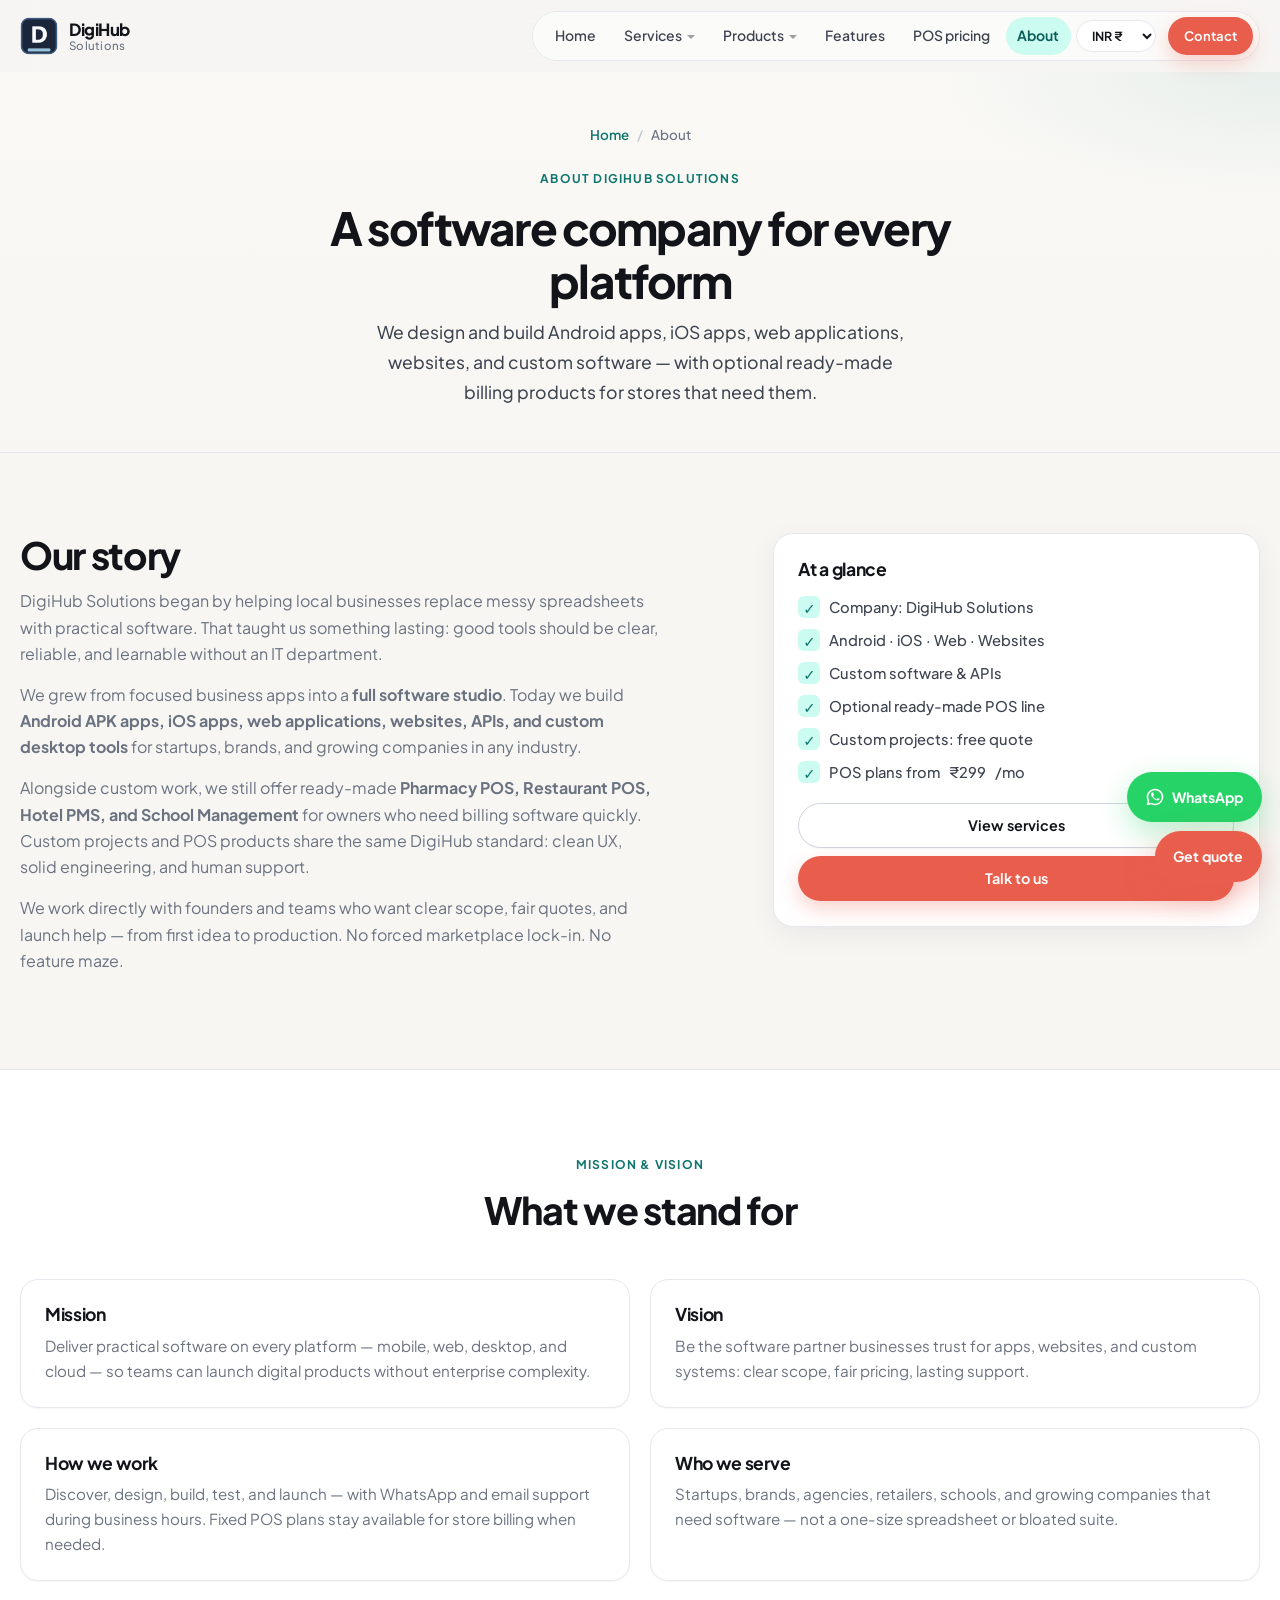
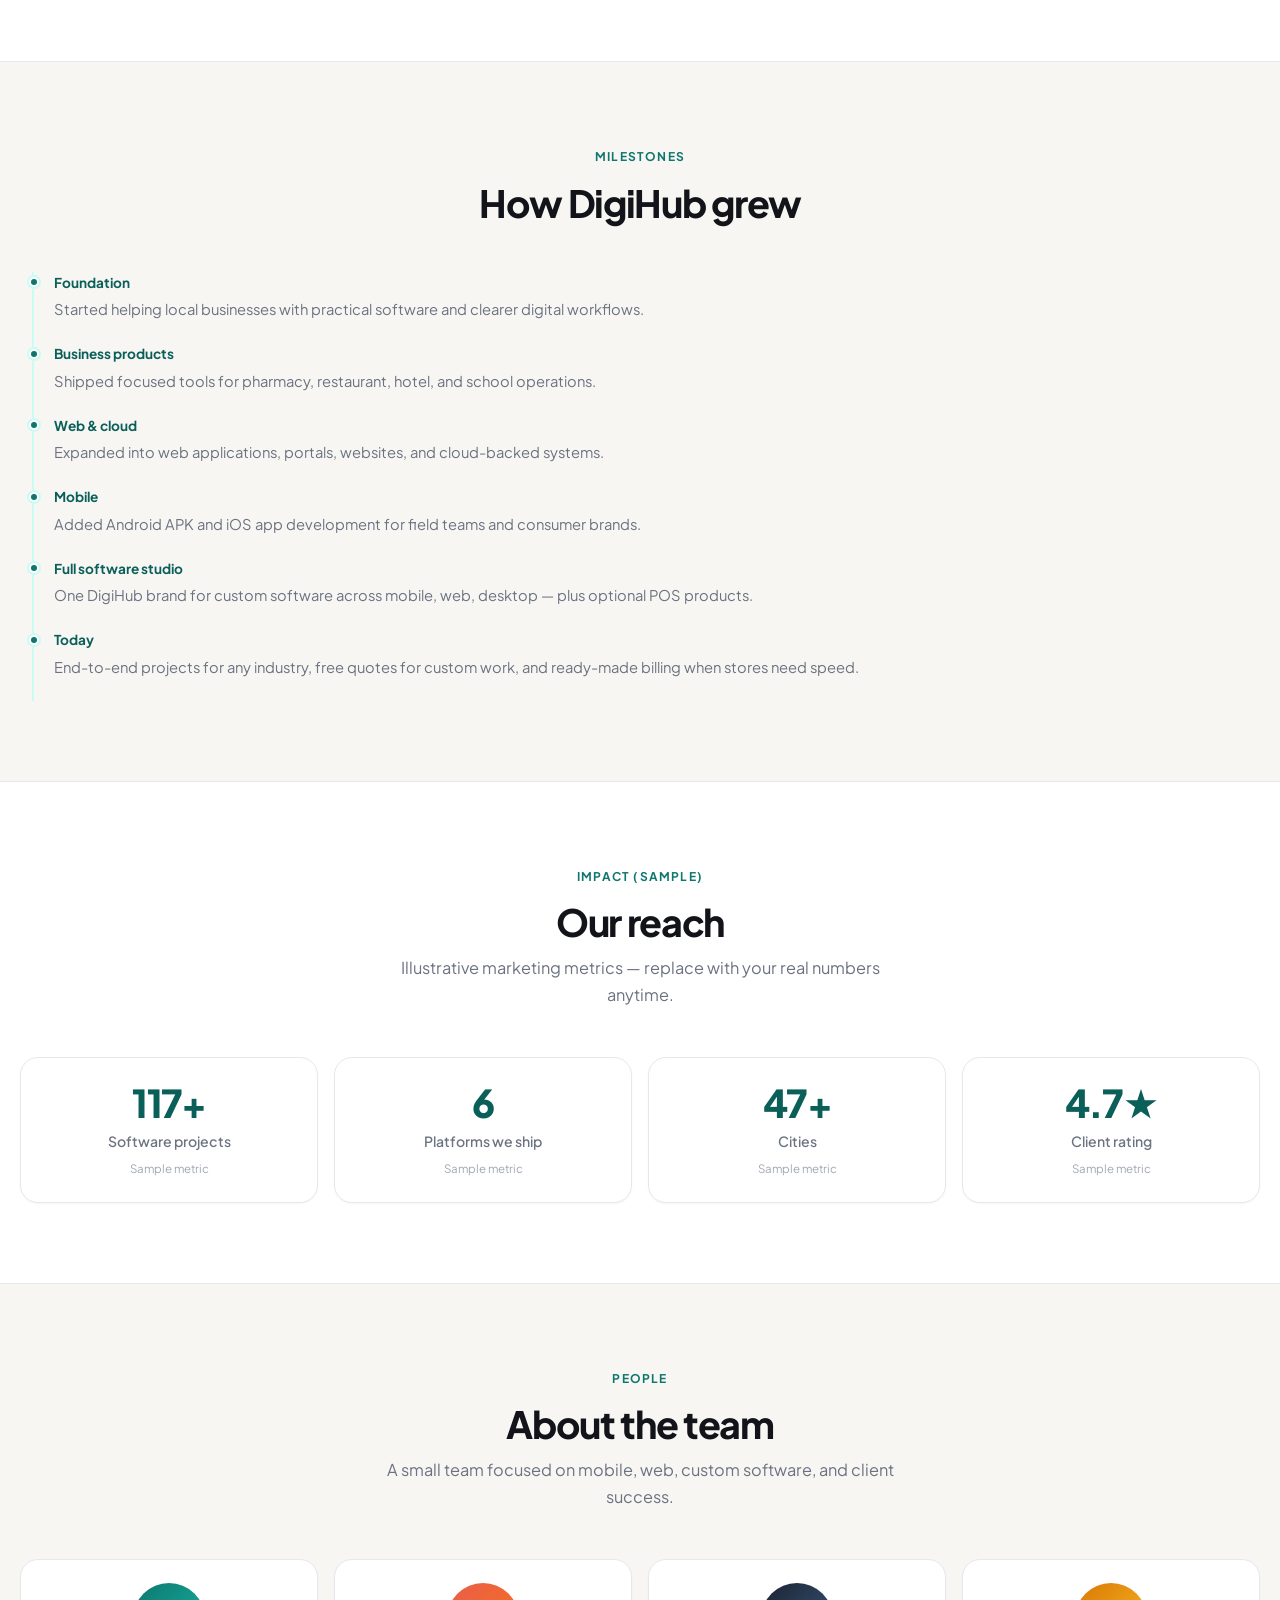
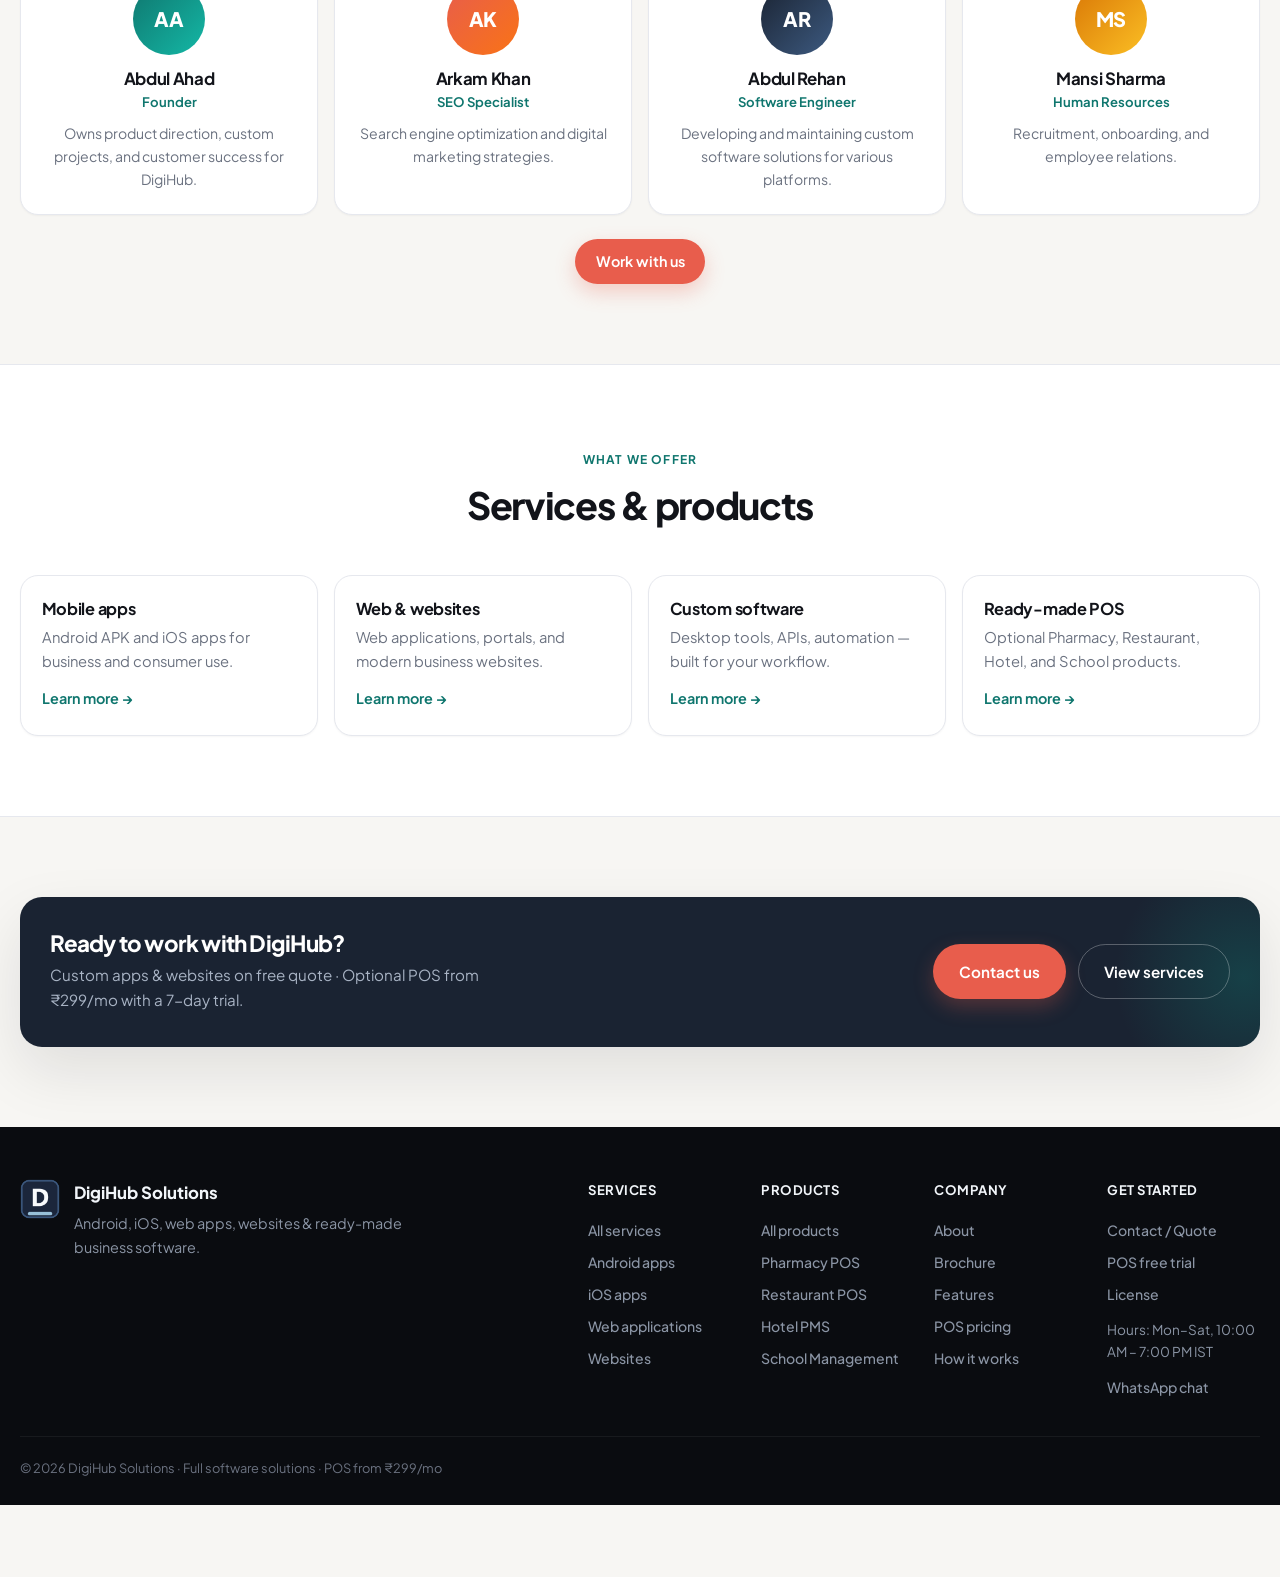
==== commit 88f1ab0e: "fix brochure page" ====
--- a/about.html
+++ b/about.html
@@ -182,28 +182,28 @@
         </div>
         <div class="team-grid">
           <article class="team-card">
-            <div class="team-avatar a">SQ</div>
-            <h3>Shoaib Qazi</h3>
-            <div class="team-role">Founder · Product</div>
+            <div class="team-avatar a">AA</div>
+            <h3>Abdul Ahad</h3>
+            <div class="team-role">Founder</div>
             <p>Owns product direction, custom projects, and customer success for DigiHub.</p>
           </article>
           <article class="team-card">
-            <div class="team-avatar b">AP</div>
-            <h3>A. Patel</h3>
-            <div class="team-role">Engineering (mock)</div>
-            <p>Mobile, web, and desktop architecture — apps, APIs, and release builds.</p>
+            <div class="team-avatar b">AK</div>
+            <h3>Arkam Khan</h3>
+            <div class="team-role">SEO Specialist</div>
+            <p>Search engine optimization and digital marketing strategies.</p>
           </article>
           <article class="team-card">
-            <div class="team-avatar c">RK</div>
-            <h3>R. Khan</h3>
-            <div class="team-role">Support lead (mock)</div>
-            <p>Onboarding help, project questions, and WhatsApp support during business hours.</p>
+            <div class="team-avatar c">AR</div>
+            <h3>Abdul Rehan</h3>
+            <div class="team-role">Software Engineer</div>
+            <p>Developing and maintaining custom software solutions for various platforms.</p>
           </article>
           <article class="team-card">
             <div class="team-avatar d">MS</div>
-            <h3>M. Singh</h3>
-            <div class="team-role">Growth (mock)</div>
-            <p>Client conversations, proposals, and partner relationships.</p>
+            <h3>Mansi Sharma</h3>
+            <div class="team-role">Human Resources</div>
+            <p>Recruitment, onboarding, and employee relations.</p>
           </article>
         </div>
         <p class="center-actions" style="margin-top:1.5rem">
--- a/css/styles.css
+++ b/css/styles.css
@@ -4280,7 +4280,7 @@
   border-radius: 16px;
   box-shadow: var(--shadow-lg);
   padding: 2.5rem 2rem;
-  max-width: 800px;
+  max-width: 880px;
   margin-inline: auto;
 }
 .brochure-sheet .bro-header {
@@ -4290,7 +4290,7 @@
   gap: 1rem;
   border-bottom: 2px solid var(--teal);
   padding-bottom: 1rem;
-  margin-bottom: 1.5rem;
+  margin-bottom: 1.25rem;
 }
 .brochure-sheet .bro-header h1 {
   font-size: 1.6rem;
@@ -4300,29 +4300,54 @@
   font-size: 0.8rem;
   color: var(--muted);
 }
+.bro-intro {
+  color: var(--ink-soft);
+  font-size: 0.95rem;
+  margin: 0 0 0.5rem;
+  line-height: 1.55;
+}
+.bro-section-label {
+  font-size: 0.72rem;
+  font-weight: 750;
+  letter-spacing: 0.08em;
+  text-transform: uppercase;
+  color: var(--teal-dark);
+  margin: 1.35rem 0 0.65rem;
+}
 .bro-grid {
   display: grid;
+  grid-template-columns: 1fr 1fr;
+  gap: 0.85rem;
+  margin: 0 0 0.25rem;
+}
+.bro-grid-services {
   grid-template-columns: 1fr 1fr 1fr;
-  gap: 1rem;
-  margin: 1.25rem 0;
+}
+.bro-grid-products {
+  grid-template-columns: 1fr 1fr 1fr 1fr;
 }
 .bro-col {
   border: 1px solid var(--line);
   border-radius: 12px;
-  padding: 1rem;
+  padding: 0.9rem 0.95rem;
   background: var(--paper);
 }
+.bro-col-highlight {
+  background: linear-gradient(160deg, rgba(15, 118, 110, 0.08), var(--paper));
+  border-color: rgba(15, 118, 110, 0.28);
+}
 .bro-col h3 {
-  font-size: 0.95rem;
+  font-size: 0.9rem;
   color: var(--teal-dark);
-  margin-bottom: 0.5rem;
-}
-.bro-col ul { display: grid; gap: 0.35rem; }
+  margin-bottom: 0.45rem;
+}
+.bro-col ul { display: grid; gap: 0.3rem; margin: 0; padding: 0; list-style: none; }
 .bro-col li {
-  font-size: 0.82rem;
+  font-size: 0.8rem;
   color: var(--ink-soft);
-  padding-left: 0.9rem;
+  padding-left: 0.85rem;
   position: relative;
+  line-height: 1.35;
 }
 .bro-col li::before {
   content: "•";
@@ -4331,20 +4356,29 @@
   color: var(--teal);
   font-weight: 700;
 }
+.bro-price-row {
+  display: grid;
+  grid-template-columns: 1fr 1fr;
+  gap: 0.85rem;
+  margin-top: 1.35rem;
+}
 .bro-price {
   background: var(--navy);
   color: #fff;
   border-radius: 12px;
-  padding: 1.15rem 1.25rem;
+  padding: 1rem 1.15rem;
   display: flex;
   flex-wrap: wrap;
   justify-content: space-between;
-  gap: 0.75rem;
+  gap: 0.65rem;
   align-items: center;
-  margin-top: 1.25rem;
-}
-.bro-price strong { font-size: 1.15rem; }
-.bro-price span { font-size: 0.88rem; opacity: 0.85; }
+}
+.bro-price-quote {
+  background: linear-gradient(135deg, #0f766e, #0d9488);
+}
+.bro-price-side { text-align: right; }
+.bro-price strong { font-size: 1.05rem; }
+.bro-price span { font-size: 0.82rem; opacity: 0.88; }
 .bro-foot {
   margin-top: 1.25rem;
   font-size: 0.82rem;
@@ -4353,20 +4387,22 @@
 }
 
 @media print {
-  .site-header, .site-footer, .fab-stack, .trial-bar, .brochure-actions, .nav-toggle {
+  .site-header, .site-footer, .fab-stack, .trial-bar, .brochure-actions, .nav-toggle, .page-hero {
     display: none !important;
   }
   .brochure-sheet {
     box-shadow: none;
     border: none;
     max-width: 100%;
+    padding: 0;
   }
   body { background: #fff; }
+  .section { padding: 0 !important; }
 }
 
 @media (max-width: 960px) {
   .stats-showcase, .team-grid { grid-template-columns: 1fr 1fr; }
-  .mission-grid, .bro-grid, .perk-grid { grid-template-columns: 1fr; }
+  .mission-grid, .bro-grid, .bro-grid-services, .bro-grid-products, .bro-price-row, .perk-grid { grid-template-columns: 1fr; }
   .job-card { grid-template-columns: 1fr; }
 }
 @media (max-width: 720px) {
@@ -4374,4 +4410,11 @@
   .trial-bar-inner { justify-content: center; text-align: center; }
   .currency-select { max-width: 100%; }
   .nav-menu .currency-select { margin: 0.5rem 0; }
-}
+  .brochure-sheet .bro-header { flex-direction: column; align-items: flex-start; }
+  .brochure-sheet .bro-header > div[style*="text-align:right"] { text-align: left !important; }
+}
+@media (min-width: 721px) and (max-width: 960px) {
+  .bro-grid-services { grid-template-columns: 1fr 1fr; }
+  .bro-grid-products { grid-template-columns: 1fr 1fr; }
+  .bro-price-row { grid-template-columns: 1fr; }
+}
